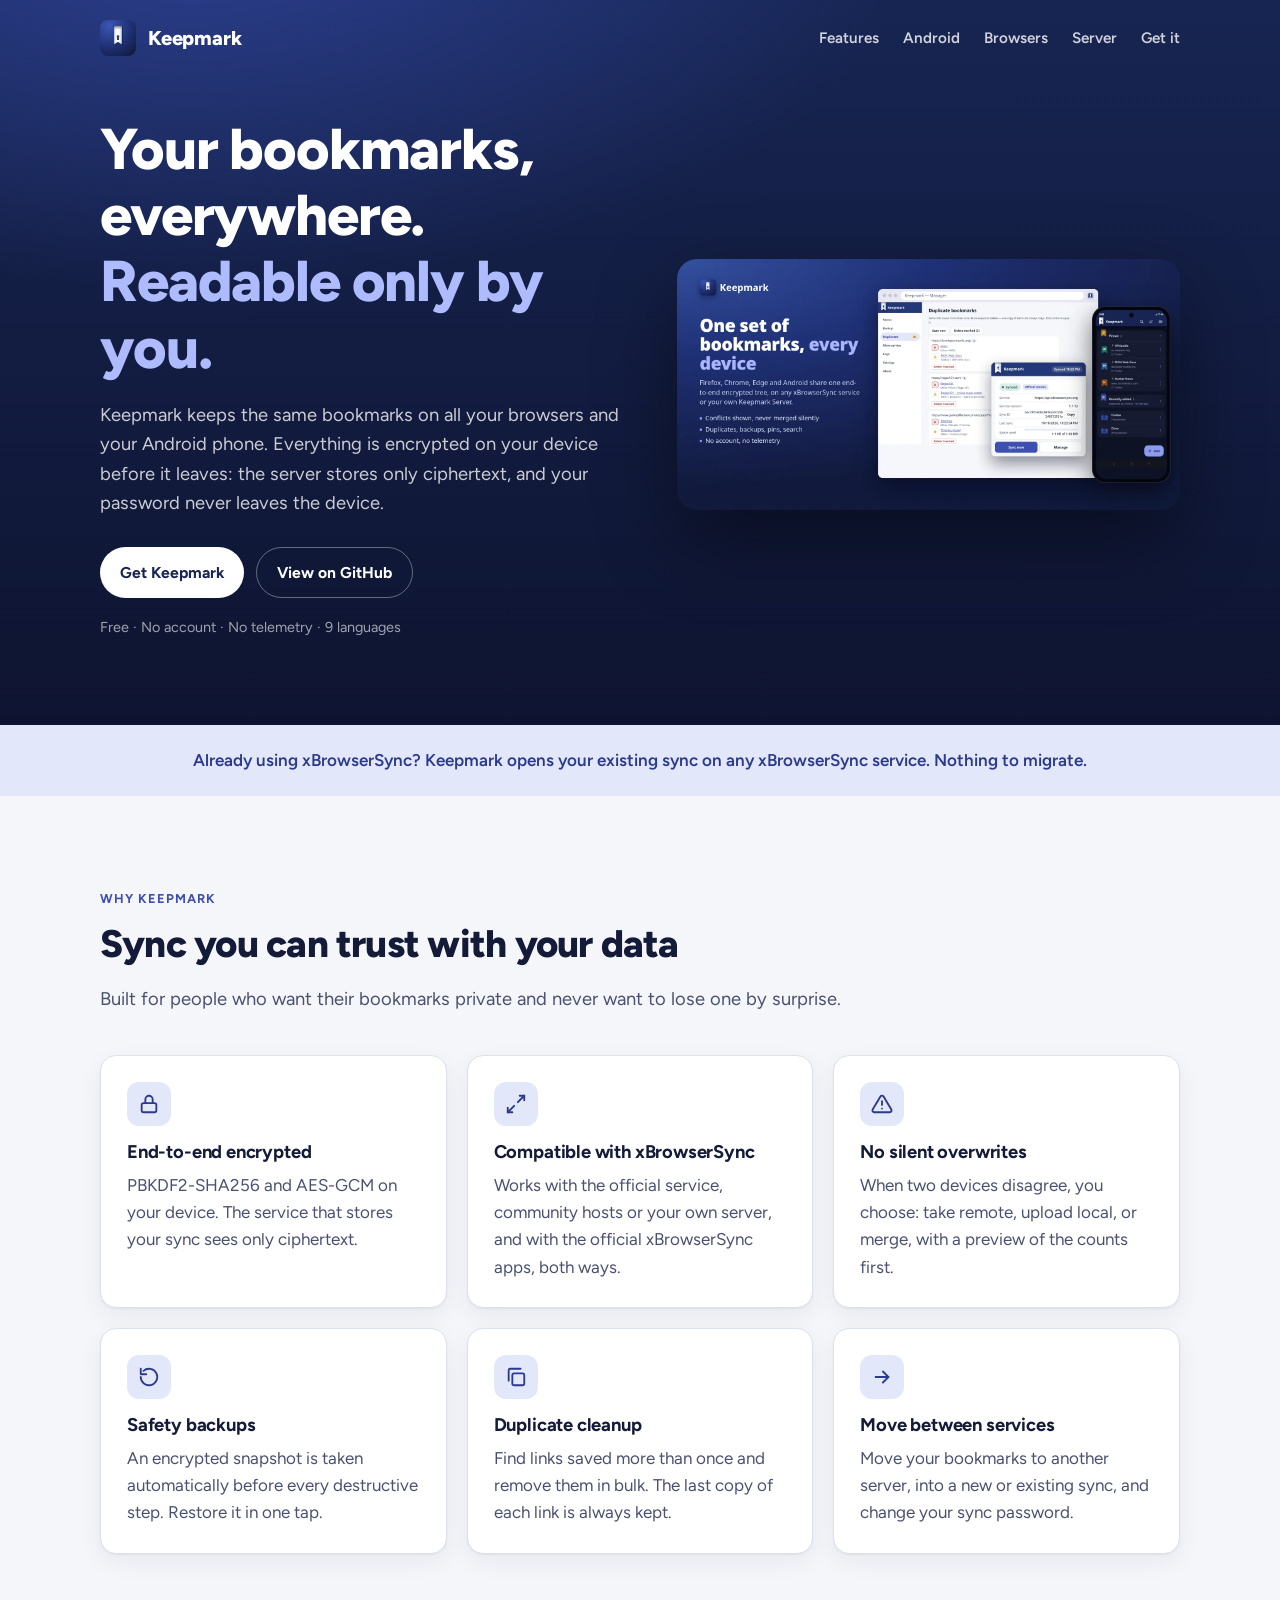
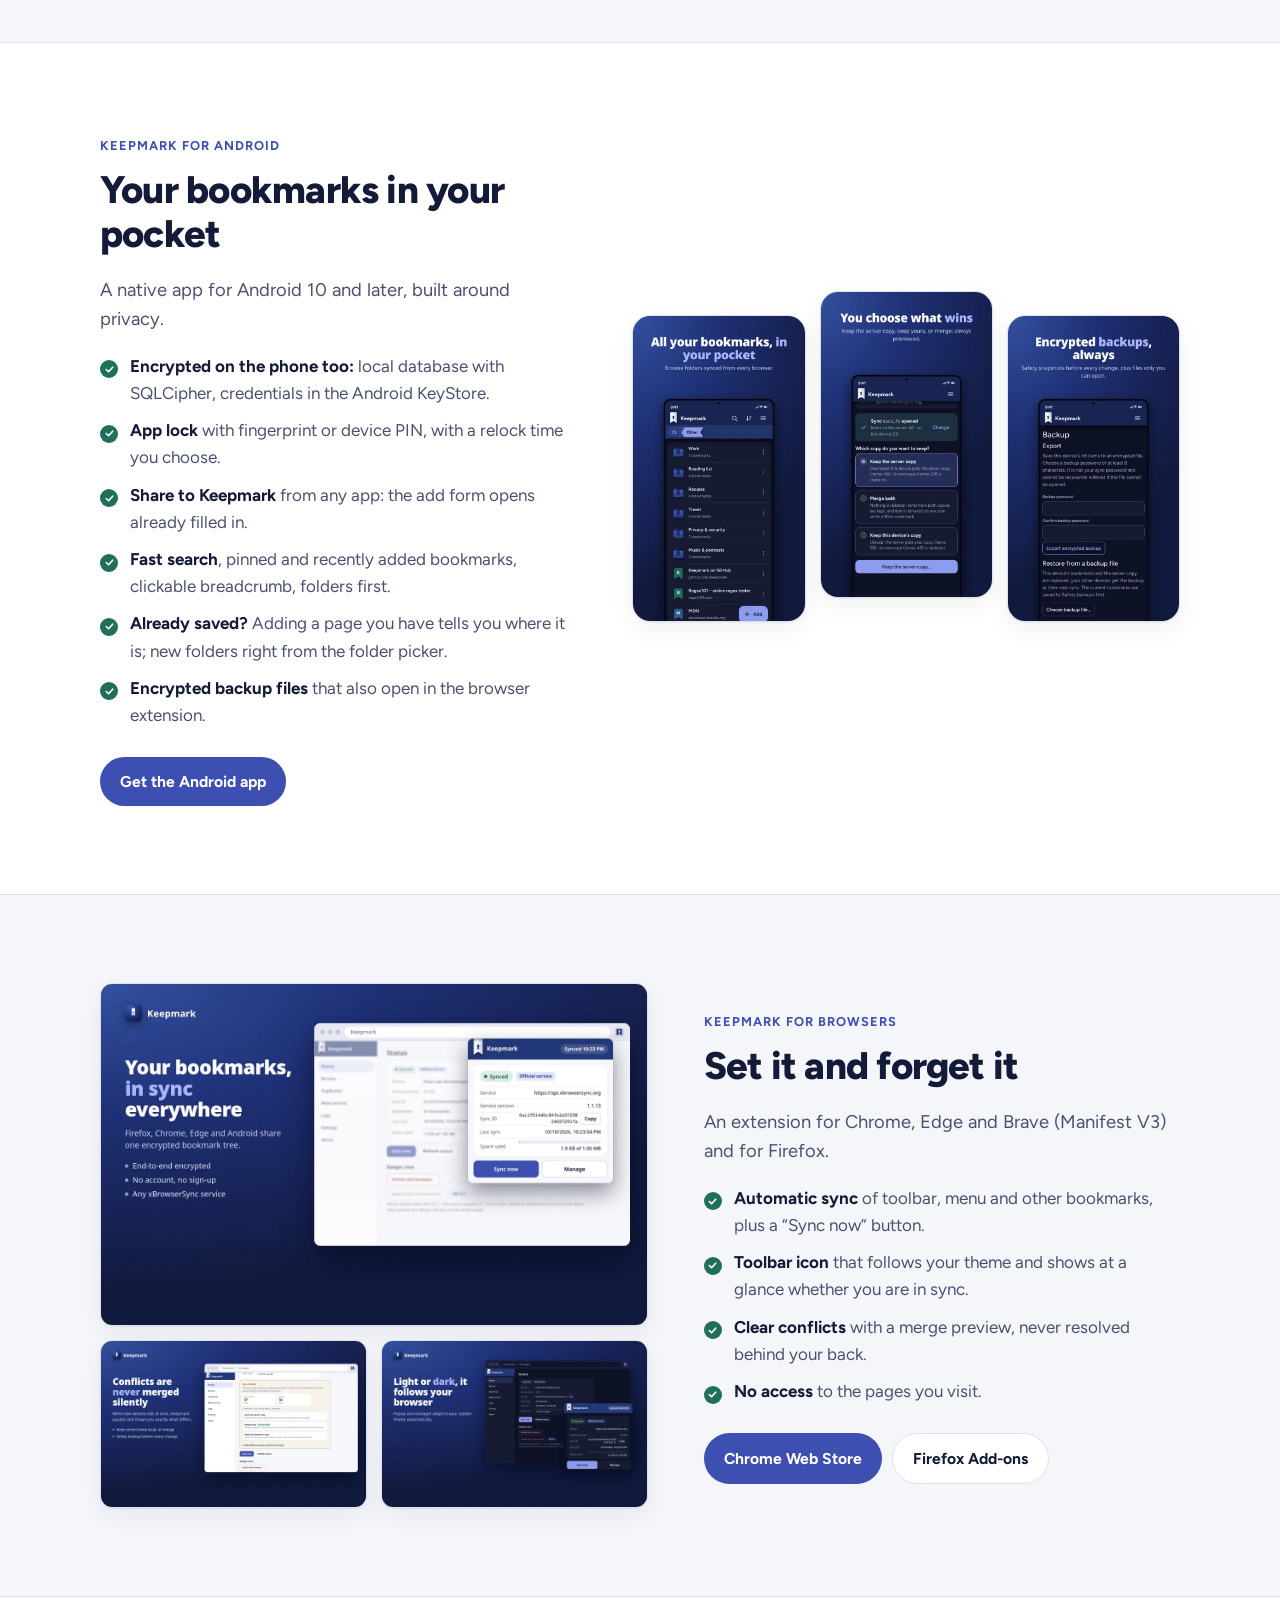
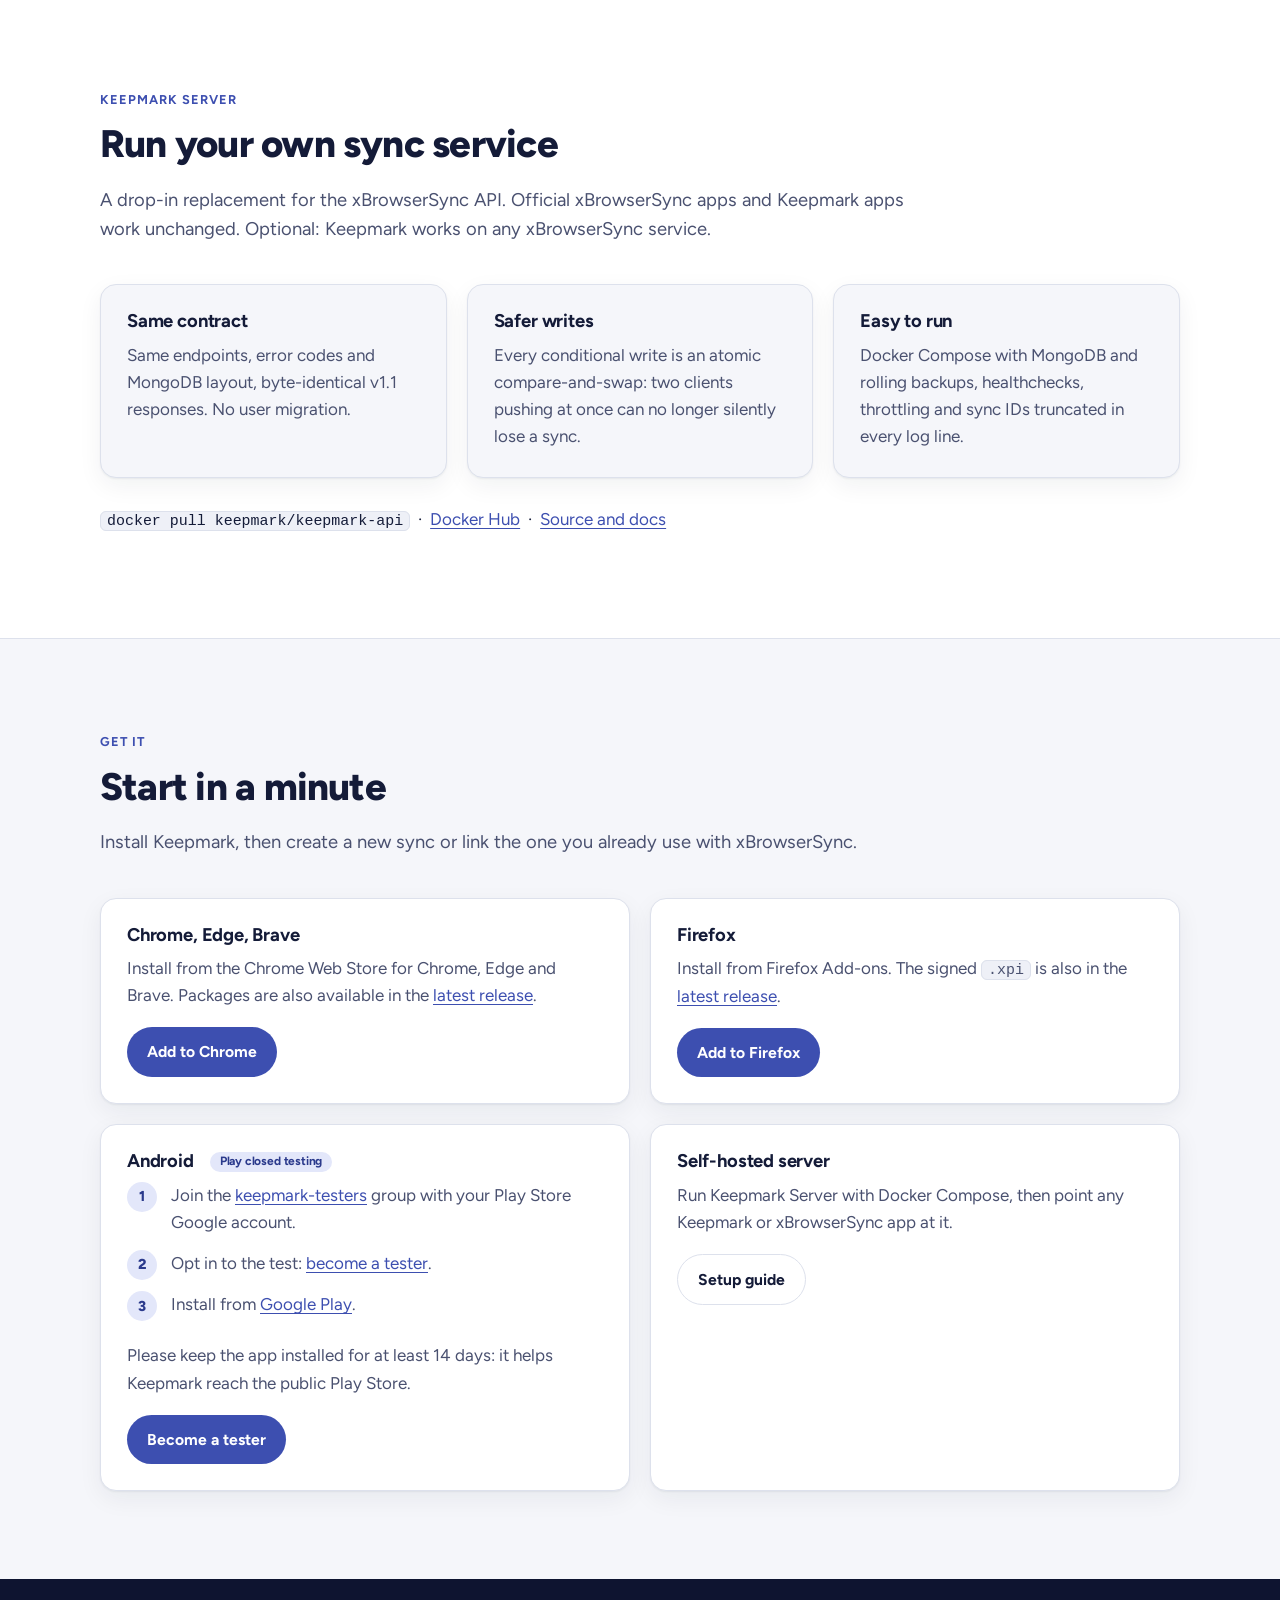
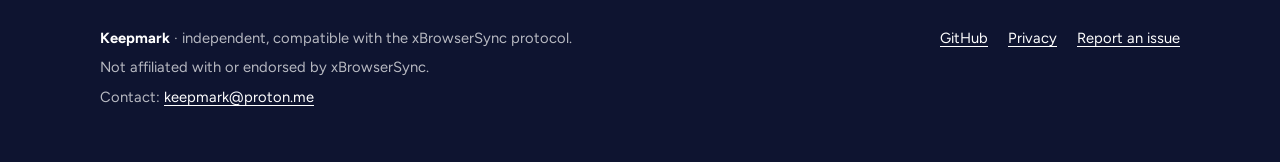
==== index.html @ 1880ad8b "docs: keep download links independent of release versions" ====
<!doctype html>
<html lang="en">
<head>
  <meta charset="utf-8" />
  <meta name="viewport" content="width=device-width, initial-scale=1" />
  <title>Keepmark – encrypted bookmark sync, compatible with xBrowserSync</title>
  <meta name="description" content="Keepmark keeps the same bookmarks on all your browsers and your Android phone, end-to-end encrypted. Works with any xBrowserSync service and the official xBrowserSync apps: nothing to migrate." />
  <meta name="theme-color" content="#172552" />
  <link rel="canonical" href="https://keepmark.github.io/" />
  <link rel="icon" href="img/icon.svg" type="image/svg+xml" />
  <link rel="icon" href="img/keepmark.png" type="image/png" />
  <link rel="apple-touch-icon" href="img/apple-touch-icon.png" />
  <link rel="preload" href="fonts/figtree-latin.woff2" as="font" type="font/woff2" crossorigin />
  <link rel="stylesheet" href="style.css" />

  <meta property="og:type" content="website" />
  <meta property="og:title" content="Keepmark – encrypted bookmark sync" />
  <meta property="og:description" content="Your bookmarks in every browser and on Android, end-to-end encrypted. Compatible with xBrowserSync: nothing to migrate." />
  <meta property="og:url" content="https://keepmark.github.io/" />
  <meta property="og:image" content="https://keepmark.github.io/img/og.jpg" />
  <meta name="twitter:card" content="summary_large_image" />
</head>
<body>

<header class="hero">
  <div class="wrap">
    <nav class="nav">
      <a class="brand" href="./"><img src="img/icon.svg" alt="" width="36" height="36" />Keepmark</a>
      <div class="nav-links">
        <a href="#features">Features</a>
        <a href="#android">Android</a>
        <a href="#browsers">Browsers</a>
        <a href="#server">Server</a>
        <a href="#get">Get it</a>
      </div>
    </nav>

    <div class="hero-body">
      <div>
        <h1>Your bookmarks, everywhere. <em>Readable only by you.</em></h1>
        <p class="lead">
          Keepmark keeps the same bookmarks on all your browsers and your Android
          phone. Everything is encrypted on your device before it leaves: the
          server stores only ciphertext, and your password never leaves the device.
        </p>
        <div class="cta">
          <a class="btn btn-primary" href="#get">Get Keepmark</a>
          <a class="btn btn-ghost" href="https://github.com/Keepmark">View on GitHub</a>
        </div>
        <p class="hero-note">Free · No account · No telemetry · 9 languages</p>
      </div>
      <div class="hero-art">
        <img src="img/ecosystem.webp" width="1600" height="800"
             alt="Keepmark in a browser and on an Android phone, showing the same bookmarks" />
      </div>
    </div>
  </div>
</header>

<div class="compat">
  <div class="wrap">
    <p>Already using xBrowserSync? Keepmark opens your existing sync on any xBrowserSync service. Nothing to migrate.</p>
  </div>
</div>

<section id="features">
  <div class="wrap">
    <div class="section-head">
      <span class="eyebrow">Why Keepmark</span>
      <h2>Sync you can trust with your data</h2>
      <p class="lead">Built for people who want their bookmarks private and never want to lose one by surprise.</p>
    </div>

    <div class="grid grid-3">
      <div class="card">
        <div class="ico"><svg viewBox="0 0 24 24" fill="none" stroke="currentColor" stroke-width="2" stroke-linecap="round" stroke-linejoin="round"><rect x="4" y="11" width="16" height="10" rx="2"/><path d="M8 11V7a4 4 0 0 1 8 0v4"/></svg></div>
        <h3>End-to-end encrypted</h3>
        <p>PBKDF2-SHA256 and AES-GCM on your device. The service that stores your sync sees only ciphertext.</p>
      </div>
      <div class="card">
        <div class="ico"><svg viewBox="0 0 24 24" fill="none" stroke="currentColor" stroke-width="2" stroke-linecap="round" stroke-linejoin="round"><path d="M16 3h5v5"/><path d="M21 3l-7 7"/><path d="M8 21H3v-5"/><path d="M3 21l7-7"/></svg></div>
        <h3>Compatible with xBrowserSync</h3>
        <p>Works with the official service, community hosts or your own server, and with the official xBrowserSync apps, both ways.</p>
      </div>
      <div class="card">
        <div class="ico"><svg viewBox="0 0 24 24" fill="none" stroke="currentColor" stroke-width="2" stroke-linecap="round" stroke-linejoin="round"><path d="M12 9v4"/><path d="M12 17h.01"/><path d="M10.3 3.9L1.8 18a2 2 0 0 0 1.7 3h17a2 2 0 0 0 1.7-3L13.7 3.9a2 2 0 0 0-3.4 0z"/></svg></div>
        <h3>No silent overwrites</h3>
        <p>When two devices disagree, you choose: take remote, upload local, or merge, with a preview of the counts first.</p>
      </div>
      <div class="card">
        <div class="ico"><svg viewBox="0 0 24 24" fill="none" stroke="currentColor" stroke-width="2" stroke-linecap="round" stroke-linejoin="round"><path d="M3 12a9 9 0 1 0 3-6.7"/><path d="M3 3v6h6"/></svg></div>
        <h3>Safety backups</h3>
        <p>An encrypted snapshot is taken automatically before every destructive step. Restore it in one tap.</p>
      </div>
      <div class="card">
        <div class="ico"><svg viewBox="0 0 24 24" fill="none" stroke="currentColor" stroke-width="2" stroke-linecap="round" stroke-linejoin="round"><rect x="8" y="8" width="13" height="13" rx="2"/><path d="M4 16V5a2 2 0 0 1 2-2h11"/></svg></div>
        <h3>Duplicate cleanup</h3>
        <p>Find links saved more than once and remove them in bulk. The last copy of each link is always kept.</p>
      </div>
      <div class="card">
        <div class="ico"><svg viewBox="0 0 24 24" fill="none" stroke="currentColor" stroke-width="2" stroke-linecap="round" stroke-linejoin="round"><path d="M5 12h14"/><path d="M13 6l6 6-6 6"/></svg></div>
        <h3>Move between services</h3>
        <p>Move your bookmarks to another server, into a new or existing sync, and change your sync password.</p>
      </div>
    </div>
  </div>
</section>

<section id="android" class="alt">
  <div class="wrap product">
    <div class="product-text">
      <span class="eyebrow">Keepmark for Android</span>
      <h2>Your bookmarks in your pocket</h2>
      <p class="lead">A native app for Android 10 and later, built around privacy.</p>
      <ul class="checks">
        <li><strong>Encrypted on the phone too:</strong> local database with SQLCipher, credentials in the Android KeyStore.</li>
        <li><strong>App lock</strong> with fingerprint or device PIN, with a relock time you choose.</li>
        <li><strong>Share to Keepmark</strong> from any app: the add form opens already filled in.</li>
        <li><strong>Fast search</strong>, pinned and recently added bookmarks, clickable breadcrumb, folders first.</li>
        <li><strong>Already saved?</strong> Adding a page you have tells you where it is; new folders right from the folder picker.</li>
        <li><strong>Encrypted backup files</strong> that also open in the browser extension.</li>
      </ul>
      <div class="links">
        <a class="btn btn-solid" href="#get-android">Get the Android app</a>
      </div>
    </div>
    <div class="phones">
      <img src="img/android-01-browse.webp" width="540" height="960" alt="Browsing bookmark folders" loading="lazy" />
      <img src="img/android-03-connect.webp" width="540" height="960" alt="Connecting a sync" loading="lazy" />
      <img src="img/android-05-backup.webp" width="540" height="960" alt="Encrypted backups" loading="lazy" />
    </div>
  </div>
</section>

<section id="browsers">
  <div class="wrap product reverse">
    <div class="product-text">
      <span class="eyebrow">Keepmark for browsers</span>
      <h2>Set it and forget it</h2>
      <p class="lead">An extension for Chrome, Edge and Brave (Manifest V3) and for Firefox.</p>
      <ul class="checks">
        <li><strong>Automatic sync</strong> of toolbar, menu and other bookmarks, plus a “Sync now” button.</li>
        <li><strong>Toolbar icon</strong> that follows your theme and shows at a glance whether you are in sync.</li>
        <li><strong>Clear conflicts</strong> with a merge preview, never resolved behind your back.</li>
        <li><strong>No access</strong> to the pages you visit.</li>
      </ul>
      <div class="links">
        <a class="btn btn-solid" href="https://chromewebstore.google.com/detail/jaaekkbgpeiikepahjelfbkfgpjphbhb">Chrome Web Store</a>
        <a class="btn btn-line" href="https://addons.mozilla.org/en-US/firefox/addon/keepmark/">Firefox Add-ons</a>
      </div>
    </div>
    <div class="shots">
      <img src="img/browser-01-sync.webp" width="1280" height="800" alt="Keepmark extension showing sync status" loading="lazy" />
      <div class="pair">
        <img src="img/browser-02-conflict.webp" width="1280" height="800" alt="Conflict choice with merge preview" loading="lazy" />
        <img src="img/browser-04-dark.webp" width="1280" height="800" alt="Dark theme" loading="lazy" />
      </div>
    </div>
  </div>
</section>

<section id="server" class="alt">
  <div class="wrap">
    <div class="section-head">
      <span class="eyebrow">Keepmark Server</span>
      <h2>Run your own sync service</h2>
      <p class="lead">
        A drop-in replacement for the xBrowserSync API. Official xBrowserSync apps and
        Keepmark apps work unchanged. Optional: Keepmark works on any xBrowserSync service.
      </p>
    </div>
    <div class="grid grid-3">
      <div class="card">
        <h3>Same contract</h3>
        <p>Same endpoints, error codes and MongoDB layout, byte-identical v1.1 responses. No user migration.</p>
      </div>
      <div class="card">
        <h3>Safer writes</h3>
        <p>Every conditional write is an atomic compare-and-swap: two clients pushing at once can no longer silently lose a sync.</p>
      </div>
      <div class="card">
        <h3>Easy to run</h3>
        <p>Docker Compose with MongoDB and rolling backups, healthchecks, throttling and sync IDs truncated in every log line.</p>
      </div>
    </div>
    <p style="margin-top:28px">
      <code>docker pull keepmark/keepmark-api</code>
      &nbsp;·&nbsp; <a href="https://hub.docker.com/r/keepmark/keepmark-api">Docker Hub</a>
      &nbsp;·&nbsp; <a href="https://github.com/Keepmark/KeepmarkApi">Source and docs</a>
    </p>
  </div>
</section>

<section id="get" class="get">
  <div class="wrap">
    <div class="section-head">
      <span class="eyebrow">Get it</span>
      <h2>Start in a minute</h2>
      <p class="lead">Install Keepmark, then create a new sync or link the one you already use with xBrowserSync.</p>
    </div>
    <div class="grid grid-2">
      <div class="card">
        <h3>Chrome, Edge, Brave</h3>
        <p>Install from the Chrome Web Store for Chrome, Edge and Brave. Packages are also available in the <a href="https://github.com/Keepmark/KeepmarkApp/releases/latest">latest release</a>.</p>
        <a class="btn btn-solid" href="https://chromewebstore.google.com/detail/jaaekkbgpeiikepahjelfbkfgpjphbhb">Add to Chrome</a>
      </div>
      <div class="card">
        <h3>Firefox</h3>
        <p>Install from Firefox Add-ons. The signed <code>.xpi</code> is also in the <a href="https://github.com/Keepmark/KeepmarkApp/releases/latest">latest release</a>.</p>
        <a class="btn btn-solid" href="https://addons.mozilla.org/en-US/firefox/addon/keepmark/">Add to Firefox</a>
      </div>
      <div class="card" id="get-android">
        <h3>Android <span class="badge">Play closed testing</span></h3>
        <ol class="steps">
          <li>Join the <a href="https://groups.google.com/g/keepmark-testers">keepmark-testers</a> group with your Play Store Google account.</li>
          <li>Opt in to the test: <a href="https://play.google.com/apps/testing/com.keepmark.mobile">become a tester</a>.</li>
          <li>Install from <a href="https://play.google.com/store/apps/details?id=com.keepmark.mobile">Google Play</a>.</li>
        </ol>
        <p>Please keep the app installed for at least 14 days: it helps Keepmark reach the public Play Store.</p>
        <a class="btn btn-solid" href="https://groups.google.com/g/keepmark-testers">Become a tester</a>
      </div>
      <div class="card">
        <h3>Self-hosted server</h3>
        <p>Run Keepmark Server with Docker Compose, then point any Keepmark or xBrowserSync app at it.</p>
        <a class="btn btn-line" href="https://github.com/Keepmark/KeepmarkApi">Setup guide</a>
      </div>
    </div>
  </div>
</section>

<footer>
  <div class="wrap foot">
    <div>
      <p><strong style="color:#fff">Keepmark</strong> · independent, compatible with the xBrowserSync protocol.</p>
      <p>Not affiliated with or endorsed by xBrowserSync.</p>
      <p>Contact: <a href="mailto:keepmark@proton.me">keepmark@proton.me</a></p>
    </div>
    <div class="foot-links">
      <a href="https://github.com/Keepmark">GitHub</a>
      <a href="privacy.html">Privacy</a>
      <a href="https://github.com/Keepmark/KeepmarkMobile/issues">Report an issue</a>
    </div>
  </div>
</footer>

</body>
</html>
---- style.css ----
@font-face {
  font-family: "Figtree";
  src: url("fonts/figtree-latin.woff2") format("woff2");
  font-weight: 300 900;
  font-display: swap;
}

:root {
  --navy: #172552;
  --navy-deep: #0e1430;
  --accent: #3d4fb0;
  --accent-hover: #2b3a8c;
  --tint: #e3e7fa;
  --tint-ink: #2b3a8c;
  --ground: #f5f6fa;
  --surface: #ffffff;
  --surface-2: #eef0f7;
  --ink: #141b38;
  --ink-2: #4a5170;
  --line: #dde1ec;
  --green: #1f6f5c;
  --shadow: 0 1px 2px rgba(20, 27, 56, 0.06), 0 8px 24px rgba(20, 27, 56, 0.06);
  --radius: 16px;
  color-scheme: light;
}

@media (prefers-color-scheme: dark) {
  :root {
    --accent: #8c9bf0;
    --accent-hover: #a9b5f5;
    --tint: #1f2a55;
    --tint-ink: #c4ccf7;
    --ground: #0b1026;
    --surface: #141b38;
    --surface-2: #1a2246;
    --ink: #eef0f8;
    --ink-2: #a8afcb;
    --line: #273159;
    --green: #5fc3a6;
    --shadow: 0 1px 2px rgba(0, 0, 0, 0.3), 0 8px 24px rgba(0, 0, 0, 0.25);
    color-scheme: dark;
  }
}

* { box-sizing: border-box; }

html { scroll-behavior: smooth; }

body {
  margin: 0;
  font-family: "Figtree", system-ui, -apple-system, "Segoe UI", Roboto, sans-serif;
  font-size: 17px;
  line-height: 1.6;
  color: var(--ink);
  background: var(--ground);
  -webkit-font-smoothing: antialiased;
}

img { max-width: 100%; height: auto; display: block; }

a { color: var(--accent); text-underline-offset: 3px; }
a:hover { color: var(--accent-hover); }

.wrap { width: 100%; max-width: 1120px; margin: 0 auto; padding: 0 20px; }

h1, h2, h3 { line-height: 1.15; letter-spacing: -0.02em; margin: 0 0 0.5em; }
h2 { font-size: clamp(1.7rem, 3.4vw, 2.4rem); font-weight: 800; }
h3 { font-size: 1.15rem; font-weight: 700; letter-spacing: -0.01em; }
p { margin: 0 0 1em; }

.eyebrow {
  display: inline-block;
  font-size: 0.8rem;
  font-weight: 700;
  letter-spacing: 0.08em;
  text-transform: uppercase;
  color: var(--accent);
  margin-bottom: 0.75rem;
}

.lead { font-size: 1.15rem; color: var(--ink-2); max-width: 46em; }

/* Header + hero */

.hero {
  background:
    radial-gradient(1200px 600px at 15% -10%, #2c3f8f 0%, transparent 60%),
    linear-gradient(180deg, var(--navy) 0%, var(--navy-deep) 100%);
  color: #fff;
  padding-bottom: 72px;
  overflow: hidden;
}

.nav {
  display: flex;
  align-items: center;
  justify-content: space-between;
  gap: 16px;
  padding: 20px 0;
}

.brand {
  display: flex;
  align-items: center;
  gap: 12px;
  color: #fff;
  text-decoration: none;
  font-weight: 800;
  font-size: 1.25rem;
  letter-spacing: -0.01em;
}
.brand:hover { color: #fff; }
.brand img { width: 36px; height: 36px; }

.nav-links { display: flex; gap: 24px; }
.nav-links a { color: rgba(255, 255, 255, 0.8); text-decoration: none; font-weight: 600; font-size: 0.95rem; }
.nav-links a:hover { color: #fff; }

.hero-body {
  display: grid;
  grid-template-columns: 1.05fr 1fr;
  gap: 48px;
  align-items: center;
  padding-top: 40px;
}

.hero h1 {
  font-size: clamp(2.3rem, 5.2vw, 3.6rem);
  font-weight: 800;
  margin-bottom: 20px;
}
.hero h1 em { font-style: normal; color: #aebbff; }

.hero .lead { color: rgba(255, 255, 255, 0.78); margin-bottom: 28px; }

.cta { display: flex; flex-wrap: wrap; gap: 12px; }

.btn {
  display: inline-flex;
  align-items: center;
  gap: 8px;
  padding: 12px 20px;
  border-radius: 999px;
  font-weight: 700;
  font-size: 0.98rem;
  text-decoration: none;
  transition: transform 0.15s ease, background-color 0.15s ease;
}
.btn:hover { transform: translateY(-1px); }
.btn-primary { background: #fff; color: var(--navy); }
.btn-primary:hover { background: #e3e7fa; color: var(--navy); }
.btn-ghost { color: #fff; border: 1.5px solid rgba(255, 255, 255, 0.35); }
.btn-ghost:hover { color: #fff; border-color: #fff; }

.hero-note { margin-top: 18px; font-size: 0.9rem; color: rgba(255, 255, 255, 0.6); }

.hero-art img {
  border-radius: 20px;
  box-shadow: 0 30px 80px rgba(0, 0, 0, 0.45);
}

/* Sections */

section { padding: 88px 0; }
section.alt { background: var(--surface); border-top: 1px solid var(--line); border-bottom: 1px solid var(--line); }

.section-head { margin-bottom: 40px; }

.compat {
  background: var(--tint);
  color: var(--tint-ink);
  padding: 22px 0;
  font-weight: 600;
  text-align: center;
}
.compat p { margin: 0; }

.grid { display: grid; gap: 20px; }
.grid-3 { grid-template-columns: repeat(3, 1fr); }
.grid-2 { grid-template-columns: repeat(2, 1fr); }

.card {
  background: var(--surface);
  border: 1px solid var(--line);
  border-radius: var(--radius);
  padding: 26px;
  box-shadow: var(--shadow);
}
section.alt .card { background: var(--ground); }
.card p { margin: 0; color: var(--ink-2); }

.ico {
  width: 44px;
  height: 44px;
  border-radius: 12px;
  display: grid;
  place-items: center;
  background: var(--tint);
  color: var(--tint-ink);
  margin-bottom: 16px;
}
.ico svg { width: 22px; height: 22px; }

/* Product rows */

.product {
  display: grid;
  grid-template-columns: 1fr 1.15fr;
  gap: 56px;
  align-items: center;
}
.product.reverse { grid-template-columns: 1.15fr 1fr; }
.product.reverse .product-text { order: 2; }

.checks { list-style: none; padding: 0; margin: 0 0 28px; }
.checks li { position: relative; padding-left: 30px; margin-bottom: 10px; color: var(--ink-2); }
.checks li strong { color: var(--ink); }
.checks li::before {
  content: "";
  position: absolute;
  left: 0;
  top: 0.45em;
  width: 18px;
  height: 18px;
  border-radius: 50%;
  background: var(--green) url("data:image/svg+xml,%3Csvg xmlns='http://www.w3.org/2000/svg' viewBox='0 0 24 24' fill='none' stroke='white' stroke-width='3.5' stroke-linecap='round' stroke-linejoin='round'%3E%3Cpath d='M5 12l5 5 9-10'/%3E%3C/svg%3E") center / 11px no-repeat;
}

.phones {
  display: grid;
  grid-template-columns: repeat(3, 1fr);
  gap: 14px;
}
.phones img {
  border-radius: 18px;
  border: 1px solid var(--line);
  box-shadow: var(--shadow);
}
.phones img:nth-child(2) { transform: translateY(-24px); }

.shots { display: grid; gap: 14px; }
.shots img { border-radius: 12px; border: 1px solid var(--line); box-shadow: var(--shadow); }
.shots .pair { display: grid; grid-template-columns: 1fr 1fr; gap: 14px; }

.links { display: flex; flex-wrap: wrap; gap: 10px; }
.btn-solid { background: var(--accent); color: #fff; }
.btn-solid:hover { background: var(--accent-hover); color: #fff; }
.btn-line { border: 1.5px solid var(--line); color: var(--ink); background: var(--surface); }
.btn-line:hover { border-color: var(--accent); color: var(--accent); }
@media (prefers-color-scheme: dark) {
  .btn-solid, .btn-solid:hover { color: var(--navy-deep); }
}

/* Steps */

.steps { counter-reset: step; list-style: none; padding: 0; margin: 0 0 24px; }
.steps li {
  counter-increment: step;
  position: relative;
  padding-left: 44px;
  margin-bottom: 14px;
  color: var(--ink-2);
}
.steps li::before {
  content: counter(step);
  position: absolute;
  left: 0;
  top: 0;
  width: 30px;
  height: 30px;
  border-radius: 50%;
  background: var(--tint);
  color: var(--tint-ink);
  font-weight: 800;
  display: grid;
  place-items: center;
  font-size: 0.9rem;
}

.badge {
  display: inline-block;
  font-size: 0.75rem;
  font-weight: 700;
  padding: 3px 10px;
  border-radius: 999px;
  background: var(--tint);
  color: var(--tint-ink);
  vertical-align: middle;
  margin-left: 6px;
}

code {
  font-family: ui-monospace, "SFMono-Regular", Menlo, Consolas, monospace;
  font-size: 0.88em;
  background: var(--surface-2);
  border: 1px solid var(--line);
  border-radius: 6px;
  padding: 1px 6px;
}

/* Get it */

.get .card h3 { display: flex; align-items: center; gap: 10px; }
.get .card p { margin-bottom: 18px; }

/* Footer */

footer {
  background: var(--navy-deep);
  color: rgba(255, 255, 255, 0.7);
  padding: 48px 0;
  font-size: 0.92rem;
}
footer a { color: #fff; }
footer a:hover { color: #aebbff; }
.foot {
  display: flex;
  flex-wrap: wrap;
  justify-content: space-between;
  gap: 24px;
}
.foot-links { display: flex; flex-wrap: wrap; gap: 20px; }
.foot p { margin: 0 0 6px; }

/* Prose page (privacy) */

.prose { max-width: 760px; padding-top: 56px; padding-bottom: 88px; }
.prose h1 { font-size: clamp(2rem, 4vw, 2.6rem); font-weight: 800; }
.prose h2 { font-size: 1.4rem; margin-top: 2em; }
.prose ul { padding-left: 1.2em; color: var(--ink-2); }
.prose p { color: var(--ink-2); }
.prose li { margin-bottom: 6px; }
.hero.slim { padding-bottom: 0; }

/* Responsive */

@media (max-width: 900px) {
  .hero-body, .product, .product.reverse { grid-template-columns: 1fr; gap: 36px; }
  .product.reverse .product-text { order: 0; }
  .grid-3 { grid-template-columns: 1fr 1fr; }
  section { padding: 64px 0; }
}

@media (max-width: 620px) {
  body { font-size: 16px; }
  .wrap { padding: 0 16px; }
  .nav-links { display: none; }
  .grid-3, .grid-2 { grid-template-columns: 1fr; }
  .hero { padding-bottom: 48px; }
  .hero-body { padding-top: 16px; }
  .phones img:nth-child(2) { transform: none; }
  .shots .pair { grid-template-columns: 1fr; }
  .btn { padding: 11px 18px; }
}

@media (prefers-reduced-motion: reduce) {
  html { scroll-behavior: auto; }
  .btn { transition: none; }
  .btn:hover { transform: none; }
}
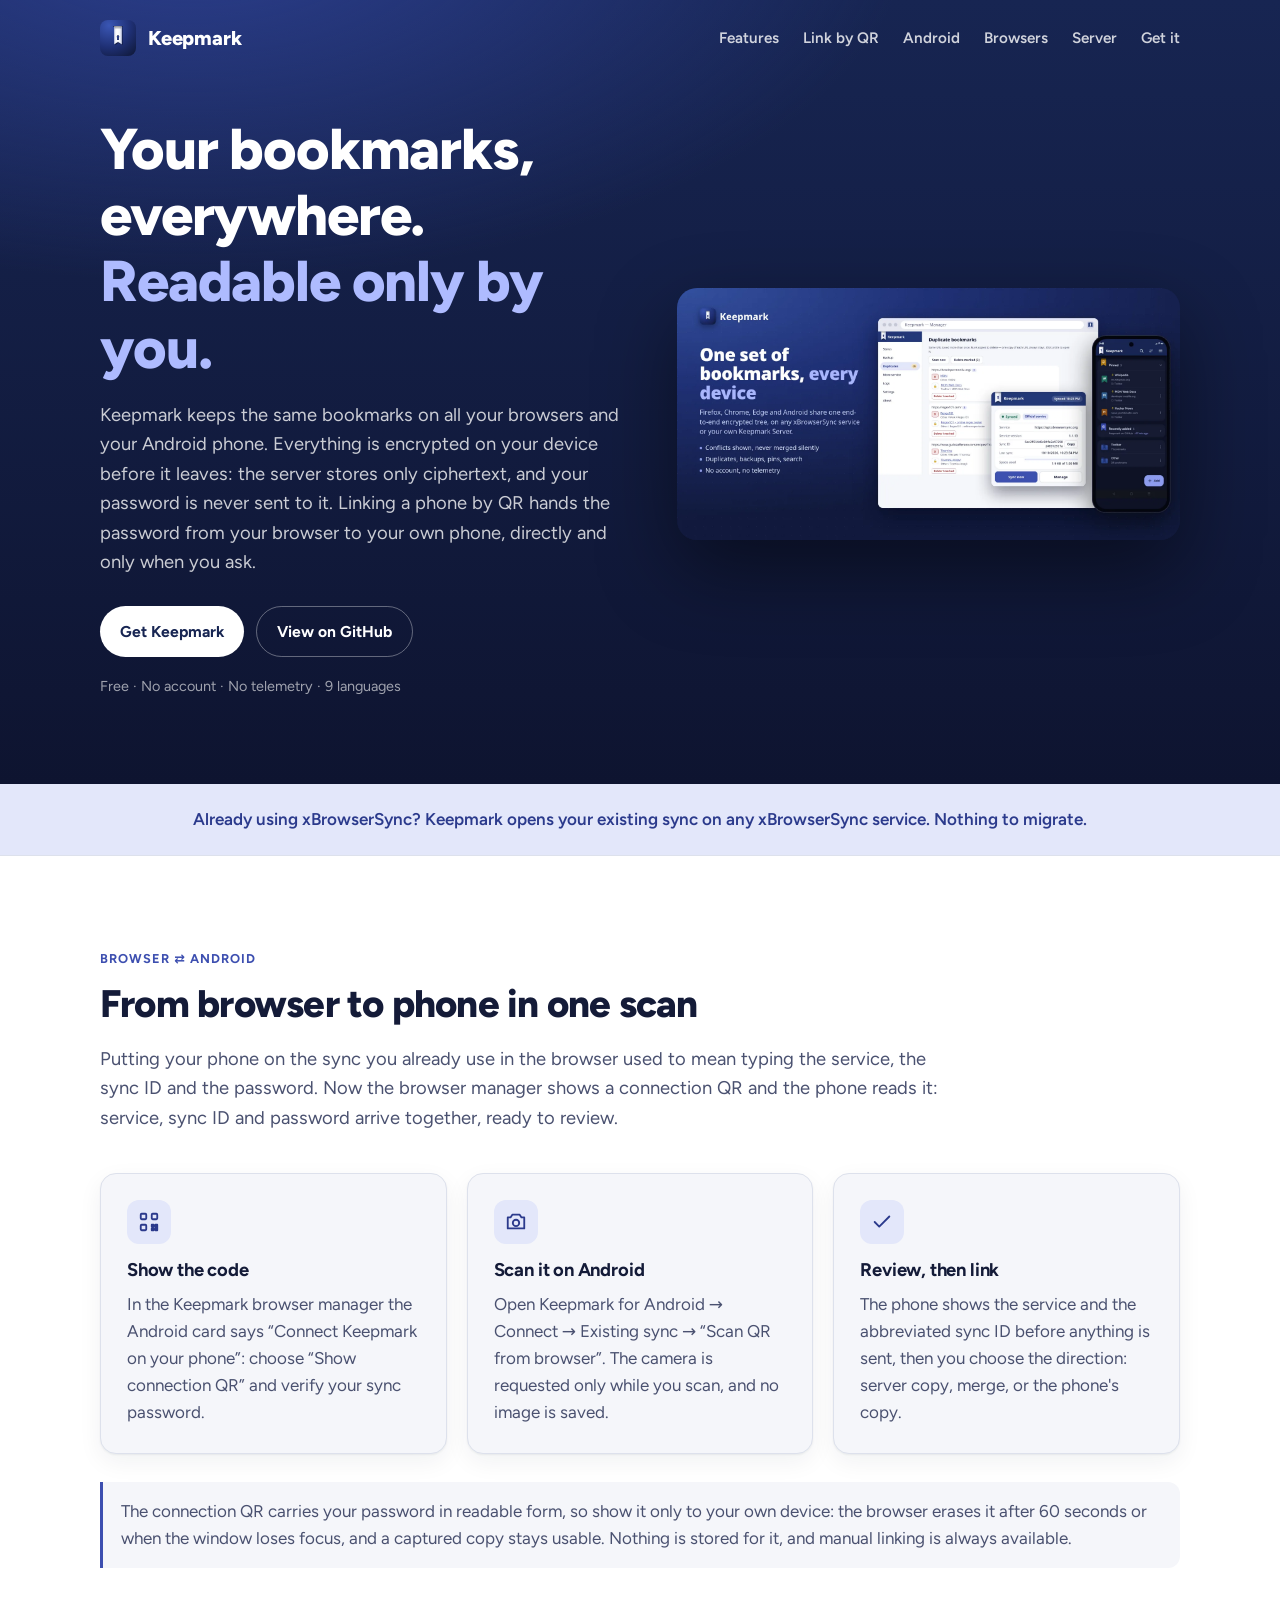
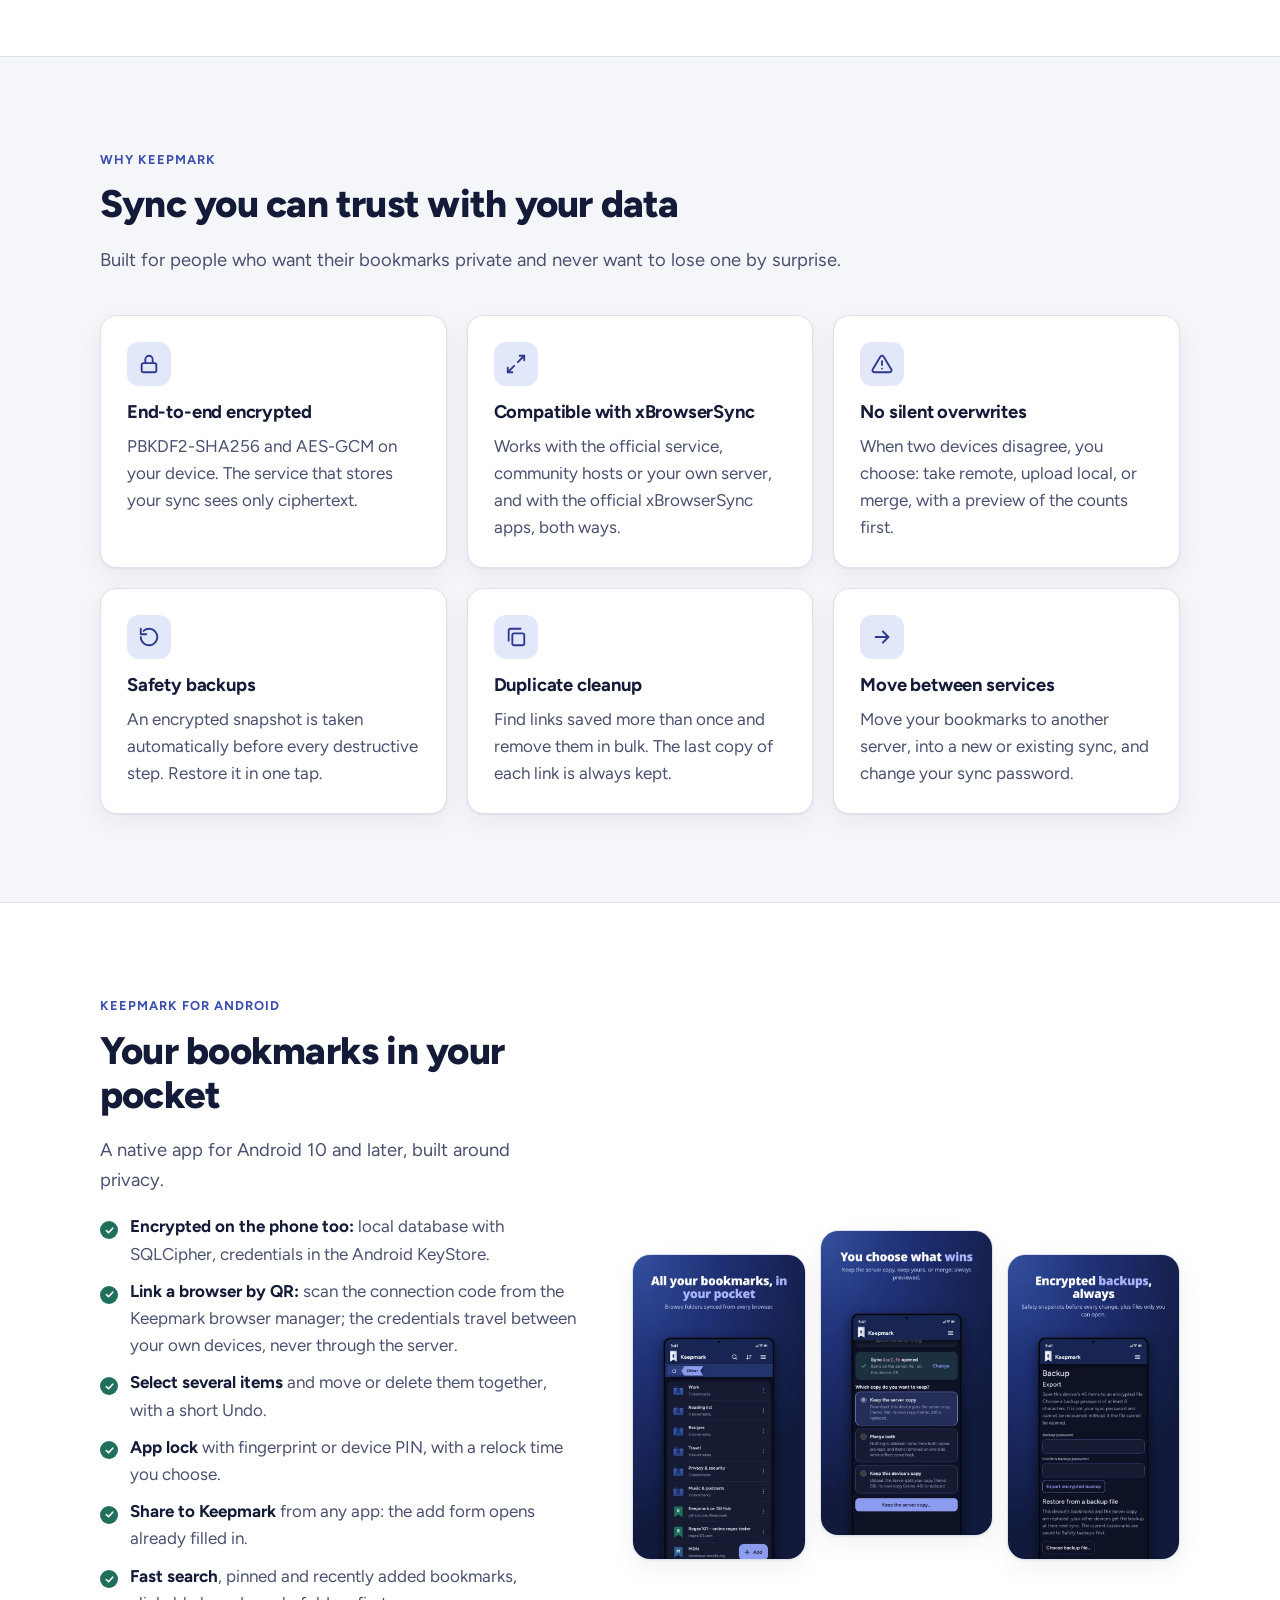
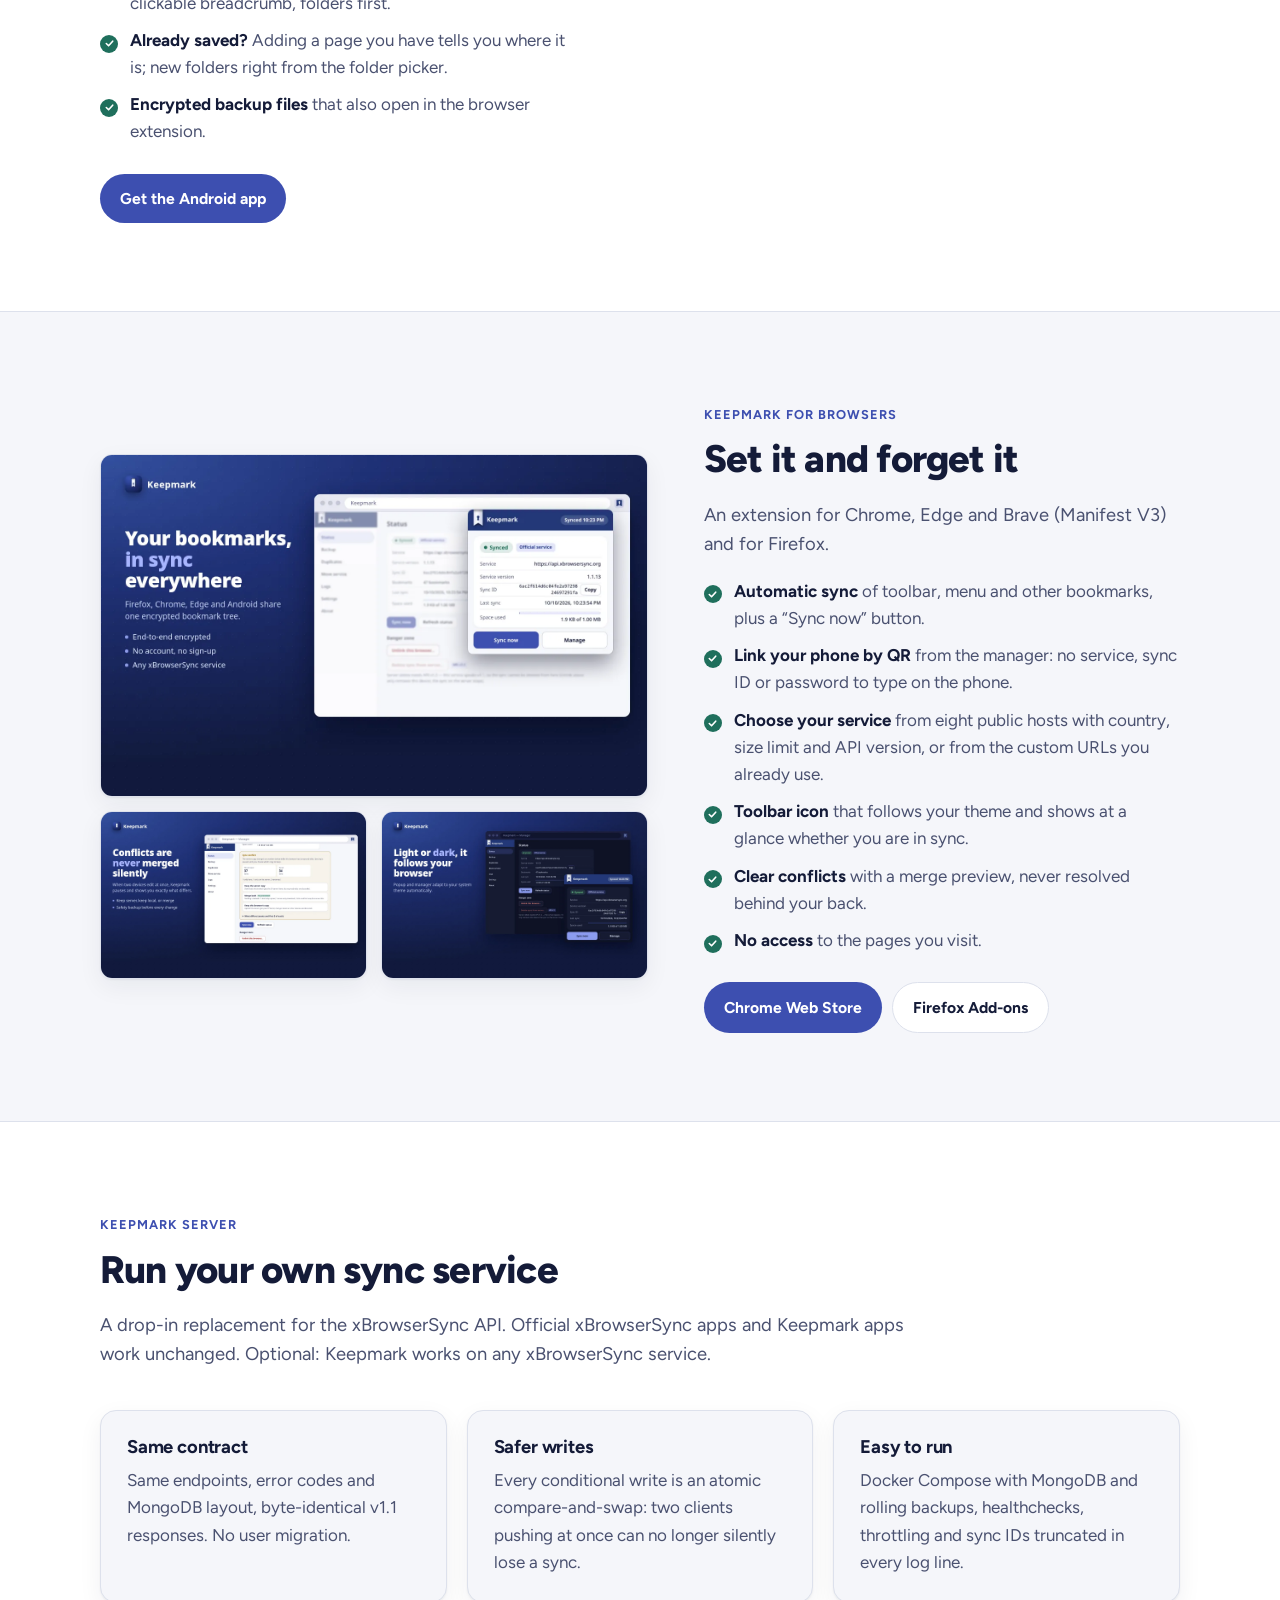
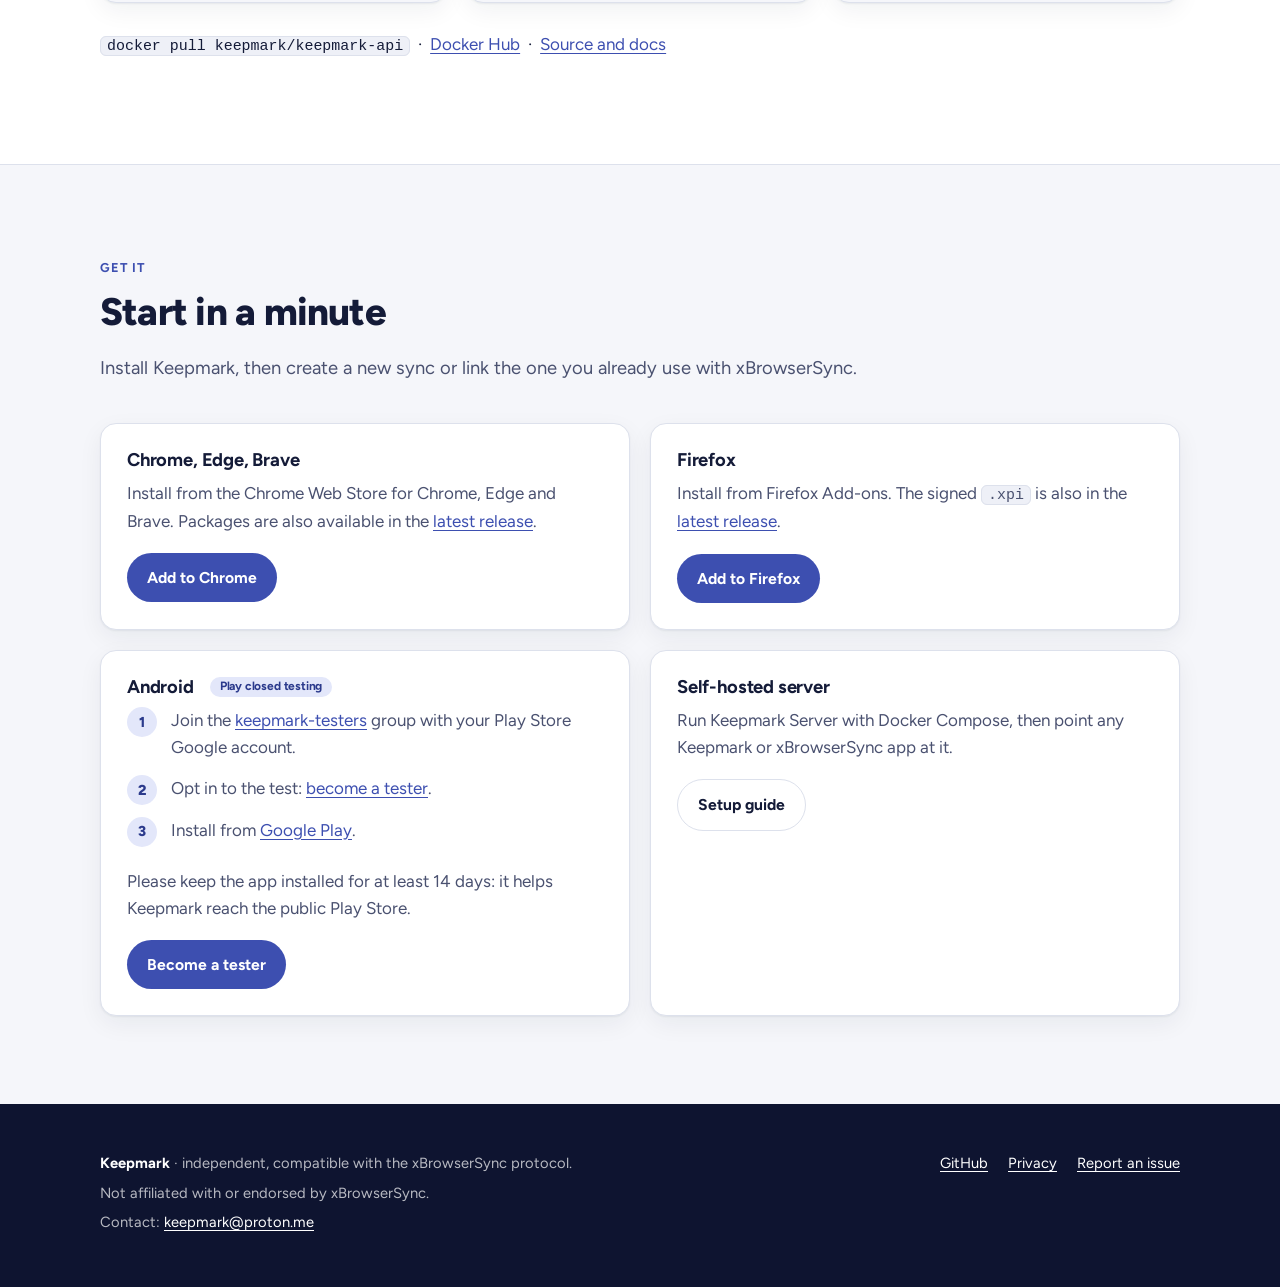
==== commit 59903478: "docs: landing page and privacy policy cover QR linking - index: new "From browser to phone in one sc" ====
--- a/index.html
+++ b/index.html
@@ -28,6 +28,7 @@
       <a class="brand" href="./"><img src="img/icon.svg" alt="" width="36" height="36" />Keepmark</a>
       <div class="nav-links">
         <a href="#features">Features</a>
+        <a href="#qr">Link by QR</a>
         <a href="#android">Android</a>
         <a href="#browsers">Browsers</a>
         <a href="#server">Server</a>
@@ -41,7 +42,9 @@
         <p class="lead">
           Keepmark keeps the same bookmarks on all your browsers and your Android
           phone. Everything is encrypted on your device before it leaves: the
-          server stores only ciphertext, and your password never leaves the device.
+          server stores only ciphertext, and your password is never sent to it.
+          Linking a phone by QR hands the password from your browser to your own
+          phone, directly and only when you ask.
         </p>
         <div class="cta">
           <a class="btn btn-primary" href="#get">Get Keepmark</a>
@@ -62,6 +65,36 @@
     <p>Already using xBrowserSync? Keepmark opens your existing sync on any xBrowserSync service. Nothing to migrate.</p>
   </div>
 </div>
+
+<section id="qr" class="alt">
+  <div class="wrap">
+    <div class="section-head">
+      <span class="eyebrow">Browser ⇄ Android</span>
+      <h2>From browser to phone in one scan</h2>
+      <p class="lead">Putting your phone on the sync you already use in the browser used to mean typing the service, the sync ID and the password. Now the browser manager shows a connection QR and the phone reads it: service, sync ID and password arrive together, ready to review.</p>
+    </div>
+
+    <div class="grid grid-3">
+      <div class="card">
+        <div class="ico"><svg viewBox="0 0 24 24" fill="none" stroke="currentColor" stroke-width="2" stroke-linecap="round" stroke-linejoin="round"><rect x="3" y="3" width="6" height="6" rx="1"/><rect x="15" y="3" width="6" height="6" rx="1"/><rect x="3" y="15" width="6" height="6" rx="1"/><path d="M15 15h2v2h-2zM19 15h2v6h-2zM15 19h2v2h-2z"/></svg></div>
+        <h3>Show the code</h3>
+        <p>In the Keepmark browser manager the Android card says “Connect Keepmark on your phone”: choose “Show connection QR” and verify your sync password.</p>
+      </div>
+      <div class="card">
+        <div class="ico"><svg viewBox="0 0 24 24" fill="none" stroke="currentColor" stroke-width="2" stroke-linecap="round" stroke-linejoin="round"><path d="M3 7h3l2-3h8l2 3h3v12H3z"/><circle cx="12" cy="13" r="3.5"/></svg></div>
+        <h3>Scan it on Android</h3>
+        <p>Open Keepmark for Android → Connect → Existing sync → “Scan QR from browser”. The camera is requested only while you scan, and no image is saved.</p>
+      </div>
+      <div class="card">
+        <div class="ico"><svg viewBox="0 0 24 24" fill="none" stroke="currentColor" stroke-width="2" stroke-linecap="round" stroke-linejoin="round"><path d="M20 6 9 17l-5-5"/></svg></div>
+        <h3>Review, then link</h3>
+        <p>The phone shows the service and the abbreviated sync ID before anything is sent, then you choose the direction: server copy, merge, or the phone's copy.</p>
+      </div>
+    </div>
+
+    <p class="note">The connection QR carries your password in readable form, so show it only to your own device: the browser erases it after 60 seconds or when the window loses focus, and a captured copy stays usable. Nothing is stored for it, and manual linking is always available.</p>
+  </div>
+</section>
 
 <section id="features">
   <div class="wrap">
@@ -114,6 +147,8 @@
       <p class="lead">A native app for Android 10 and later, built around privacy.</p>
       <ul class="checks">
         <li><strong>Encrypted on the phone too:</strong> local database with SQLCipher, credentials in the Android KeyStore.</li>
+        <li><strong>Link a browser by QR:</strong> scan the connection code from the Keepmark browser manager; the credentials travel between your own devices, never through the server.</li>
+        <li><strong>Select several items</strong> and move or delete them together, with a short Undo.</li>
         <li><strong>App lock</strong> with fingerprint or device PIN, with a relock time you choose.</li>
         <li><strong>Share to Keepmark</strong> from any app: the add form opens already filled in.</li>
         <li><strong>Fast search</strong>, pinned and recently added bookmarks, clickable breadcrumb, folders first.</li>
@@ -140,6 +175,8 @@
       <p class="lead">An extension for Chrome, Edge and Brave (Manifest V3) and for Firefox.</p>
       <ul class="checks">
         <li><strong>Automatic sync</strong> of toolbar, menu and other bookmarks, plus a “Sync now” button.</li>
+        <li><strong>Link your phone by QR</strong> from the manager: no service, sync ID or password to type on the phone.</li>
+        <li><strong>Choose your service</strong> from eight public hosts with country, size limit and API version, or from the custom URLs you already use.</li>
         <li><strong>Toolbar icon</strong> that follows your theme and shows at a glance whether you are in sync.</li>
         <li><strong>Clear conflicts</strong> with a merge preview, never resolved behind your back.</li>
         <li><strong>No access</strong> to the pages you visit.</li>
--- a/style.css
+++ b/style.css
@@ -187,6 +187,16 @@
   box-shadow: var(--shadow);
 }
 section.alt .card { background: var(--ground); }
+
+.note {
+  margin: 28px 0 0;
+  padding: 16px 18px;
+  border-left: 3px solid var(--accent);
+  border-radius: 0 12px 12px 0;
+  background: var(--surface);
+  color: var(--ink-2);
+}
+section.alt .note { background: var(--ground); }
 .card p { margin: 0; color: var(--ink-2); }
 
 .ico {
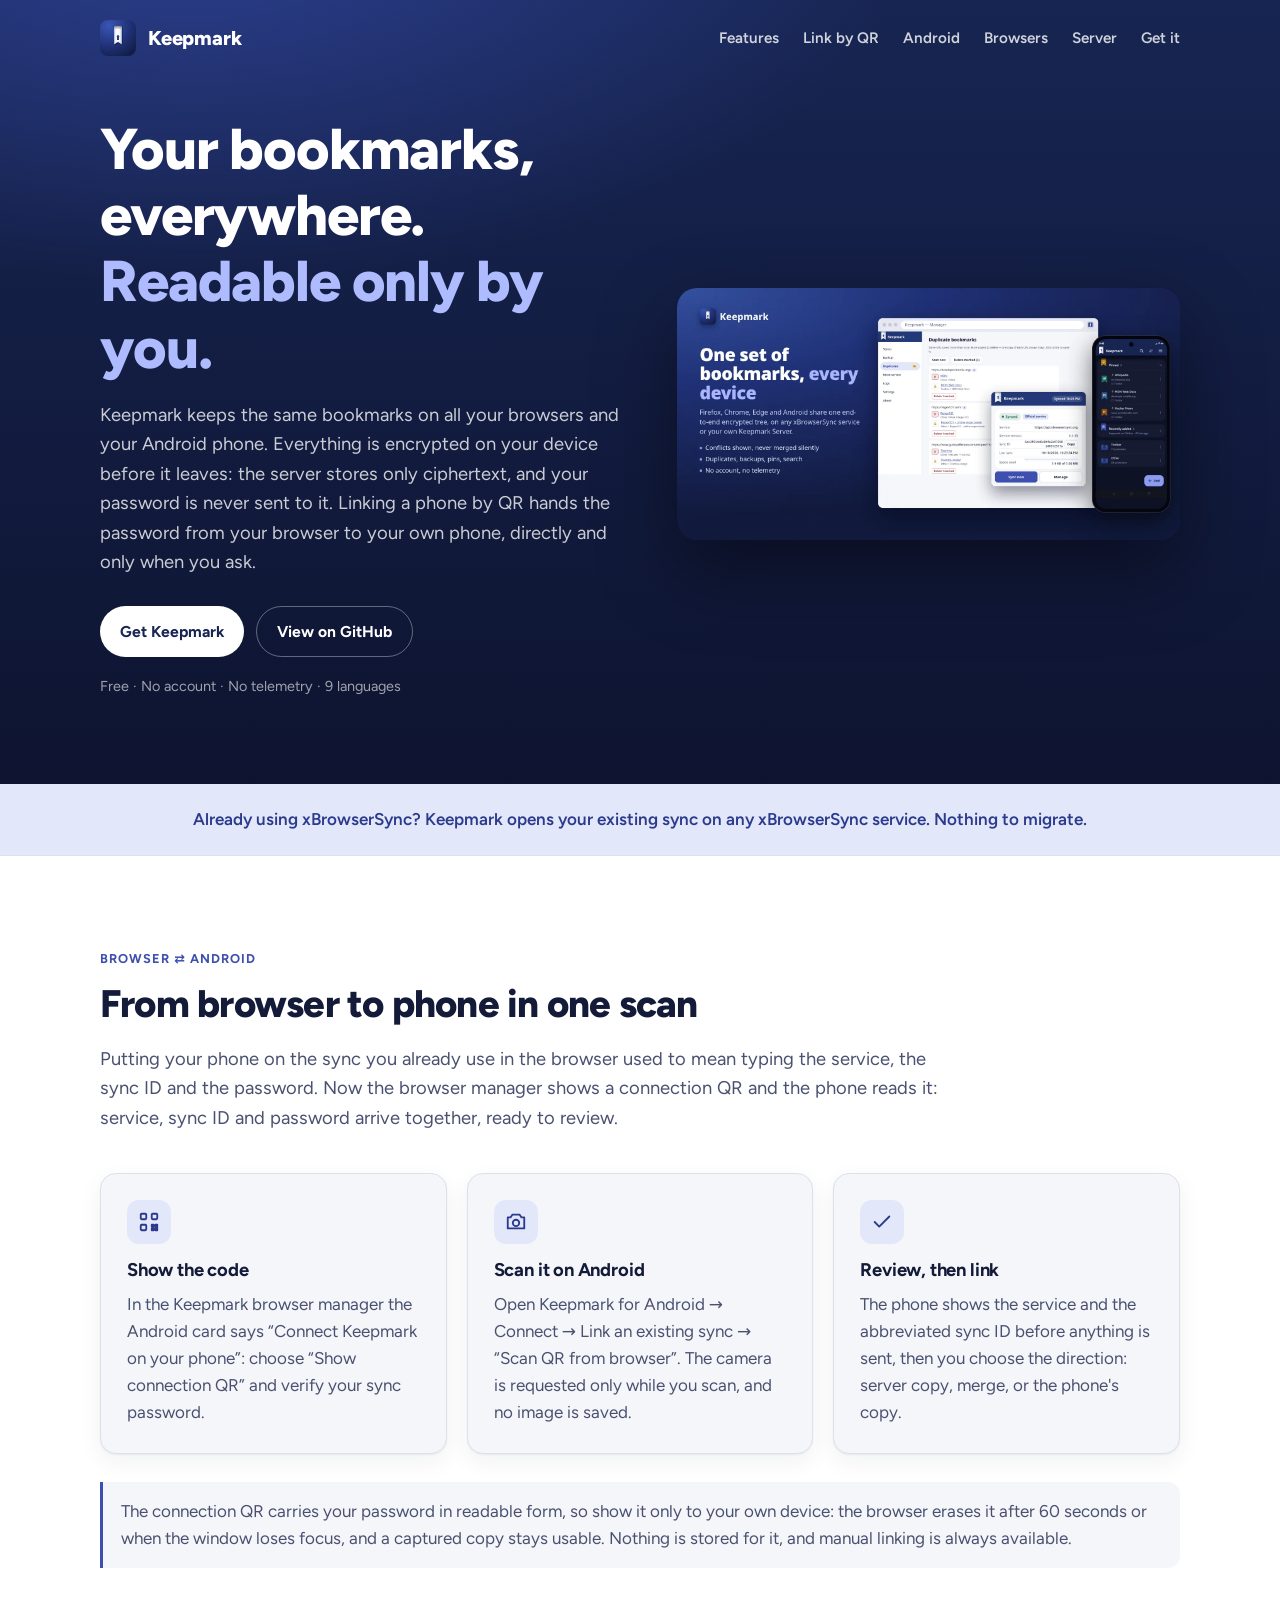
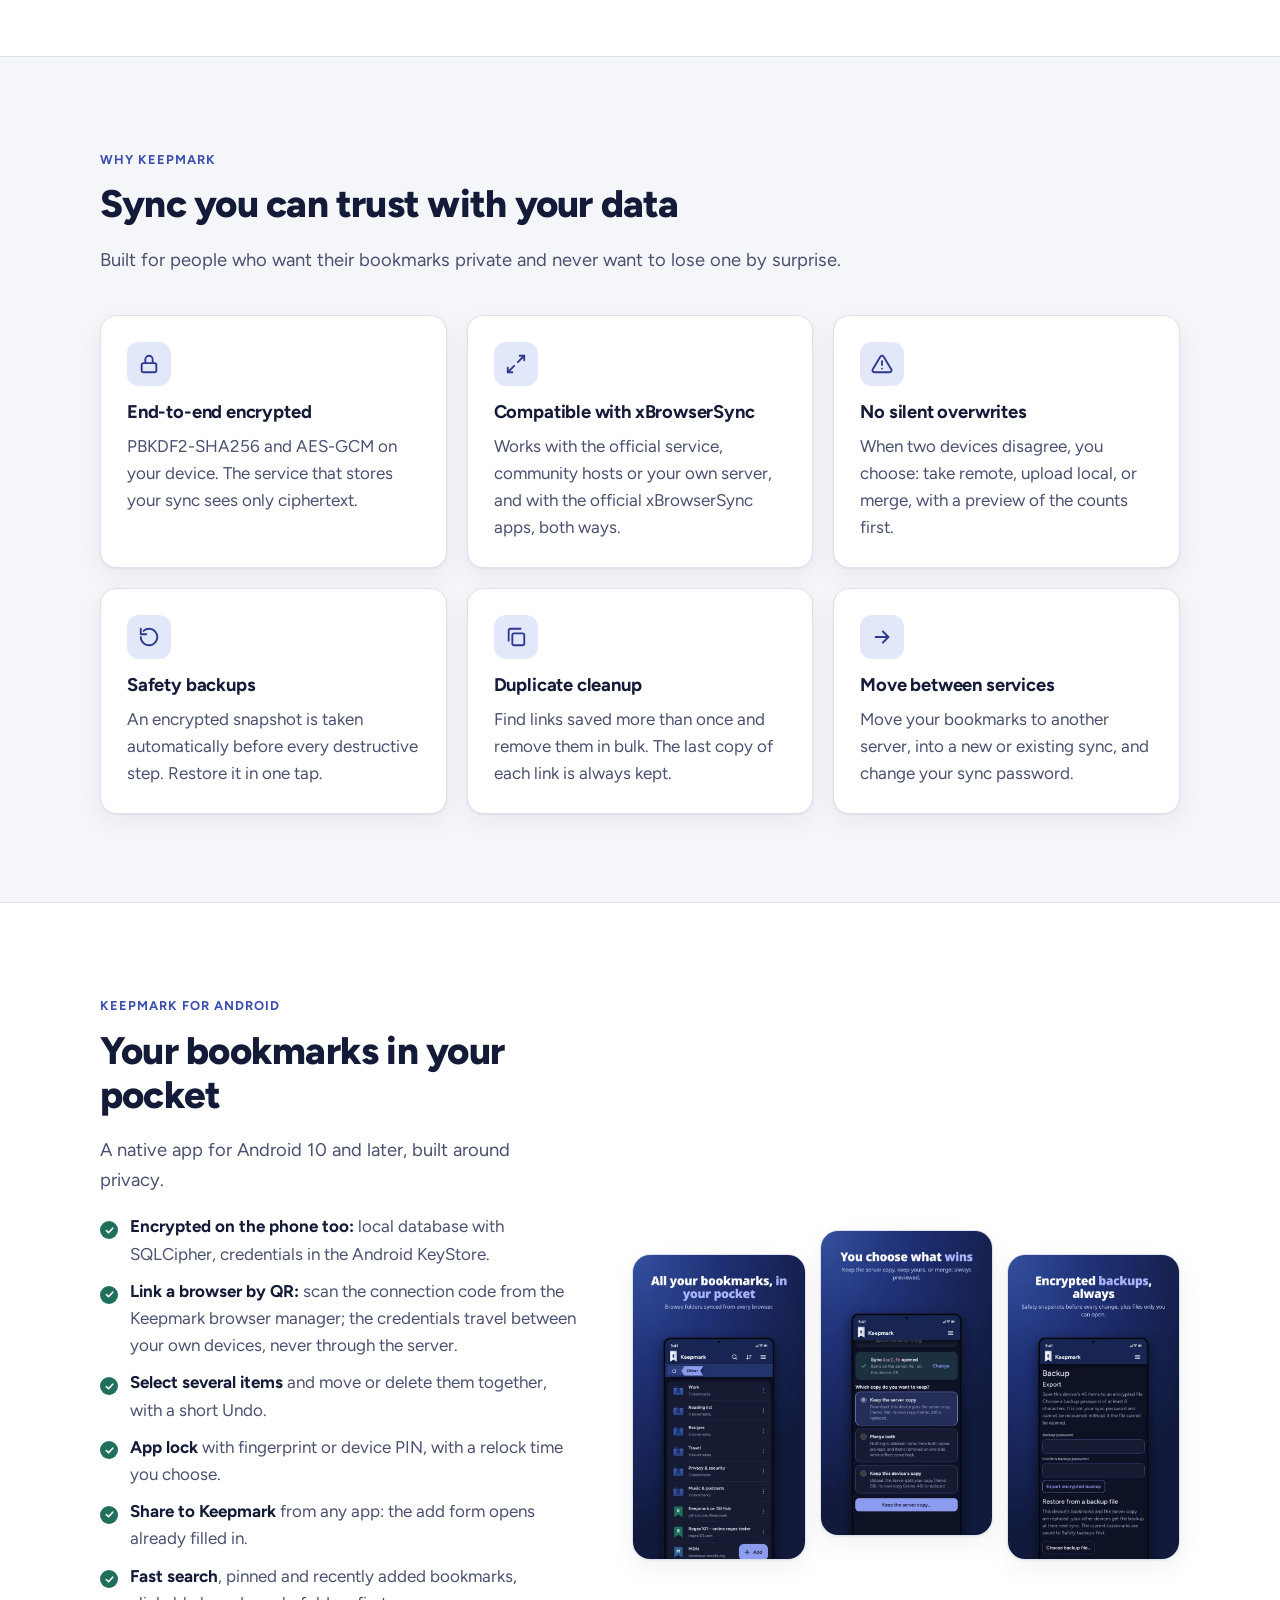
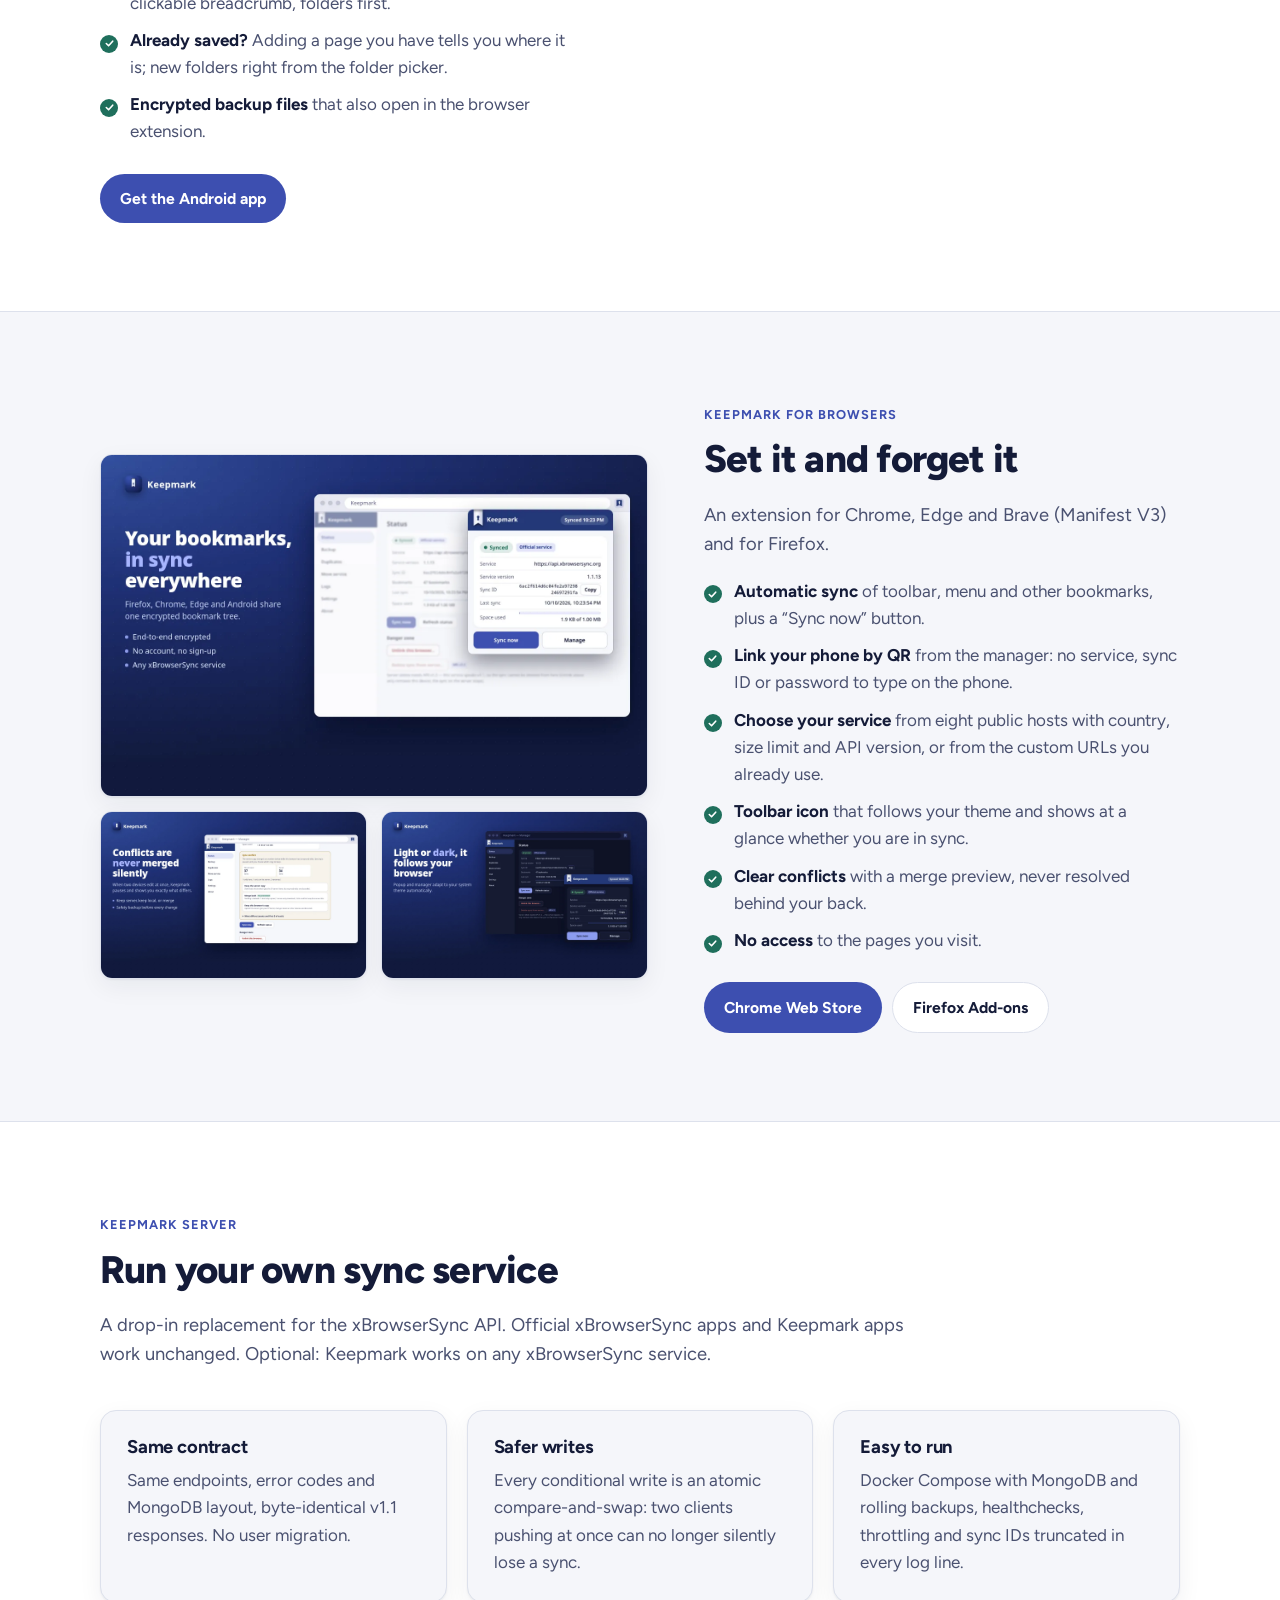
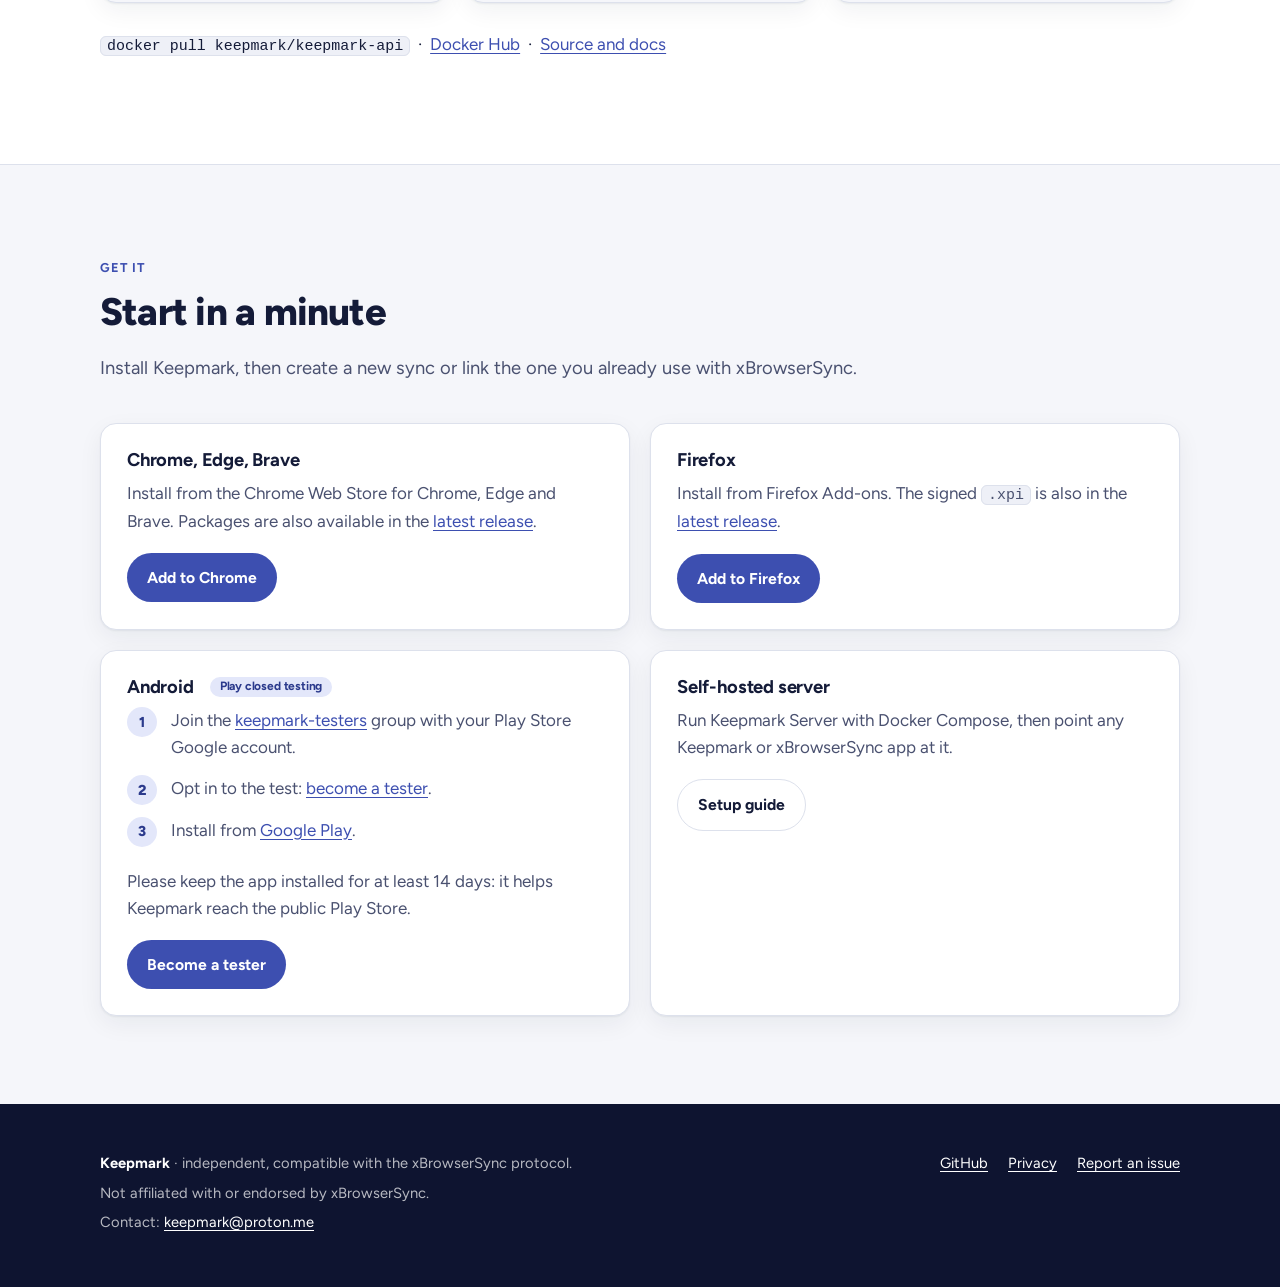
==== commit 760f13bf: "docs: landing page uses the Android label Link an existing sync" ====
--- a/index.html
+++ b/index.html
@@ -83,7 +83,7 @@
       <div class="card">
         <div class="ico"><svg viewBox="0 0 24 24" fill="none" stroke="currentColor" stroke-width="2" stroke-linecap="round" stroke-linejoin="round"><path d="M3 7h3l2-3h8l2 3h3v12H3z"/><circle cx="12" cy="13" r="3.5"/></svg></div>
         <h3>Scan it on Android</h3>
-        <p>Open Keepmark for Android → Connect → Existing sync → “Scan QR from browser”. The camera is requested only while you scan, and no image is saved.</p>
+        <p>Open Keepmark for Android → Connect → Link an existing sync → “Scan QR from browser”. The camera is requested only while you scan, and no image is saved.</p>
       </div>
       <div class="card">
         <div class="ico"><svg viewBox="0 0 24 24" fill="none" stroke="currentColor" stroke-width="2" stroke-linecap="round" stroke-linejoin="round"><path d="M20 6 9 17l-5-5"/></svg></div>
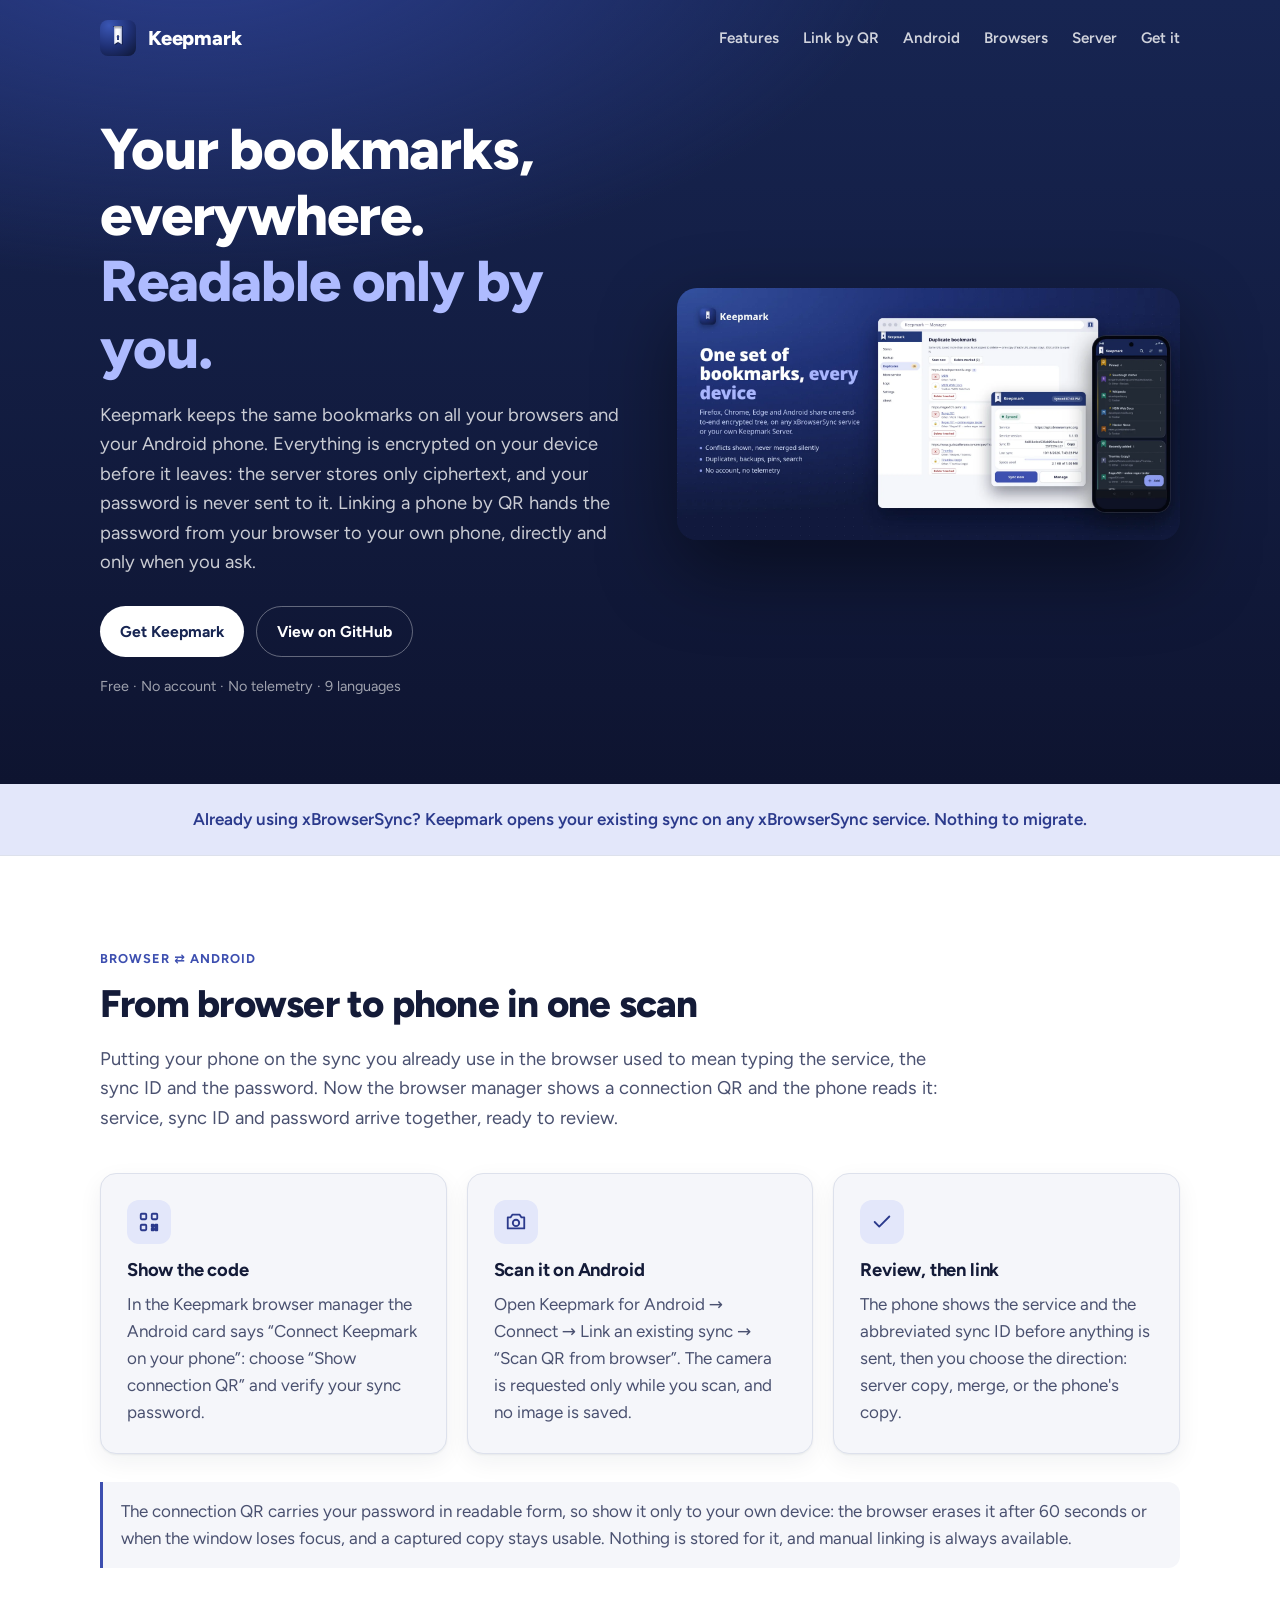
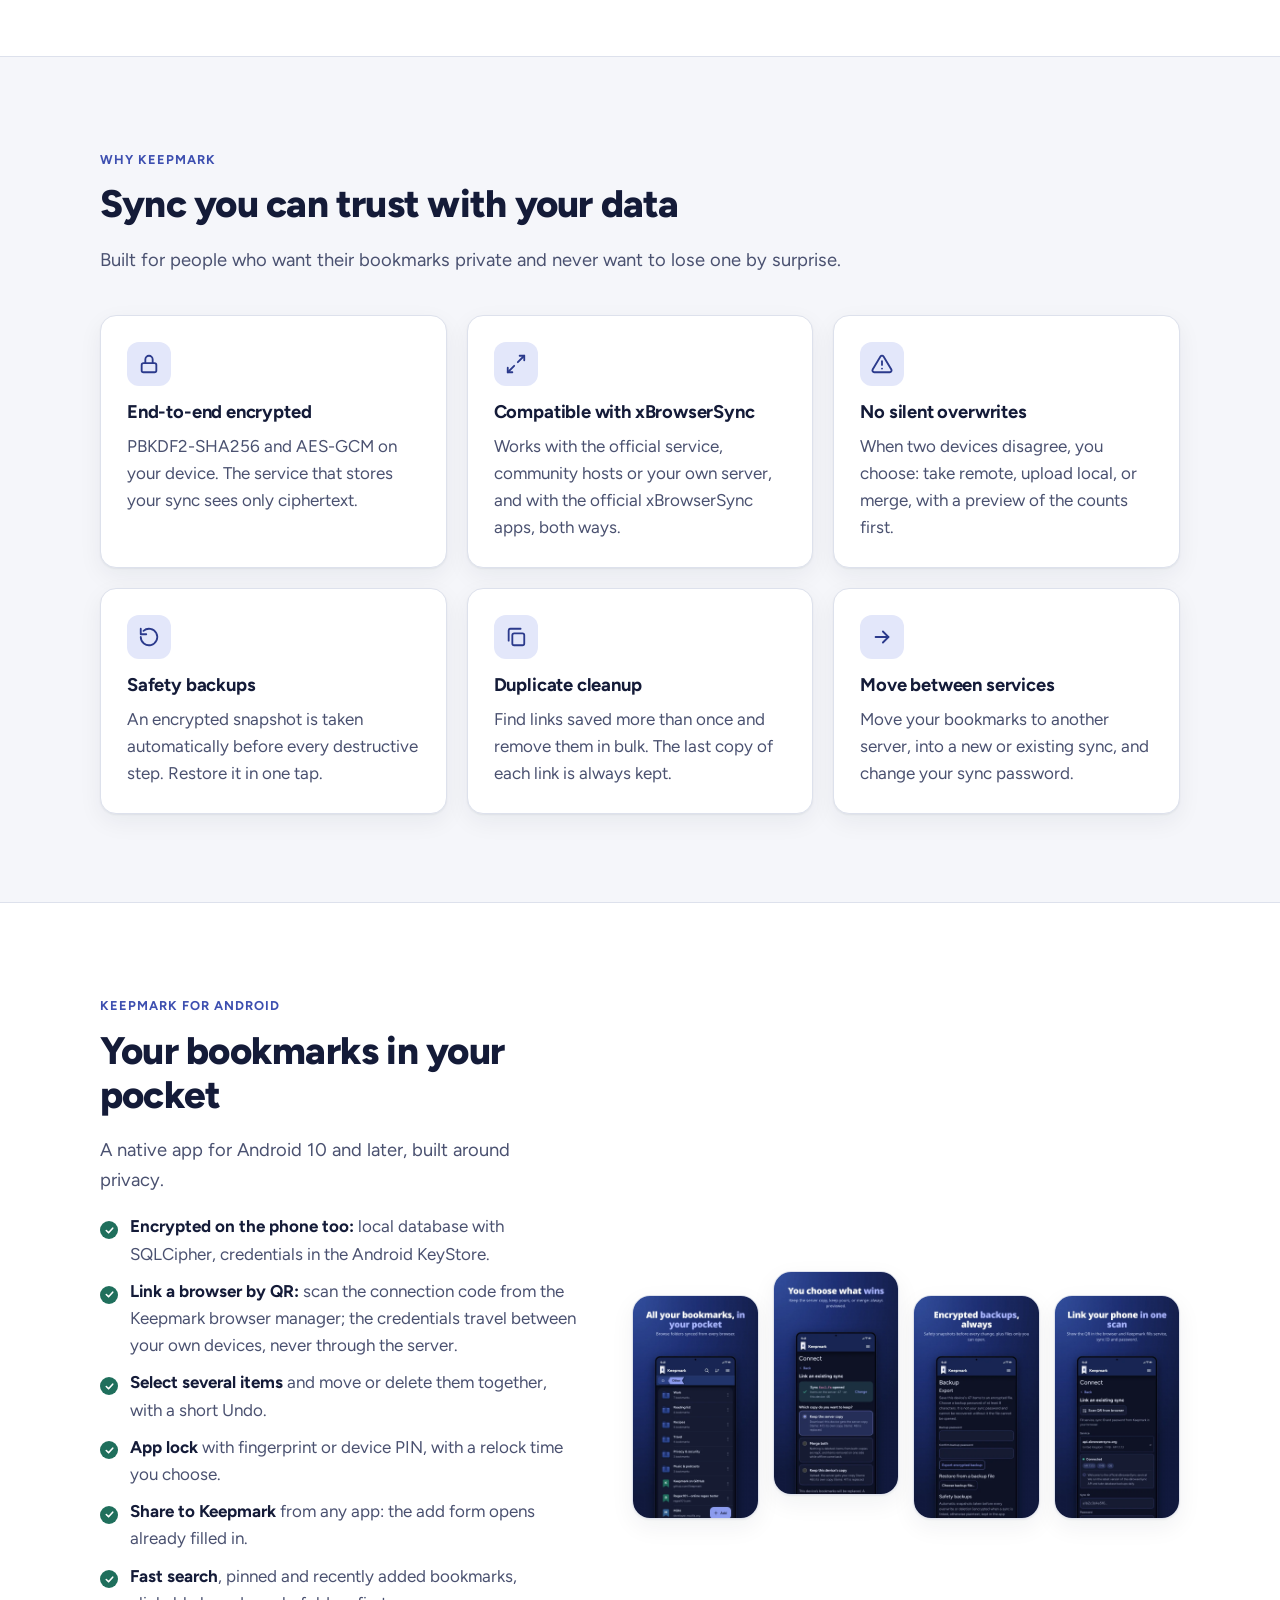
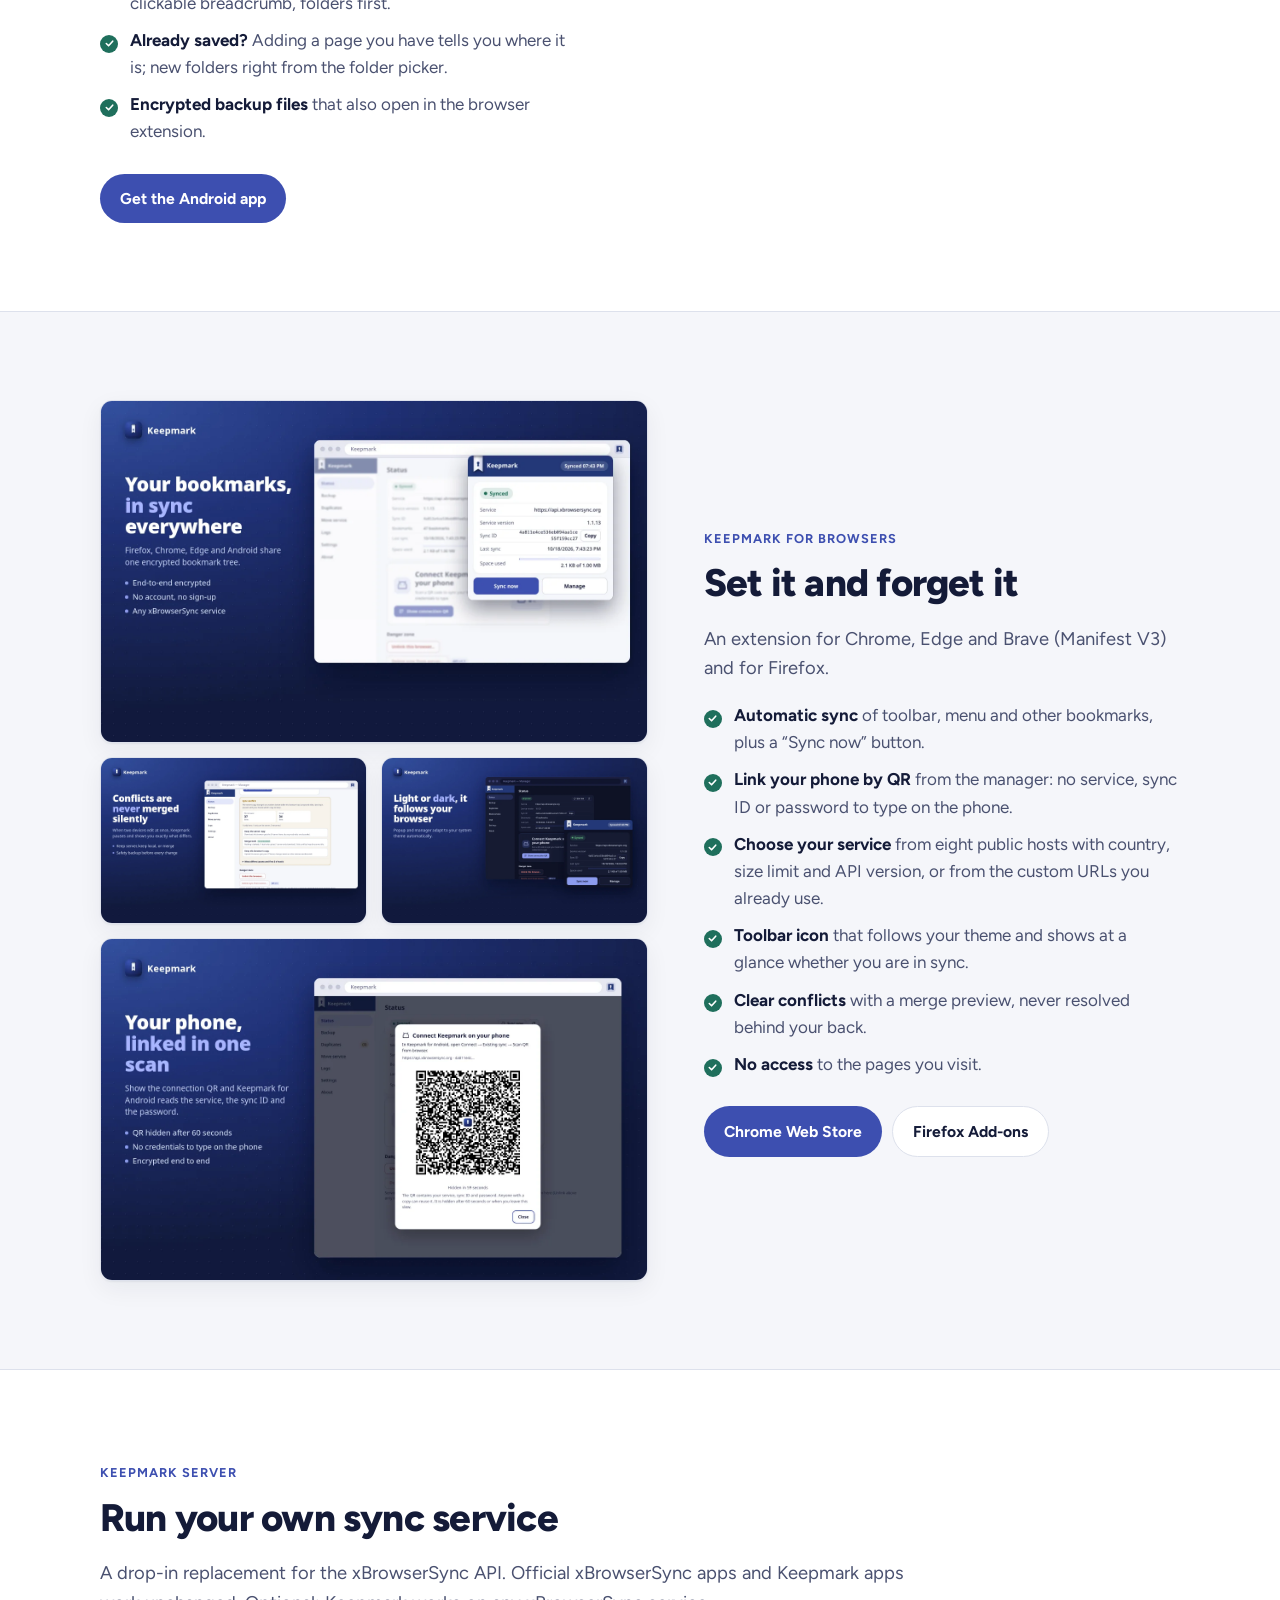
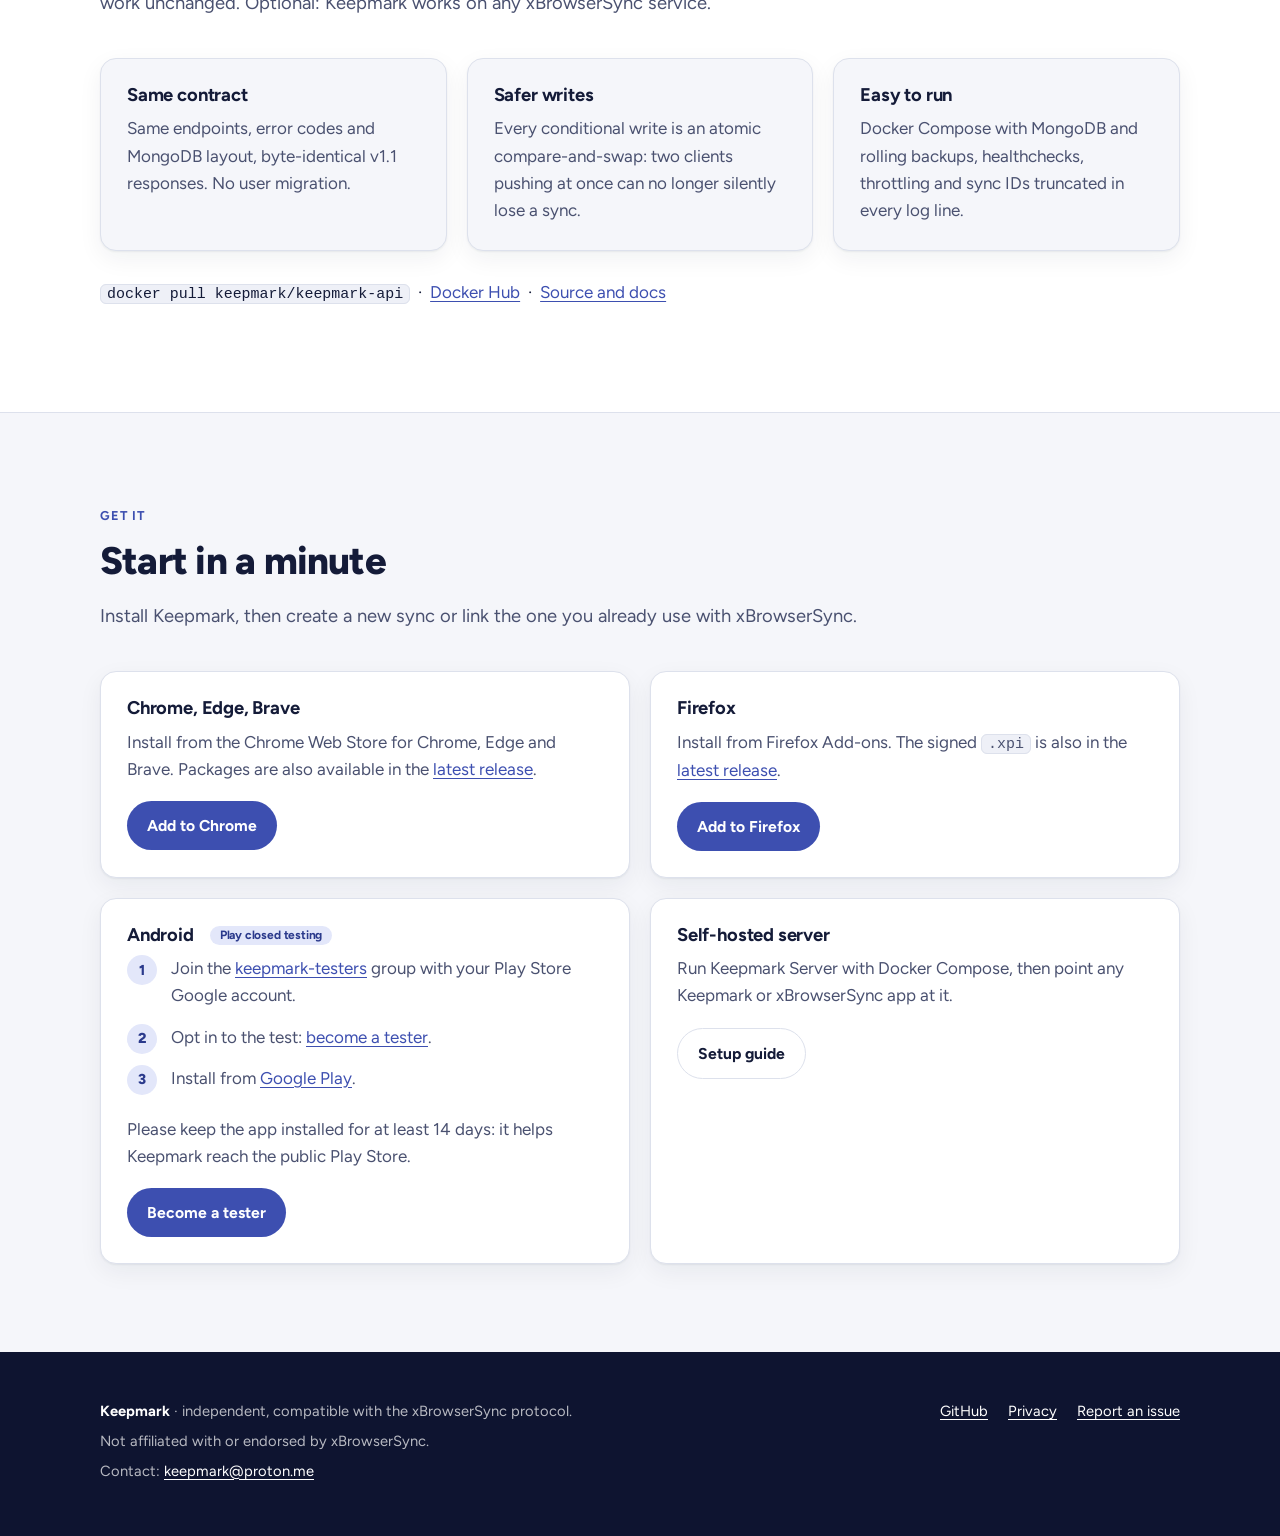
==== commit 9abc5c4c: "Landing: add the QR slide to both galleries, refresh the WebP copies - browser gallery: the manager " ====
--- a/index.html
+++ b/index.html
@@ -163,6 +163,7 @@
       <img src="img/android-01-browse.webp" width="540" height="960" alt="Browsing bookmark folders" loading="lazy" />
       <img src="img/android-03-connect.webp" width="540" height="960" alt="Connecting a sync" loading="lazy" />
       <img src="img/android-05-backup.webp" width="540" height="960" alt="Encrypted backups" loading="lazy" />
+      <img src="img/android-08-qr.webp" width="540" height="960" alt="Scanning the connection QR from the browser" loading="lazy" />
     </div>
   </div>
 </section>
@@ -192,6 +193,7 @@
         <img src="img/browser-02-conflict.webp" width="1280" height="800" alt="Conflict choice with merge preview" loading="lazy" />
         <img src="img/browser-04-dark.webp" width="1280" height="800" alt="Dark theme" loading="lazy" />
       </div>
+      <img src="img/browser-06-phone.webp" width="1280" height="800" alt="Connection QR for linking the phone from the manager" loading="lazy" />
     </div>
   </div>
 </section>
--- a/style.css
+++ b/style.css
@@ -238,7 +238,7 @@
 
 .phones {
   display: grid;
-  grid-template-columns: repeat(3, 1fr);
+  grid-template-columns: repeat(4, 1fr);
   gap: 14px;
 }
 .phones img {
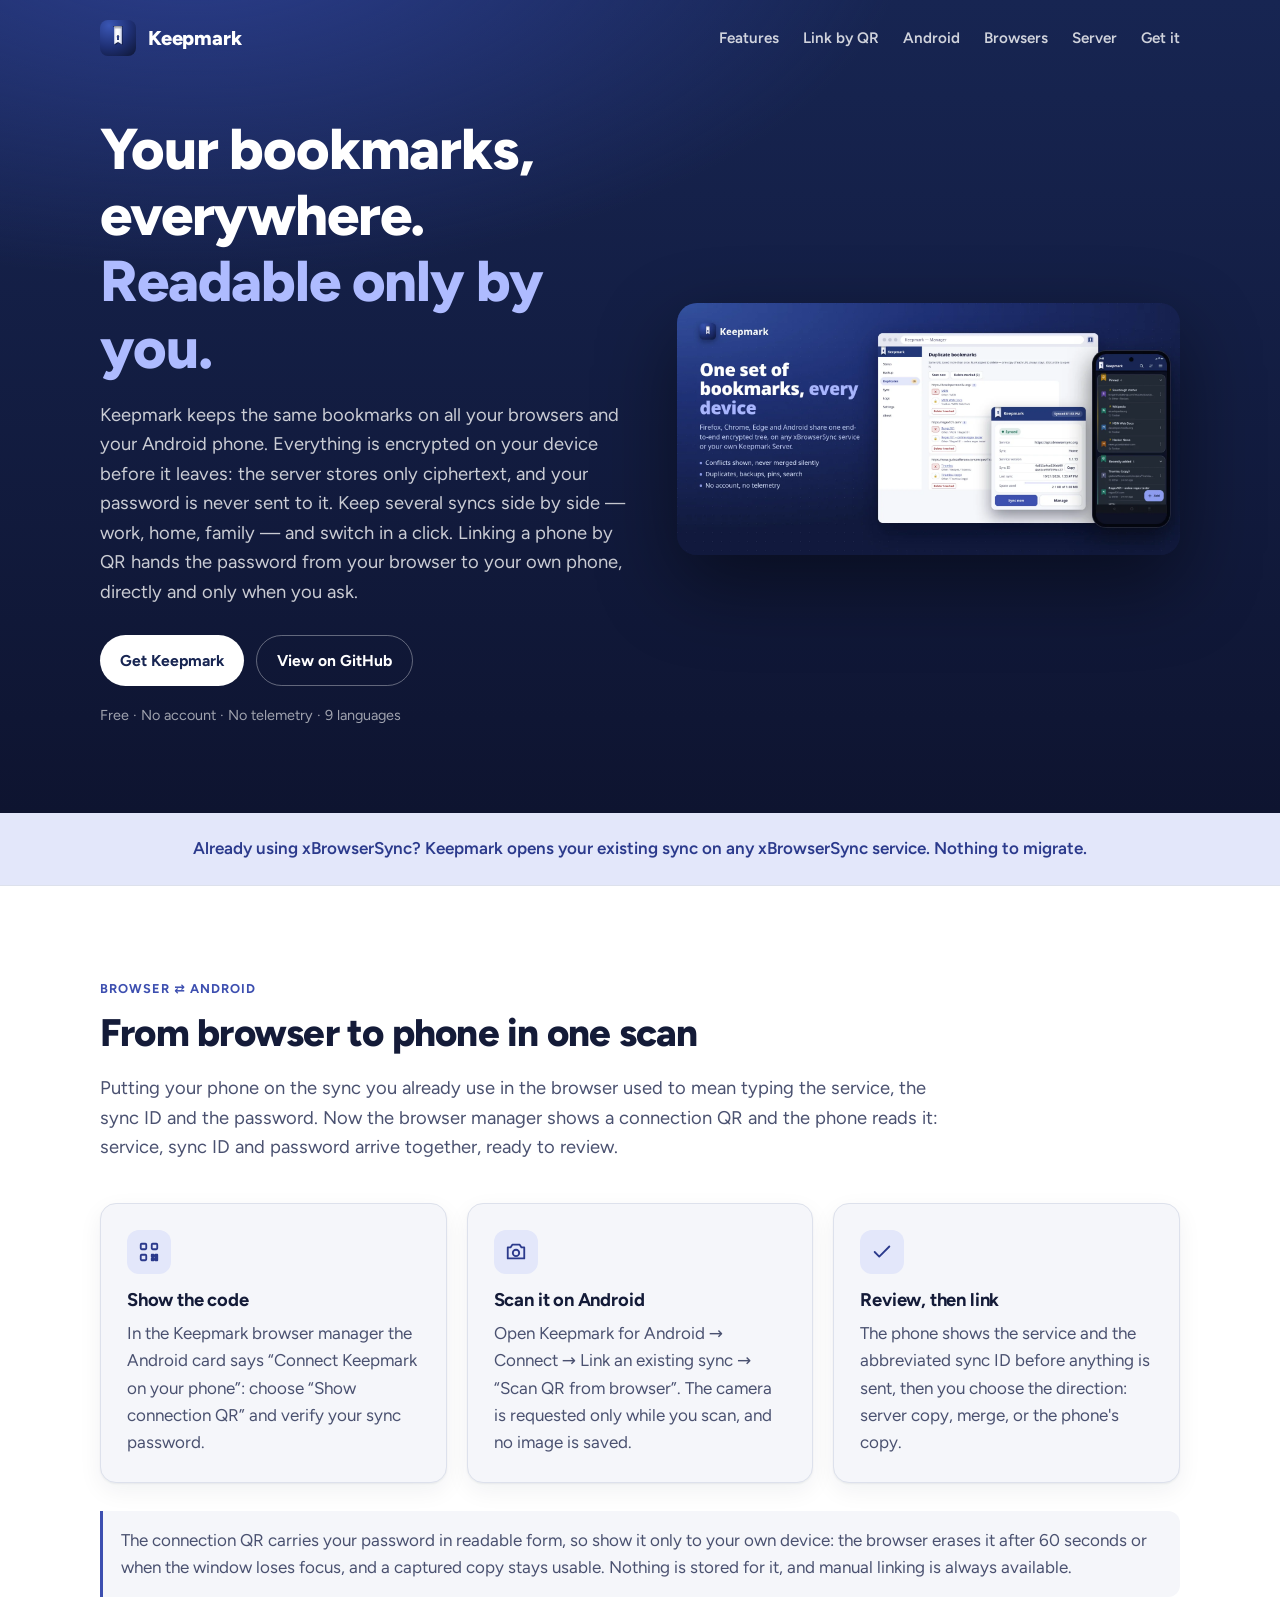
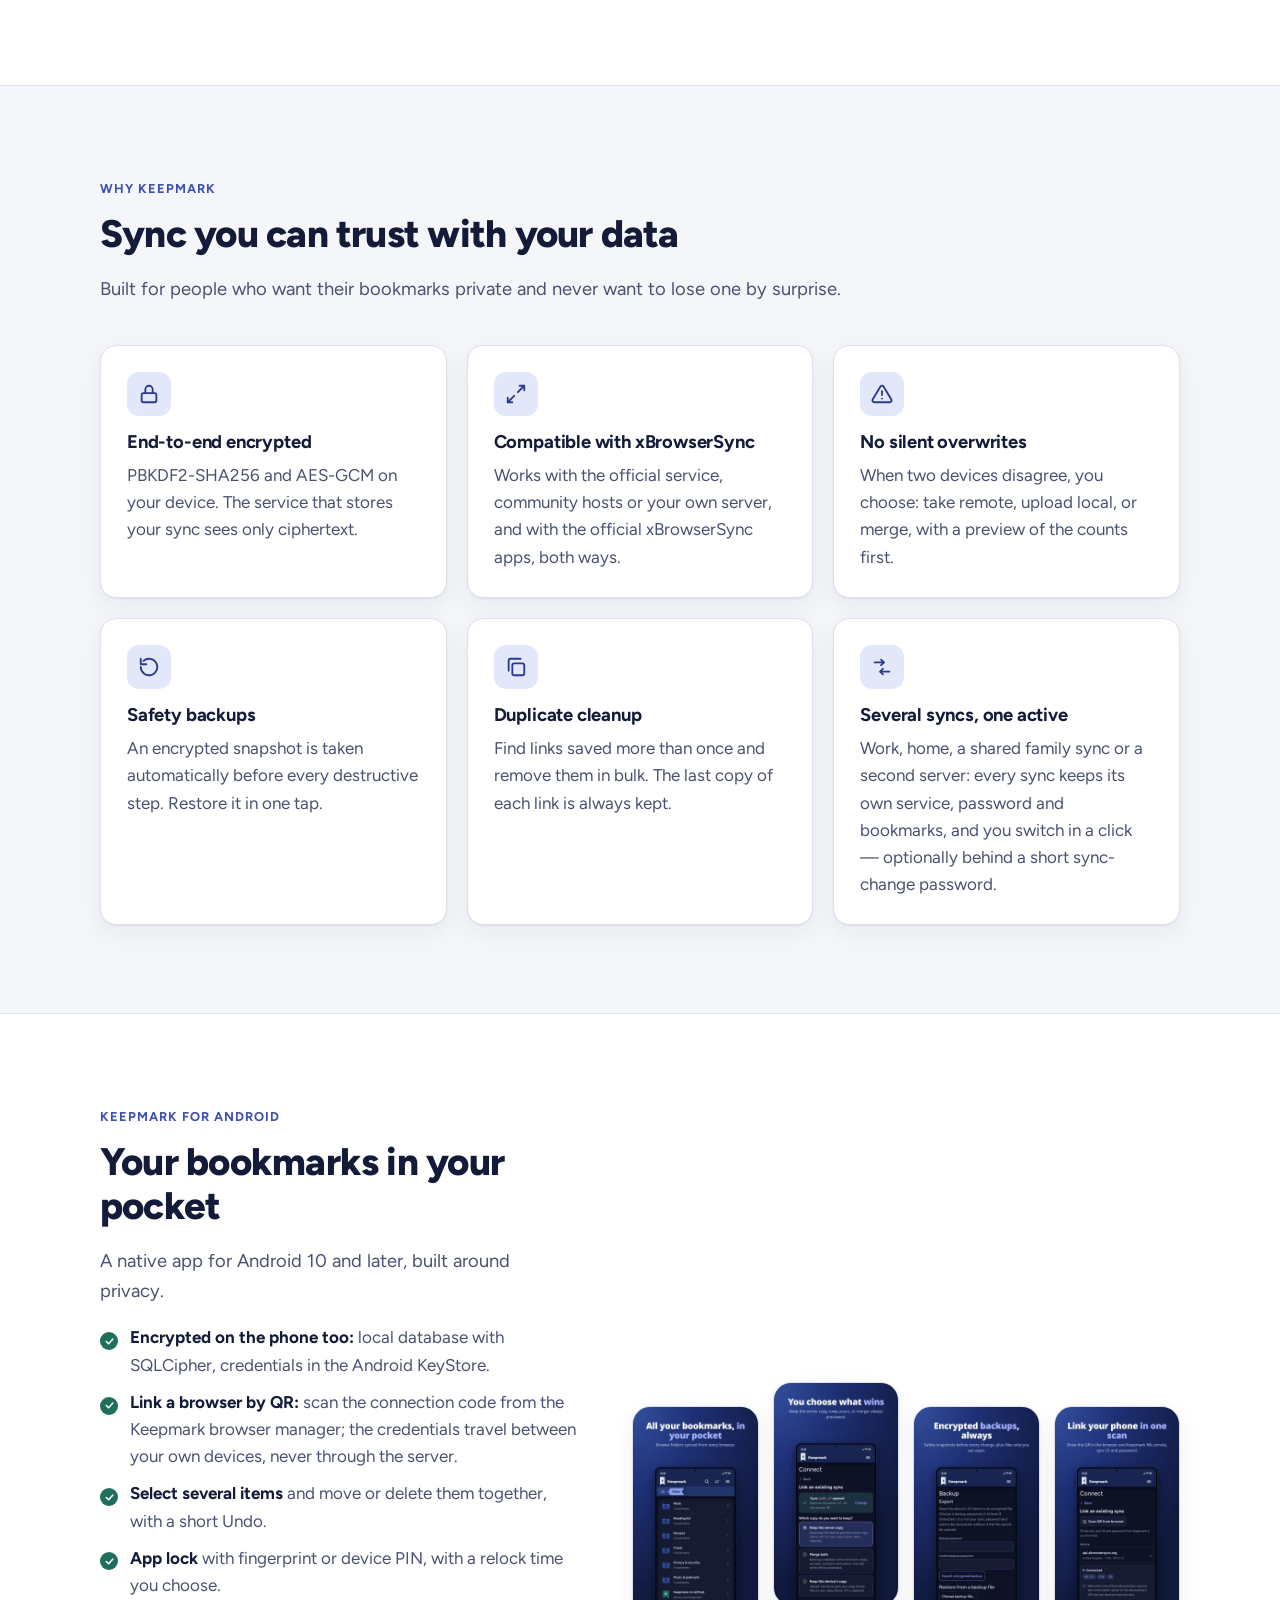
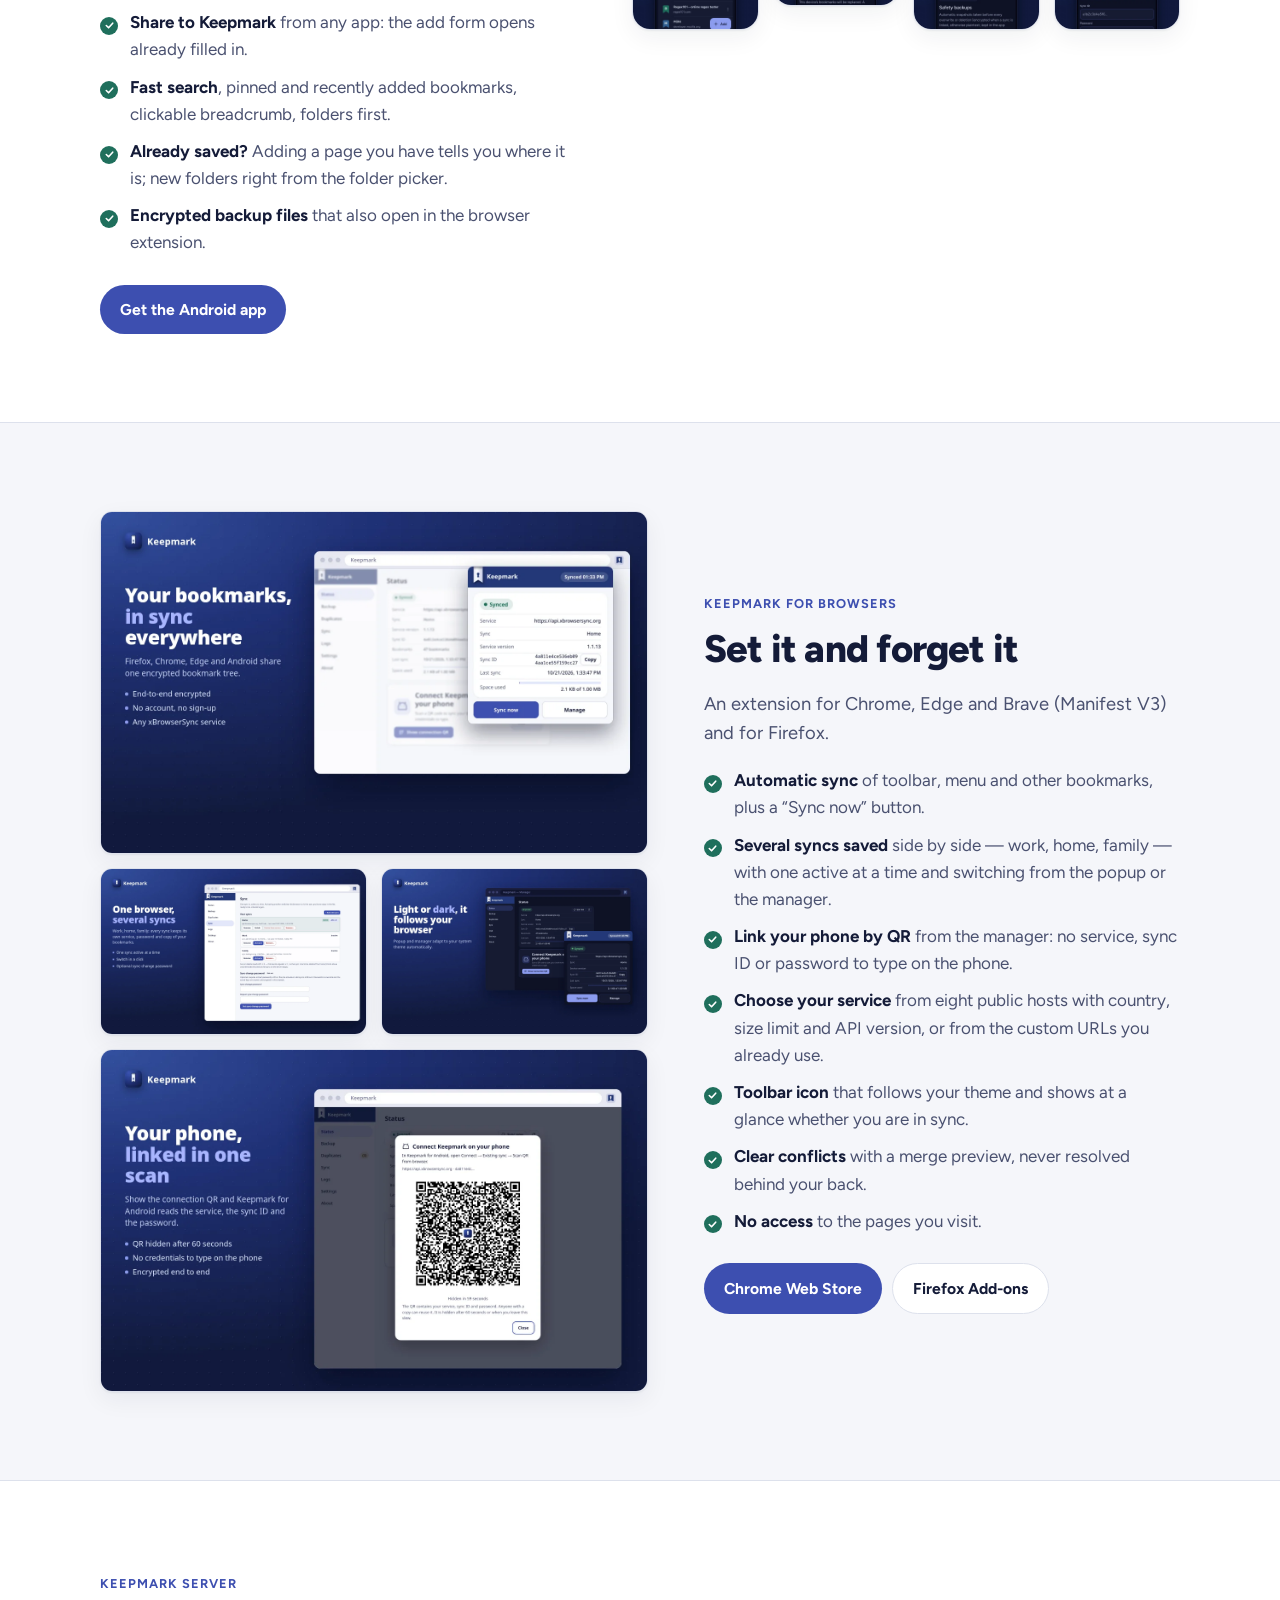
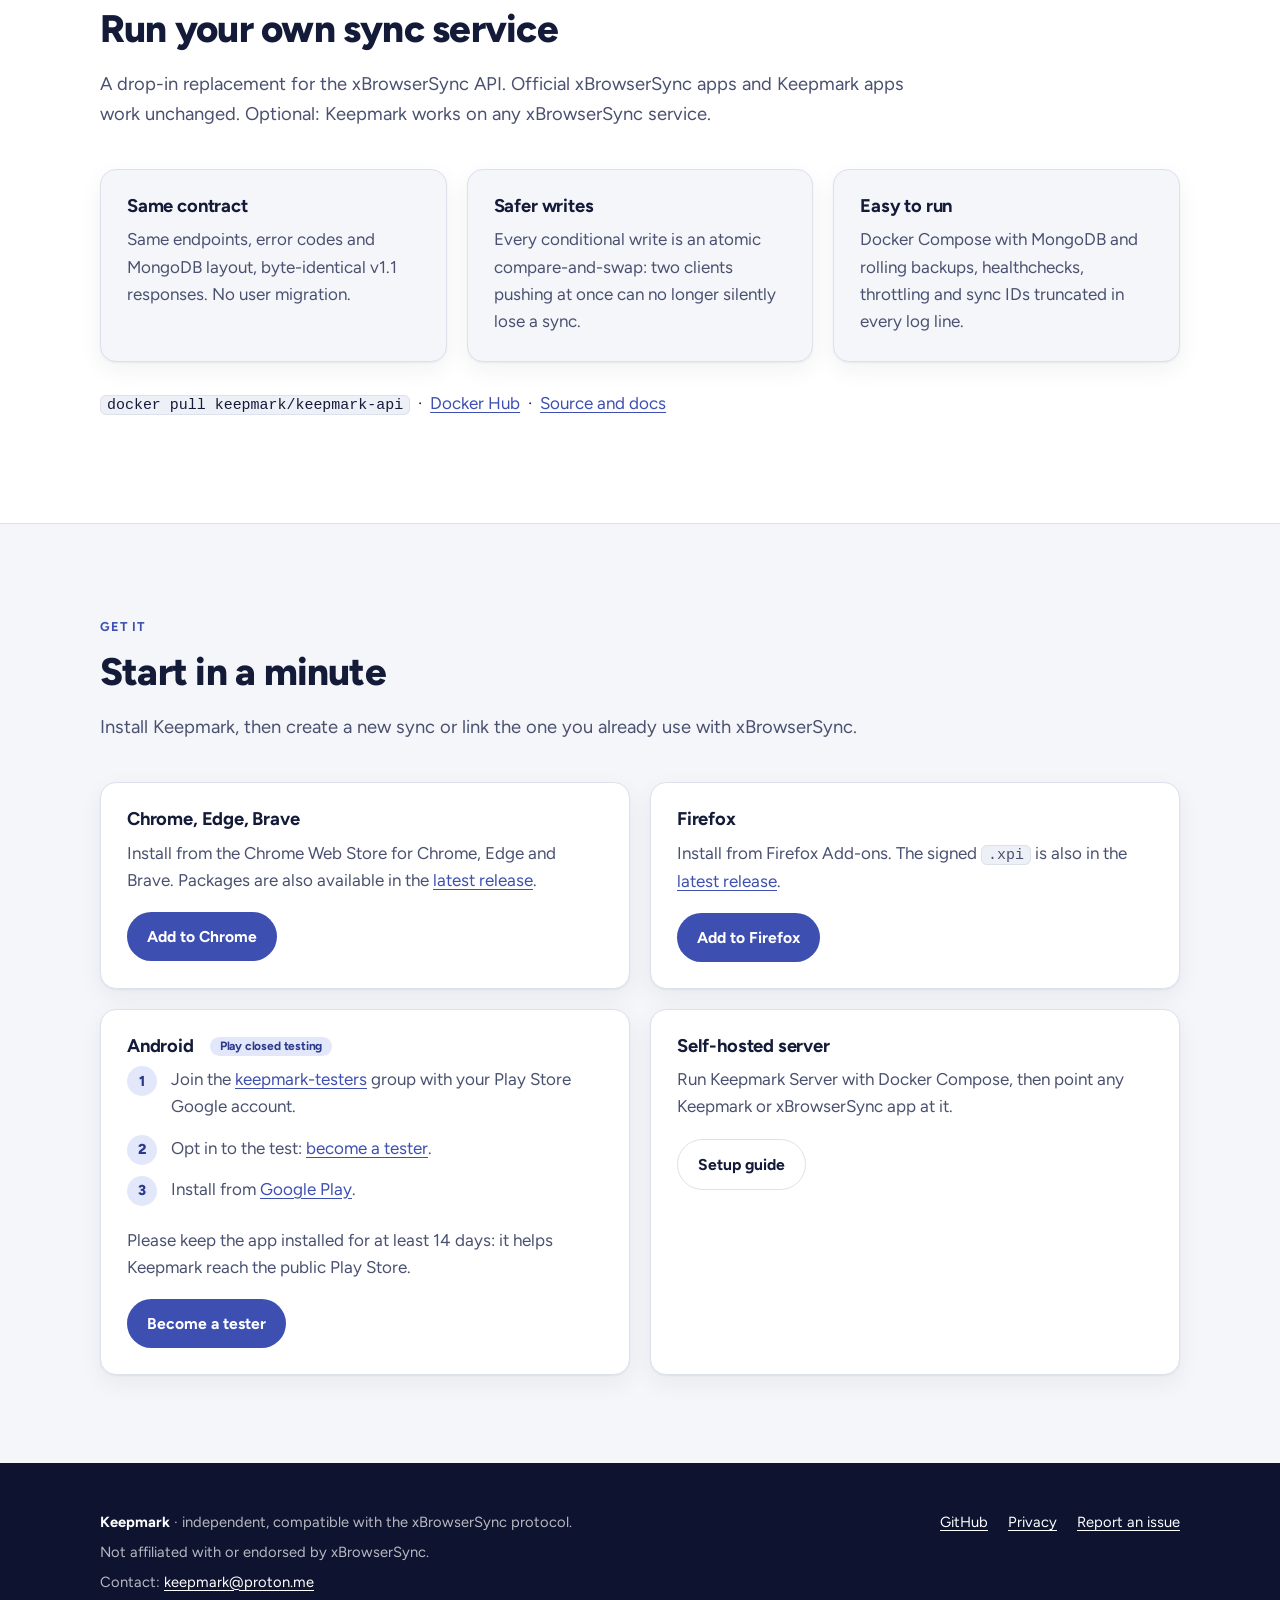
==== commit 8a7e5129: "Landing: several syncs in the hero, features and browser gallery" ====
--- a/index.html
+++ b/index.html
@@ -43,8 +43,9 @@
           Keepmark keeps the same bookmarks on all your browsers and your Android
           phone. Everything is encrypted on your device before it leaves: the
           server stores only ciphertext, and your password is never sent to it.
-          Linking a phone by QR hands the password from your browser to your own
-          phone, directly and only when you ask.
+          Keep several syncs side by side — work, home, family — and switch in a
+          click. Linking a phone by QR hands the password from your browser to
+          your own phone, directly and only when you ask.
         </p>
         <div class="cta">
           <a class="btn btn-primary" href="#get">Get Keepmark</a>
@@ -131,9 +132,9 @@
         <p>Find links saved more than once and remove them in bulk. The last copy of each link is always kept.</p>
       </div>
       <div class="card">
-        <div class="ico"><svg viewBox="0 0 24 24" fill="none" stroke="currentColor" stroke-width="2" stroke-linecap="round" stroke-linejoin="round"><path d="M5 12h14"/><path d="M13 6l6 6-6 6"/></svg></div>
-        <h3>Move between services</h3>
-        <p>Move your bookmarks to another server, into a new or existing sync, and change your sync password.</p>
+        <div class="ico"><svg viewBox="0 0 24 24" fill="none" stroke="currentColor" stroke-width="2" stroke-linecap="round" stroke-linejoin="round"><path d="M4 7h10"/><path d="M11 4l3 3-3 3"/><path d="M20 17H10"/><path d="M13 14l-3 3 3 3"/></svg></div>
+        <h3>Several syncs, one active</h3>
+        <p>Work, home, a shared family sync or a second server: every sync keeps its own service, password and bookmarks, and you switch in a click — optionally behind a short sync-change password.</p>
       </div>
     </div>
   </div>
@@ -176,6 +177,7 @@
       <p class="lead">An extension for Chrome, Edge and Brave (Manifest V3) and for Firefox.</p>
       <ul class="checks">
         <li><strong>Automatic sync</strong> of toolbar, menu and other bookmarks, plus a “Sync now” button.</li>
+        <li><strong>Several syncs saved</strong> side by side — work, home, family — with one active at a time and switching from the popup or the manager.</li>
         <li><strong>Link your phone by QR</strong> from the manager: no service, sync ID or password to type on the phone.</li>
         <li><strong>Choose your service</strong> from eight public hosts with country, size limit and API version, or from the custom URLs you already use.</li>
         <li><strong>Toolbar icon</strong> that follows your theme and shows at a glance whether you are in sync.</li>
@@ -190,10 +192,10 @@
     <div class="shots">
       <img src="img/browser-01-sync.webp" width="1280" height="800" alt="Keepmark extension showing sync status" loading="lazy" />
       <div class="pair">
-        <img src="img/browser-02-conflict.webp" width="1280" height="800" alt="Conflict choice with merge preview" loading="lazy" />
-        <img src="img/browser-04-dark.webp" width="1280" height="800" alt="Dark theme" loading="lazy" />
-      </div>
-      <img src="img/browser-06-phone.webp" width="1280" height="800" alt="Connection QR for linking the phone from the manager" loading="lazy" />
+        <img src="img/browser-02-syncs.webp" width="1280" height="800" alt="Several saved syncs: Home active, Work and Family inactive" loading="lazy" />
+        <img src="img/browser-05-dark.webp" width="1280" height="800" alt="Dark theme" loading="lazy" />
+      </div>
+      <img src="img/browser-07-phone.webp" width="1280" height="800" alt="Connection QR for linking the phone from the manager" loading="lazy" />
     </div>
   </div>
 </section>
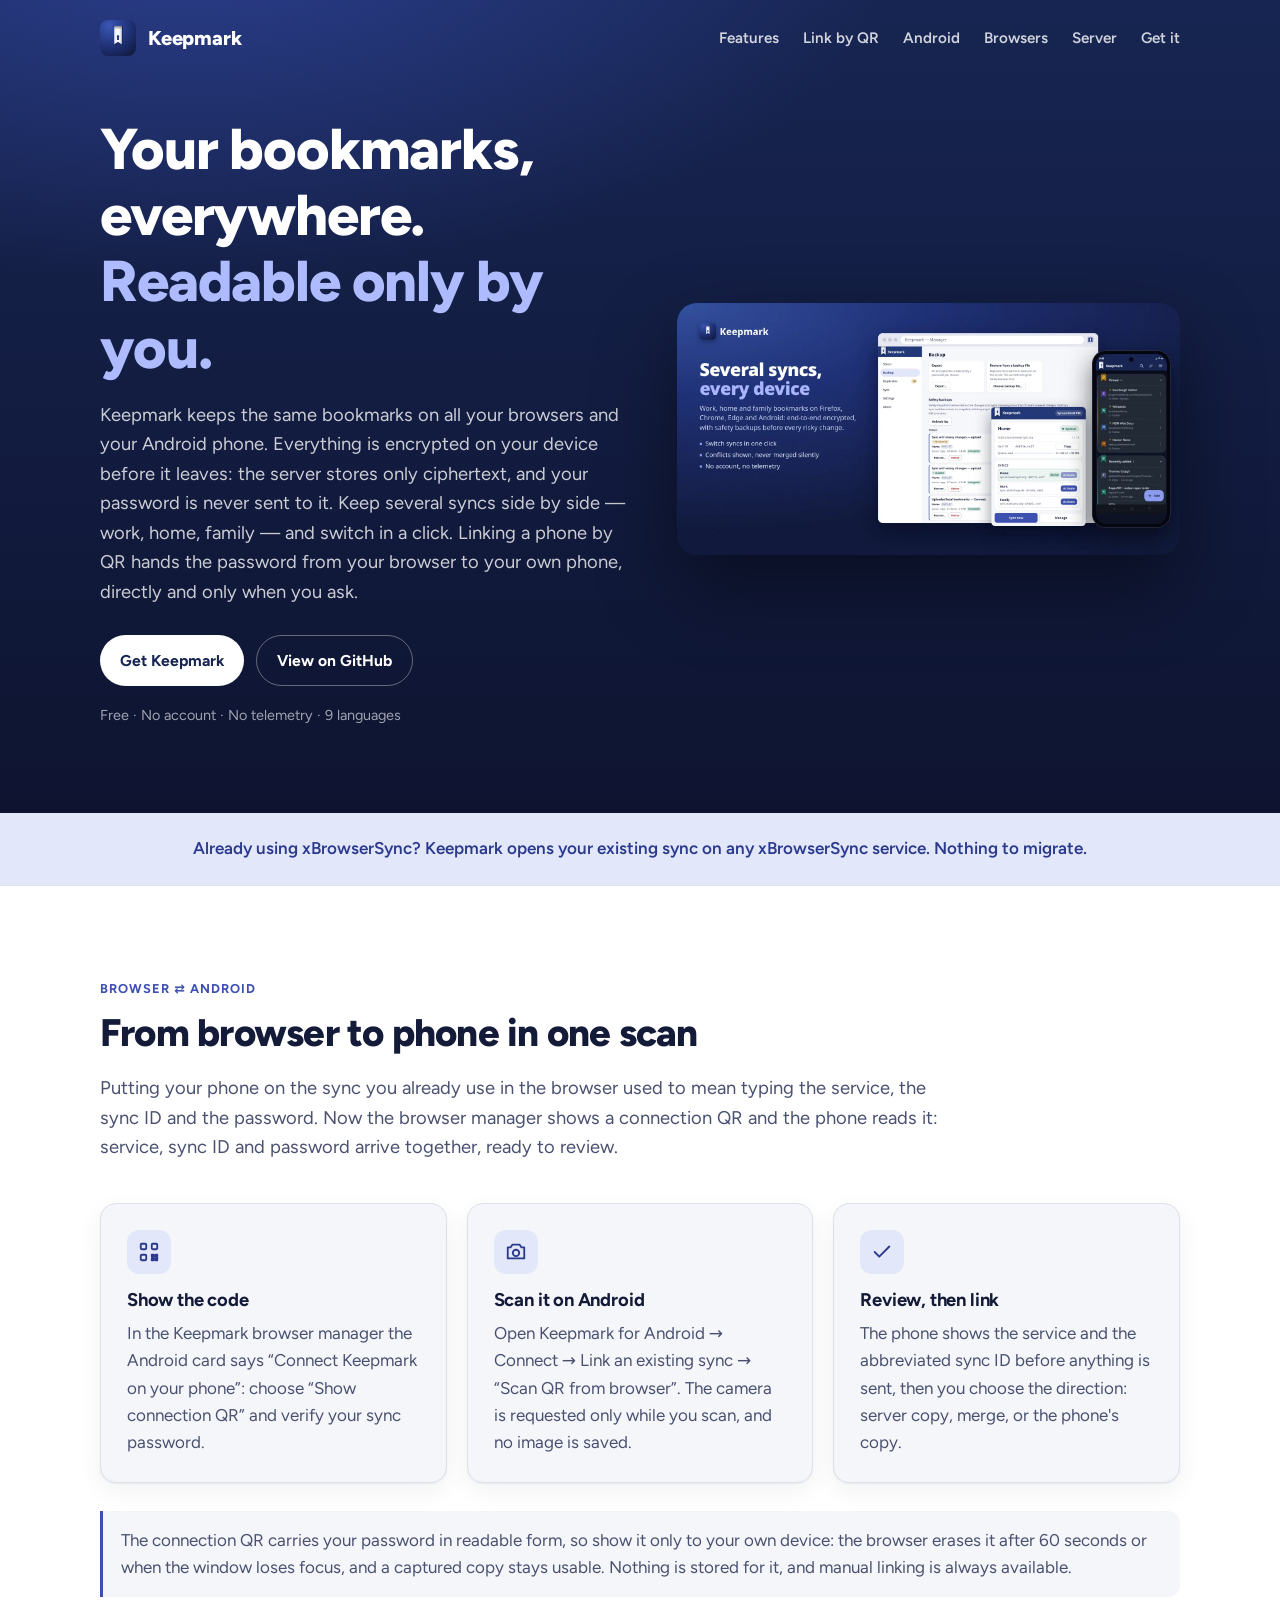
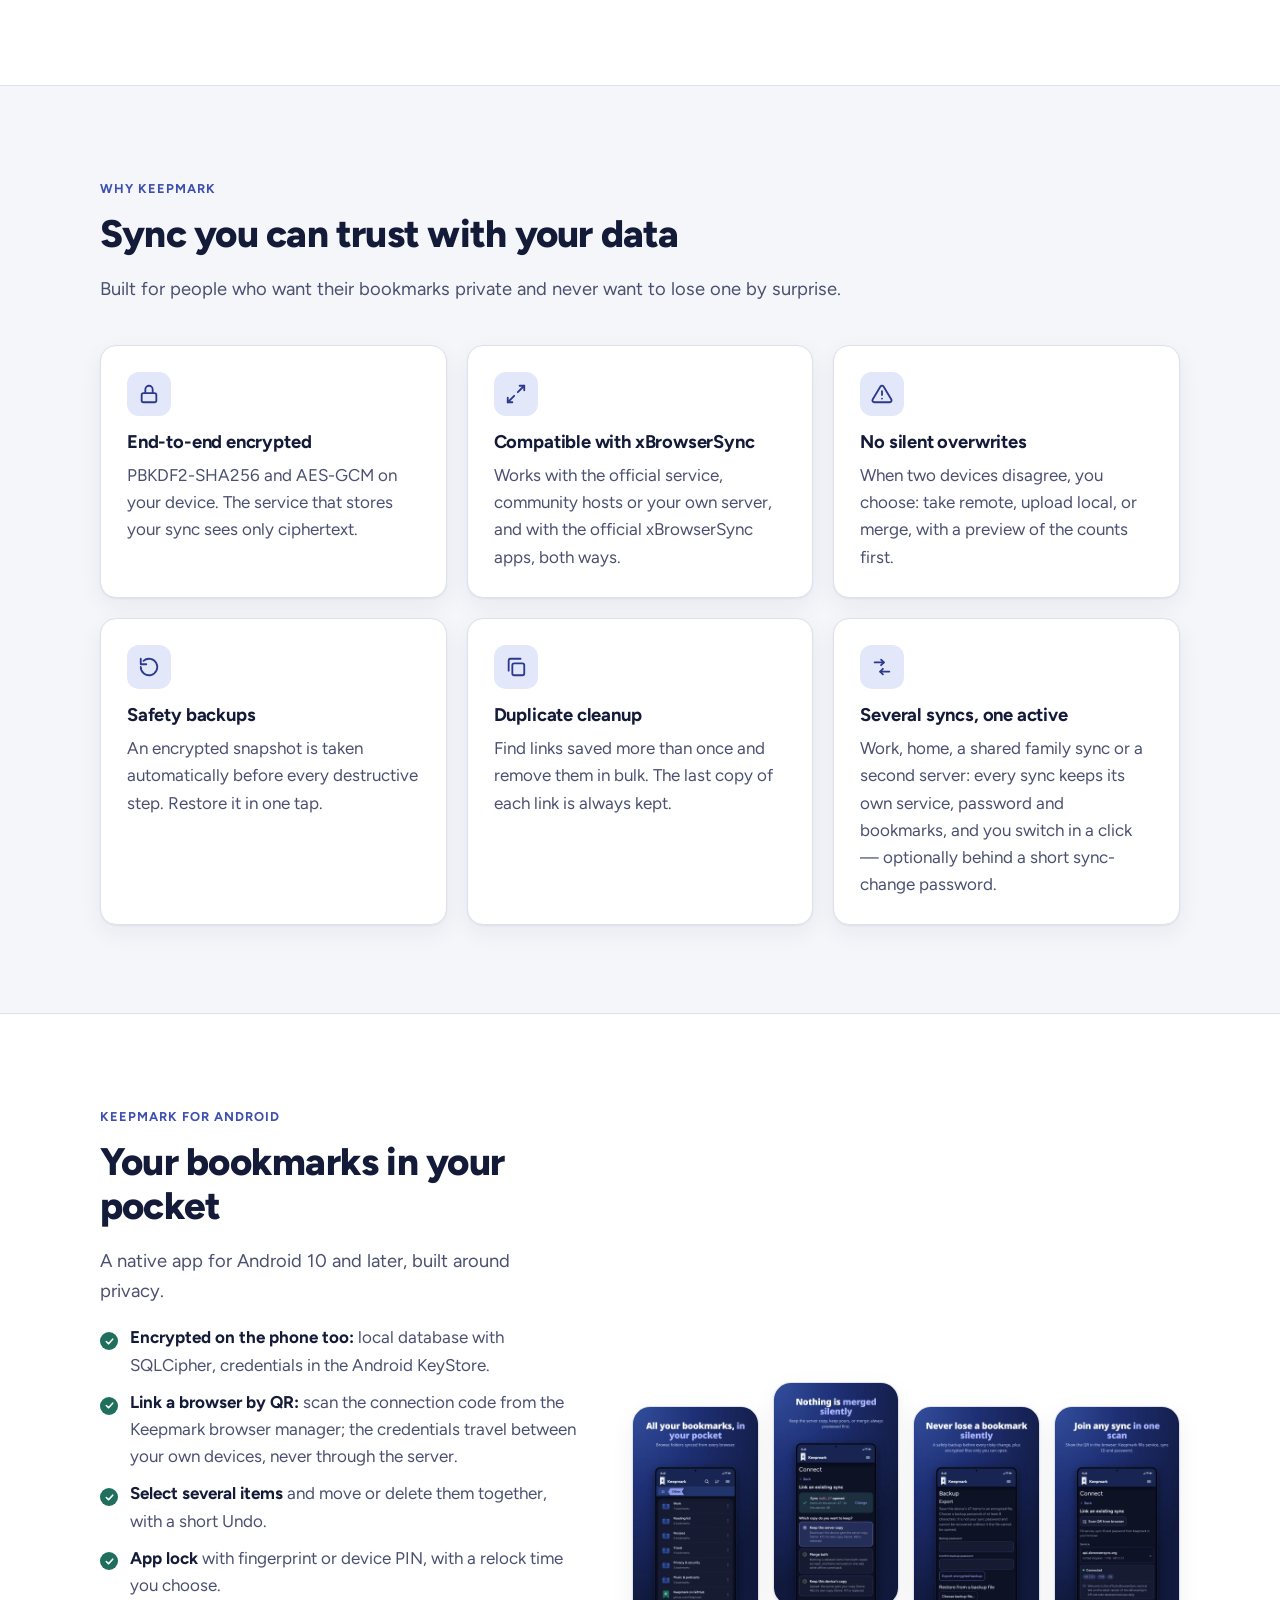
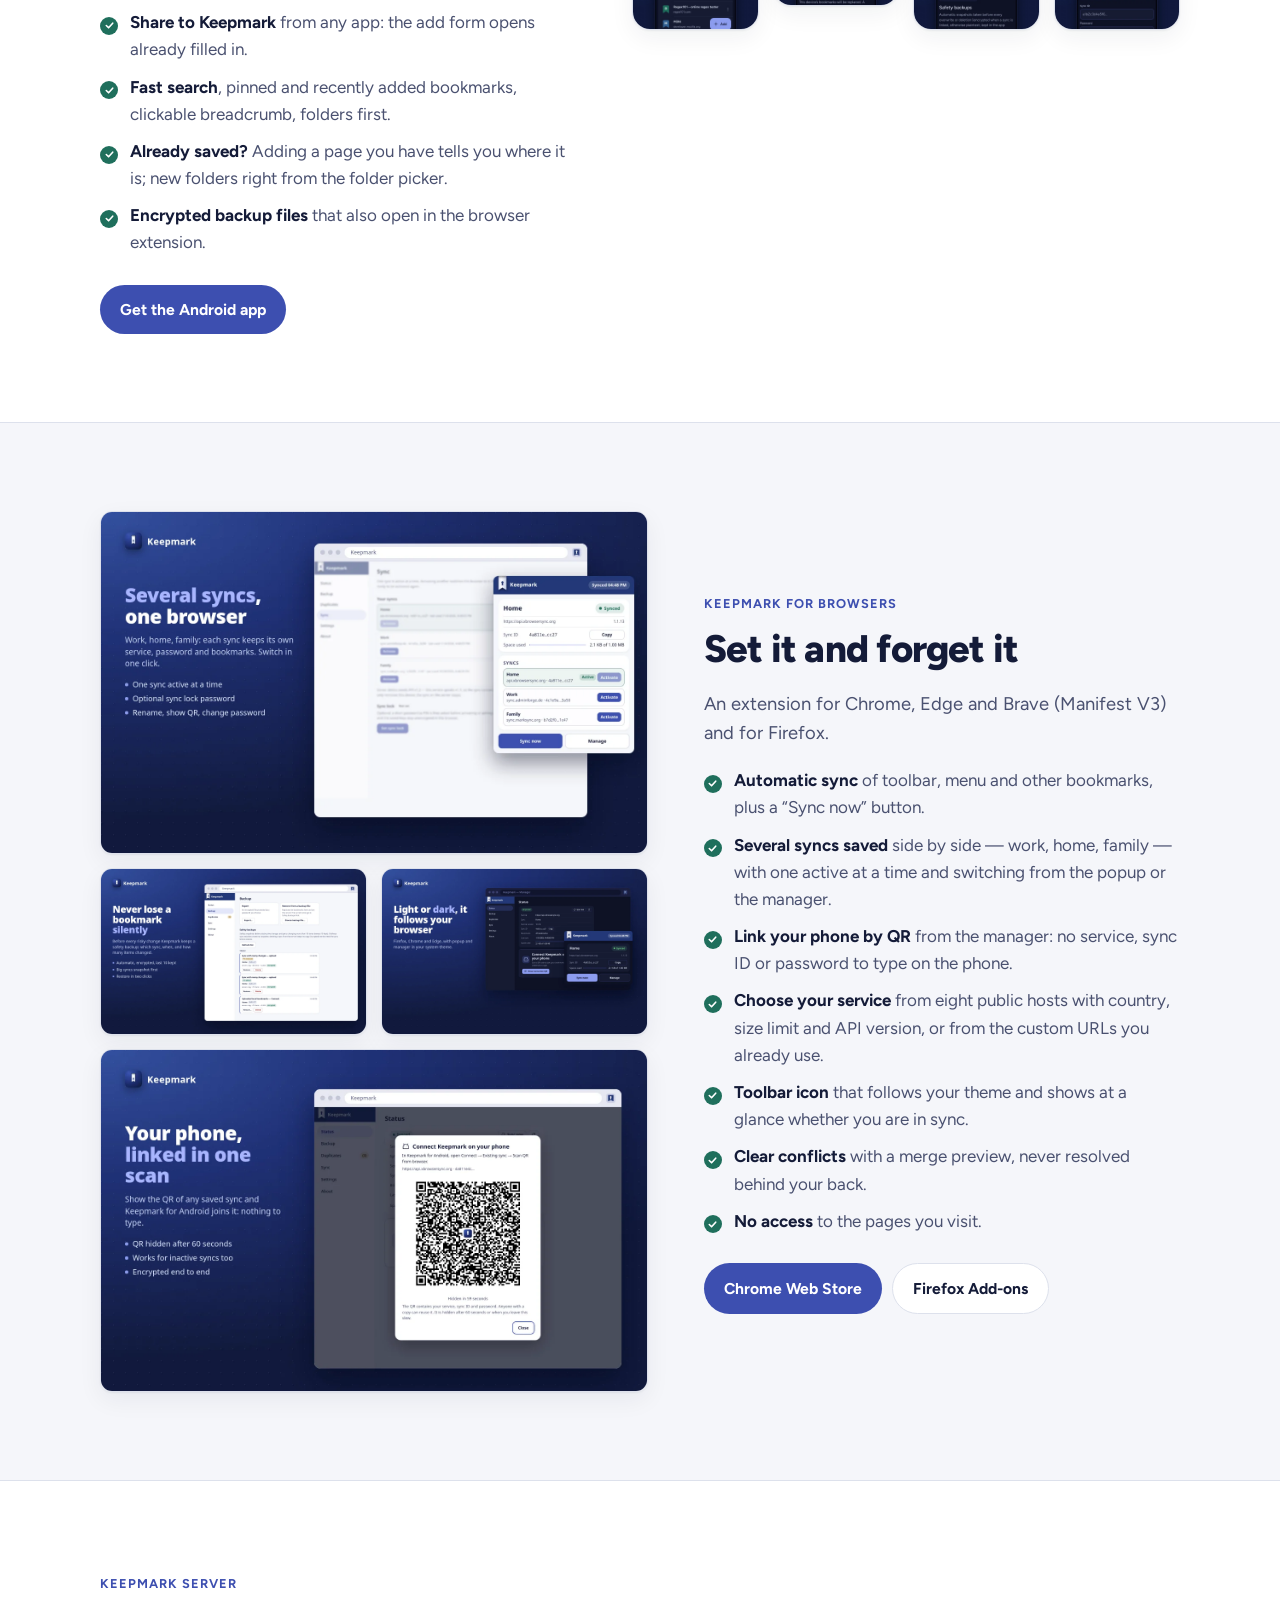
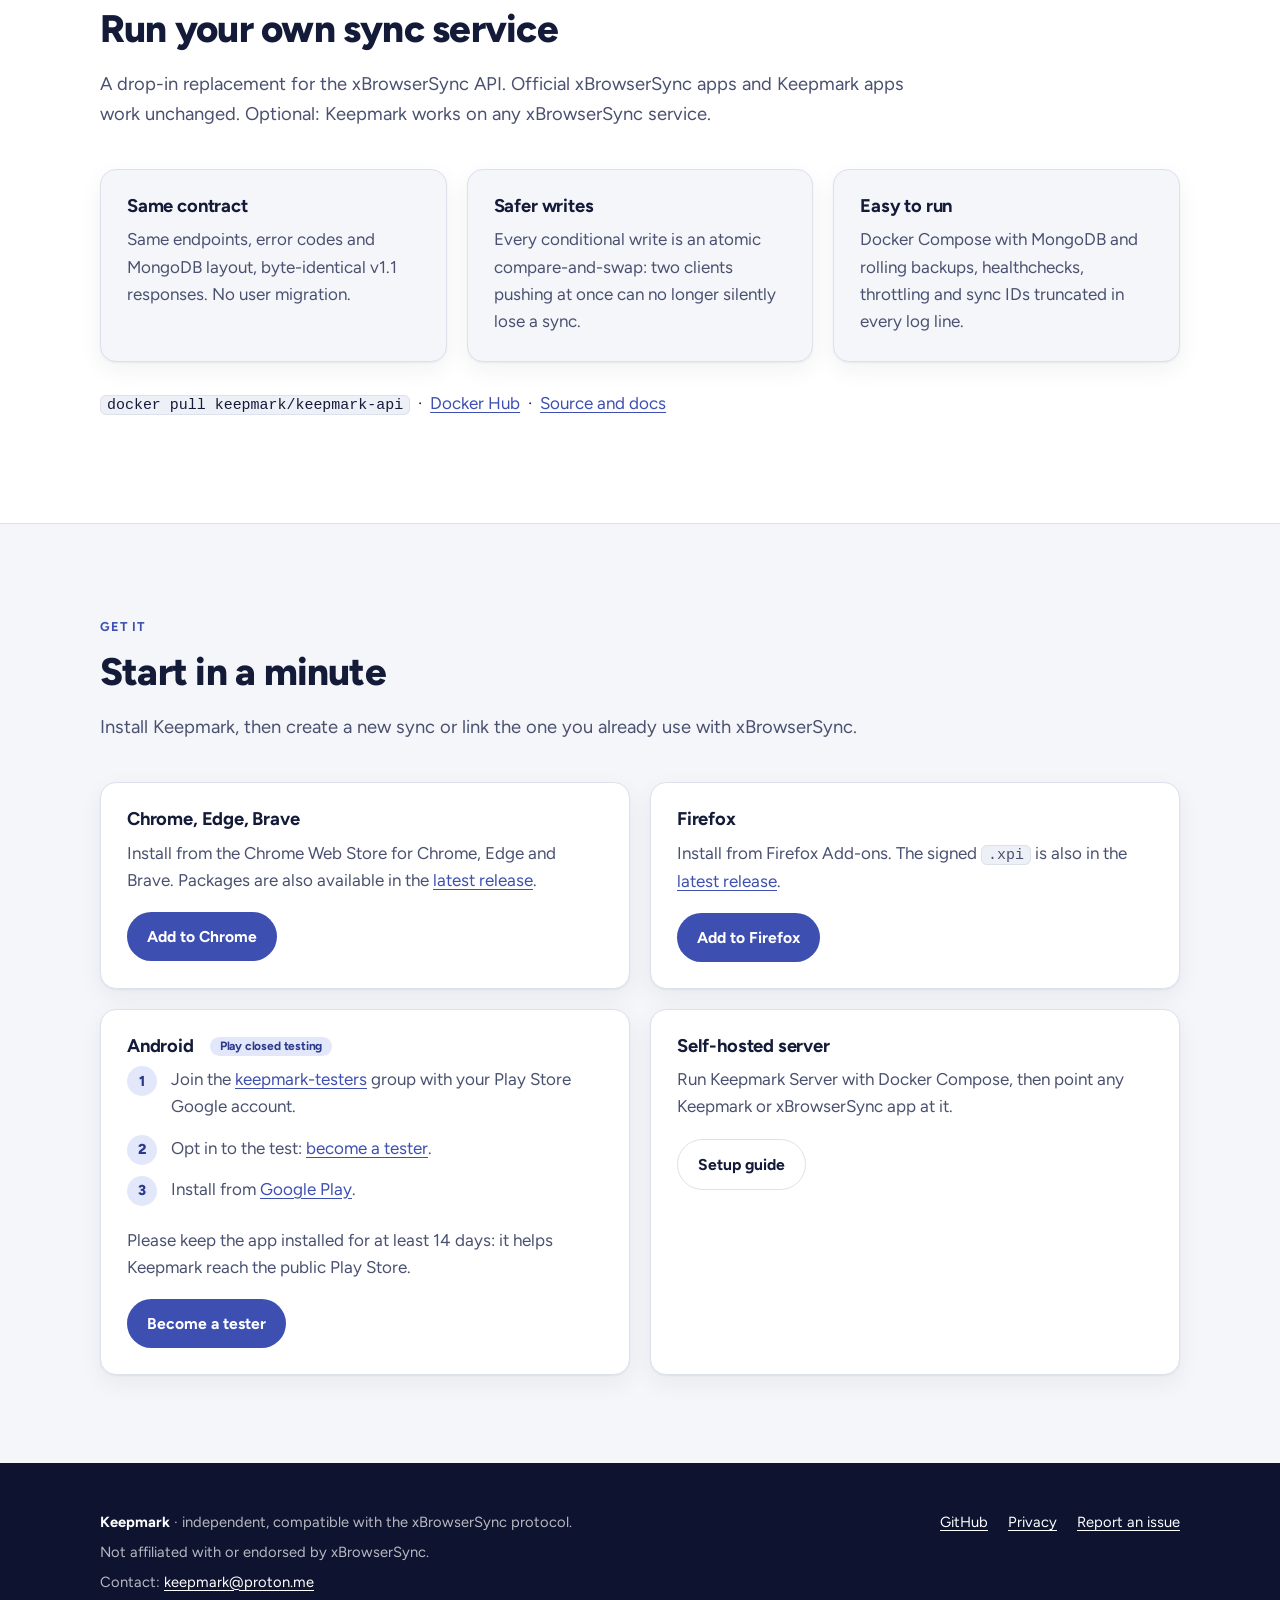
==== commit f86e086f: "Gallery: several syncs and safety backups first" ====
--- a/index.html
+++ b/index.html
@@ -190,12 +190,12 @@
       </div>
     </div>
     <div class="shots">
-      <img src="img/browser-01-sync.webp" width="1280" height="800" alt="Keepmark extension showing sync status" loading="lazy" />
+      <img src="img/browser-01-syncs.webp" width="1280" height="800" alt="Several saved syncs in one browser: Home active, Work and Family one click away" loading="lazy" />
       <div class="pair">
-        <img src="img/browser-02-syncs.webp" width="1280" height="800" alt="Several saved syncs: Home active, Work and Family inactive" loading="lazy" />
-        <img src="img/browser-05-dark.webp" width="1280" height="800" alt="Dark theme" loading="lazy" />
-      </div>
-      <img src="img/browser-07-phone.webp" width="1280" height="800" alt="Connection QR for linking the phone from the manager" loading="lazy" />
+        <img src="img/browser-02-safety.webp" width="1280" height="800" alt="Safety backups grouped by day, with sync name and change counts" loading="lazy" />
+        <img src="img/browser-07-dark.webp" width="1280" height="800" alt="Dark theme" loading="lazy" />
+      </div>
+      <img src="img/browser-05-phone.webp" width="1280" height="800" alt="Connection QR for linking the phone from the manager" loading="lazy" />
     </div>
   </div>
 </section>
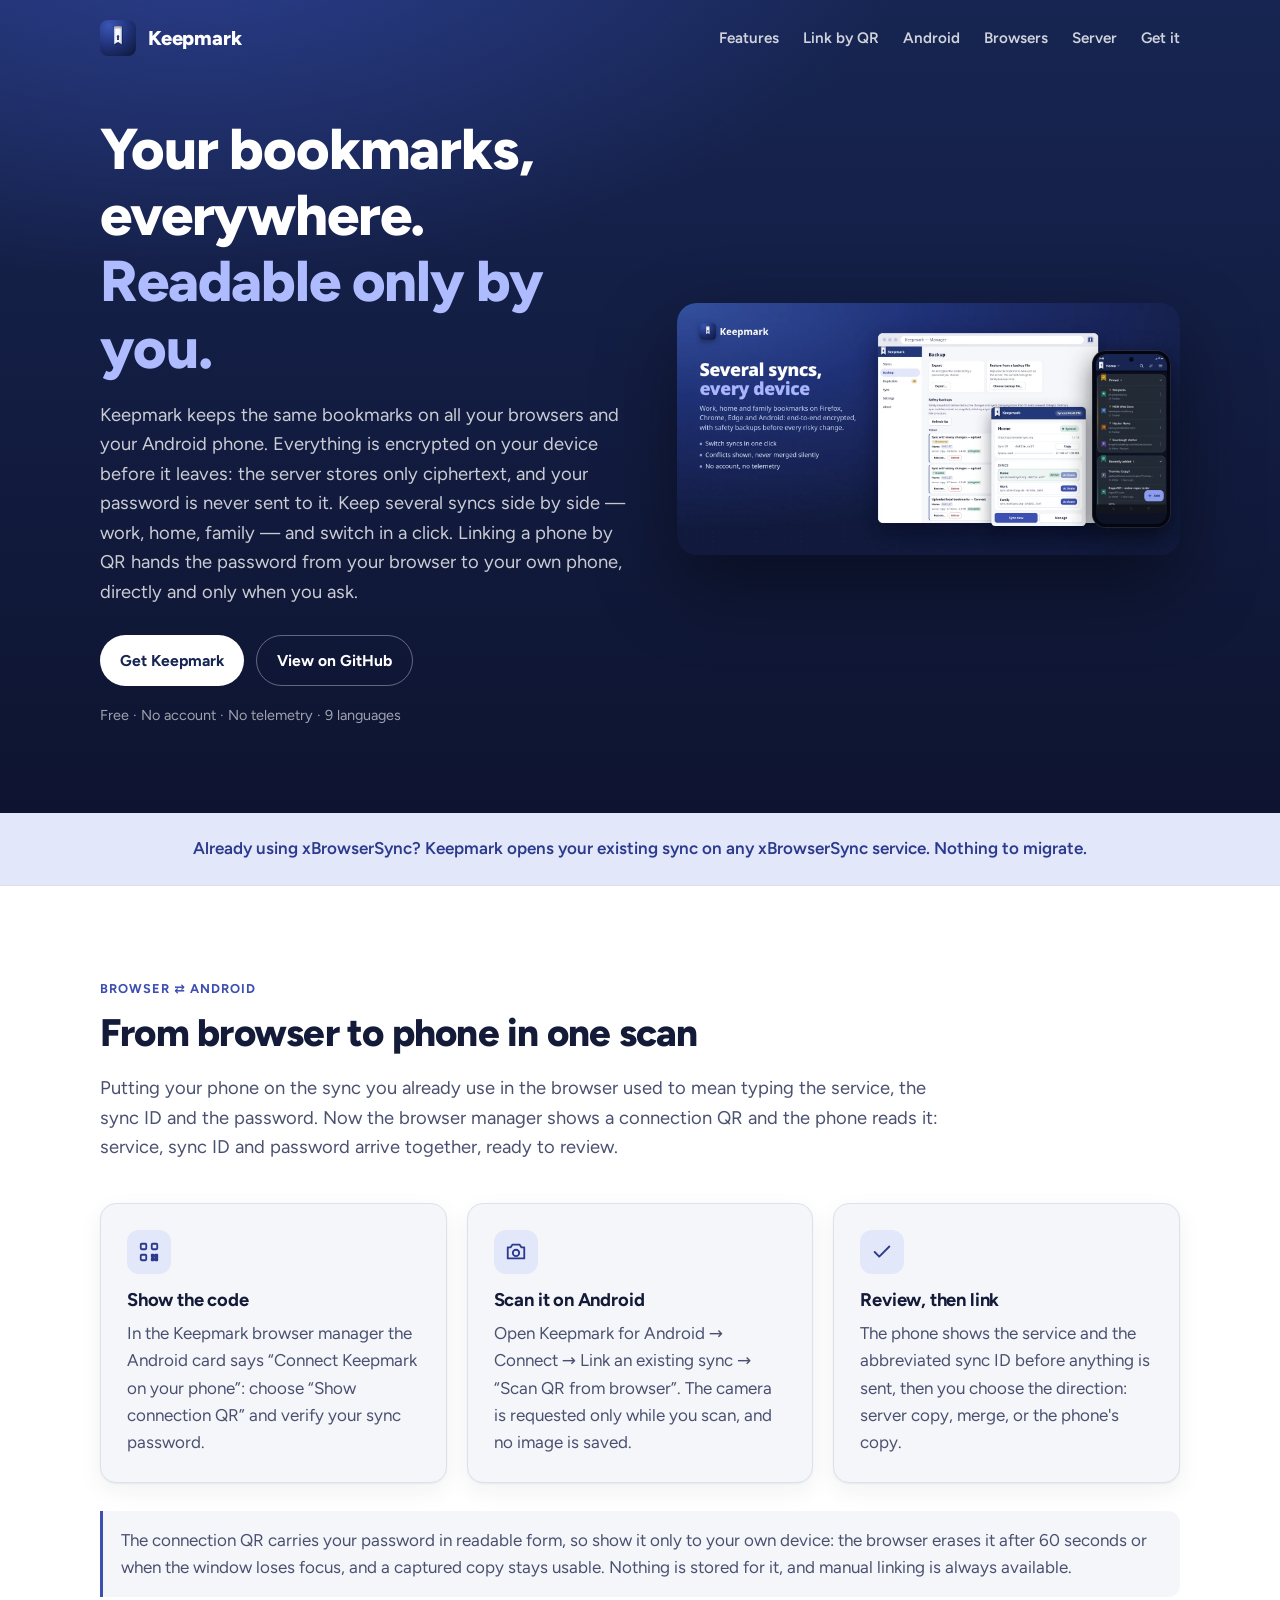
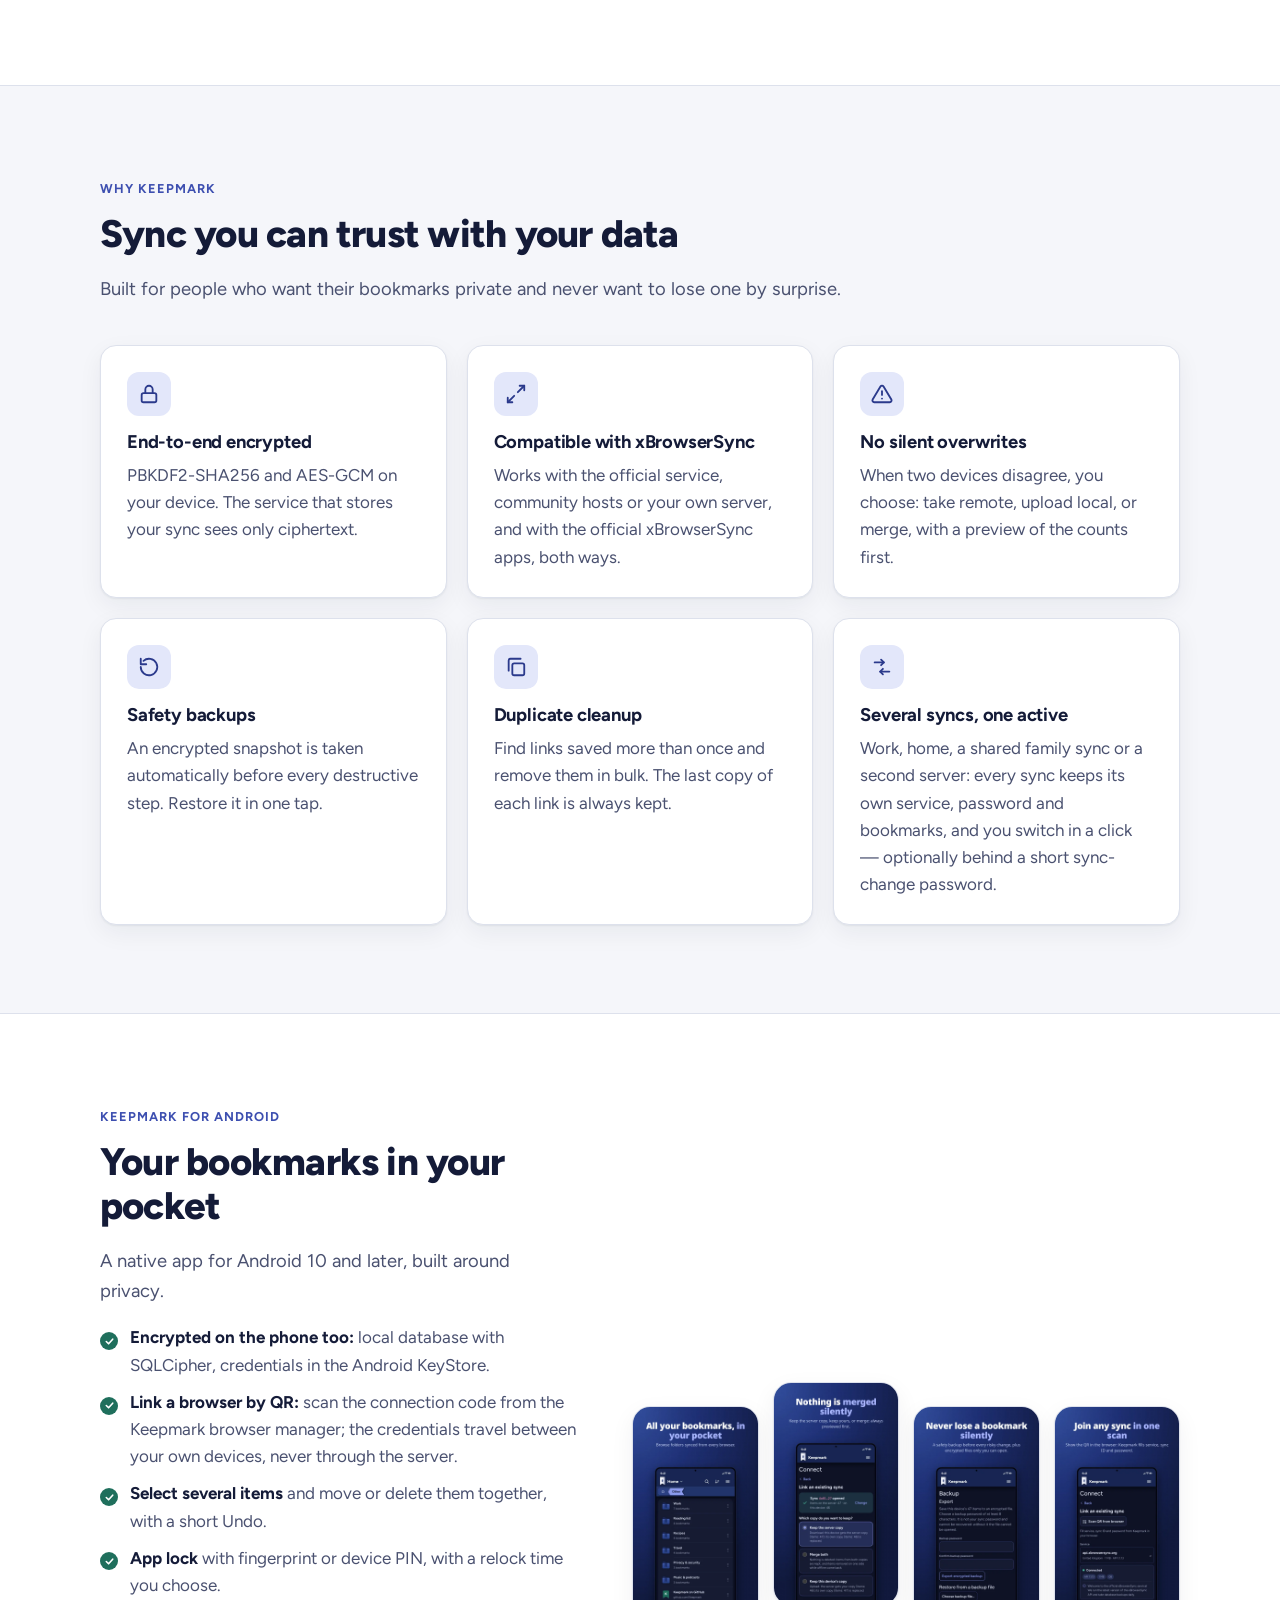
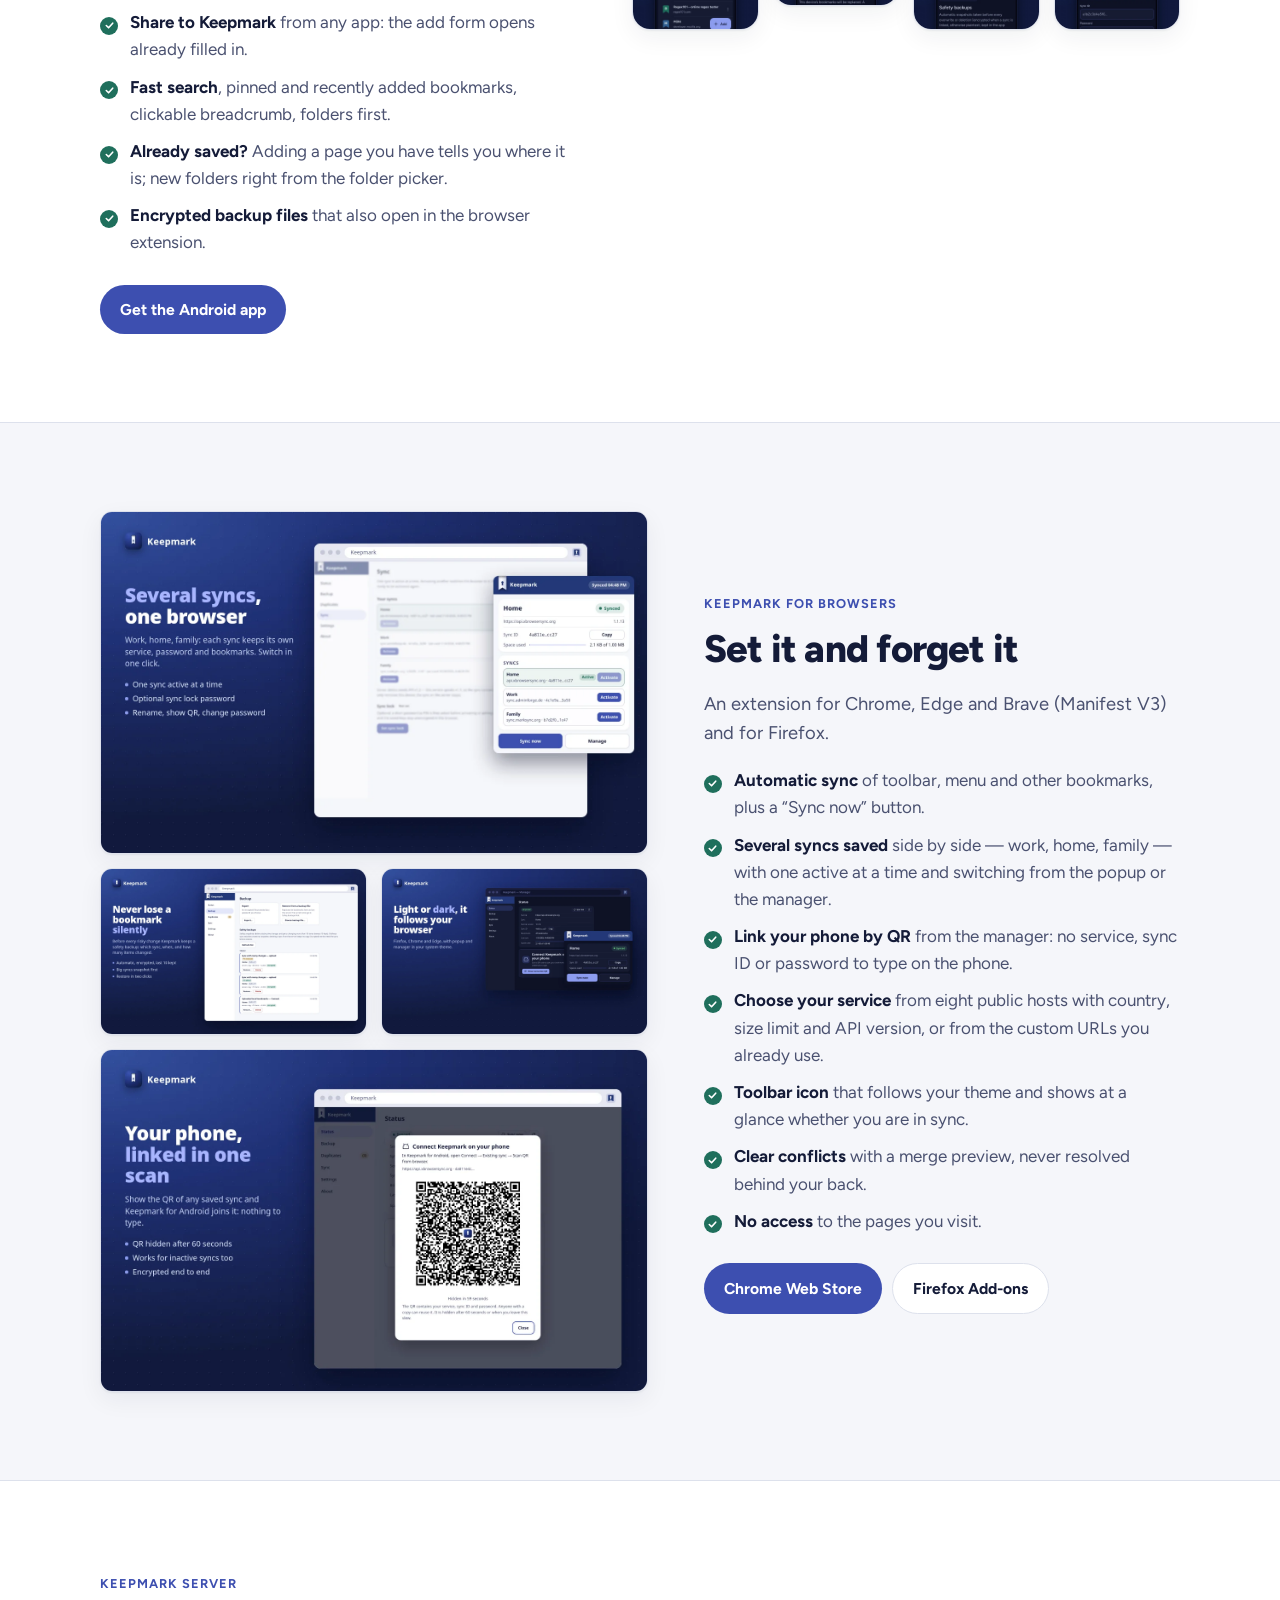
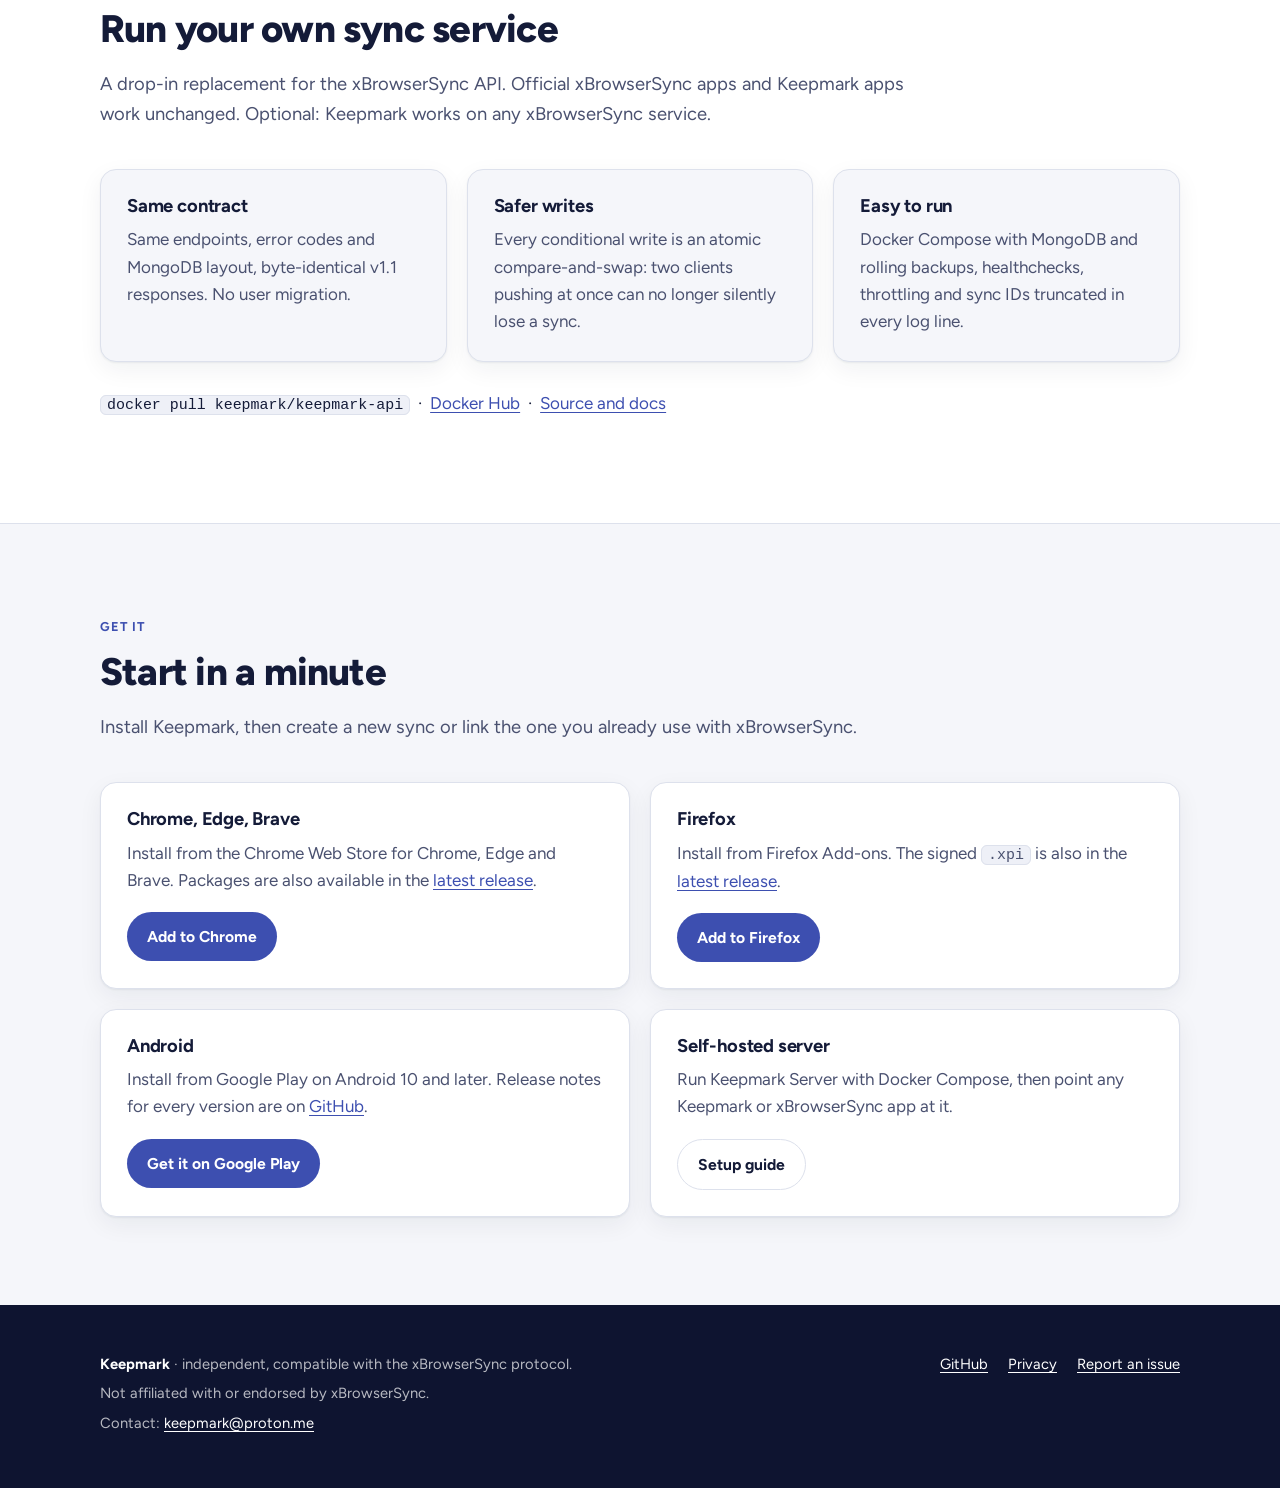
==== commit b4ba78bc: "Android: Keepmark is now public on Google Play" ====
--- a/index.html
+++ b/index.html
@@ -251,14 +251,9 @@
         <a class="btn btn-solid" href="https://addons.mozilla.org/en-US/firefox/addon/keepmark/">Add to Firefox</a>
       </div>
       <div class="card" id="get-android">
-        <h3>Android <span class="badge">Play closed testing</span></h3>
-        <ol class="steps">
-          <li>Join the <a href="https://groups.google.com/g/keepmark-testers">keepmark-testers</a> group with your Play Store Google account.</li>
-          <li>Opt in to the test: <a href="https://play.google.com/apps/testing/com.keepmark.mobile">become a tester</a>.</li>
-          <li>Install from <a href="https://play.google.com/store/apps/details?id=com.keepmark.mobile">Google Play</a>.</li>
-        </ol>
-        <p>Please keep the app installed for at least 14 days: it helps Keepmark reach the public Play Store.</p>
-        <a class="btn btn-solid" href="https://groups.google.com/g/keepmark-testers">Become a tester</a>
+        <h3>Android</h3>
+        <p>Install from Google Play on Android 10 and later. Release notes for every version are on <a href="https://github.com/Keepmark/KeepmarkMobile/releases">GitHub</a>.</p>
+        <a class="btn btn-solid" href="https://play.google.com/store/apps/details?id=com.keepmark.mobile">Get it on Google Play</a>
       </div>
       <div class="card">
         <h3>Self-hosted server</h3>
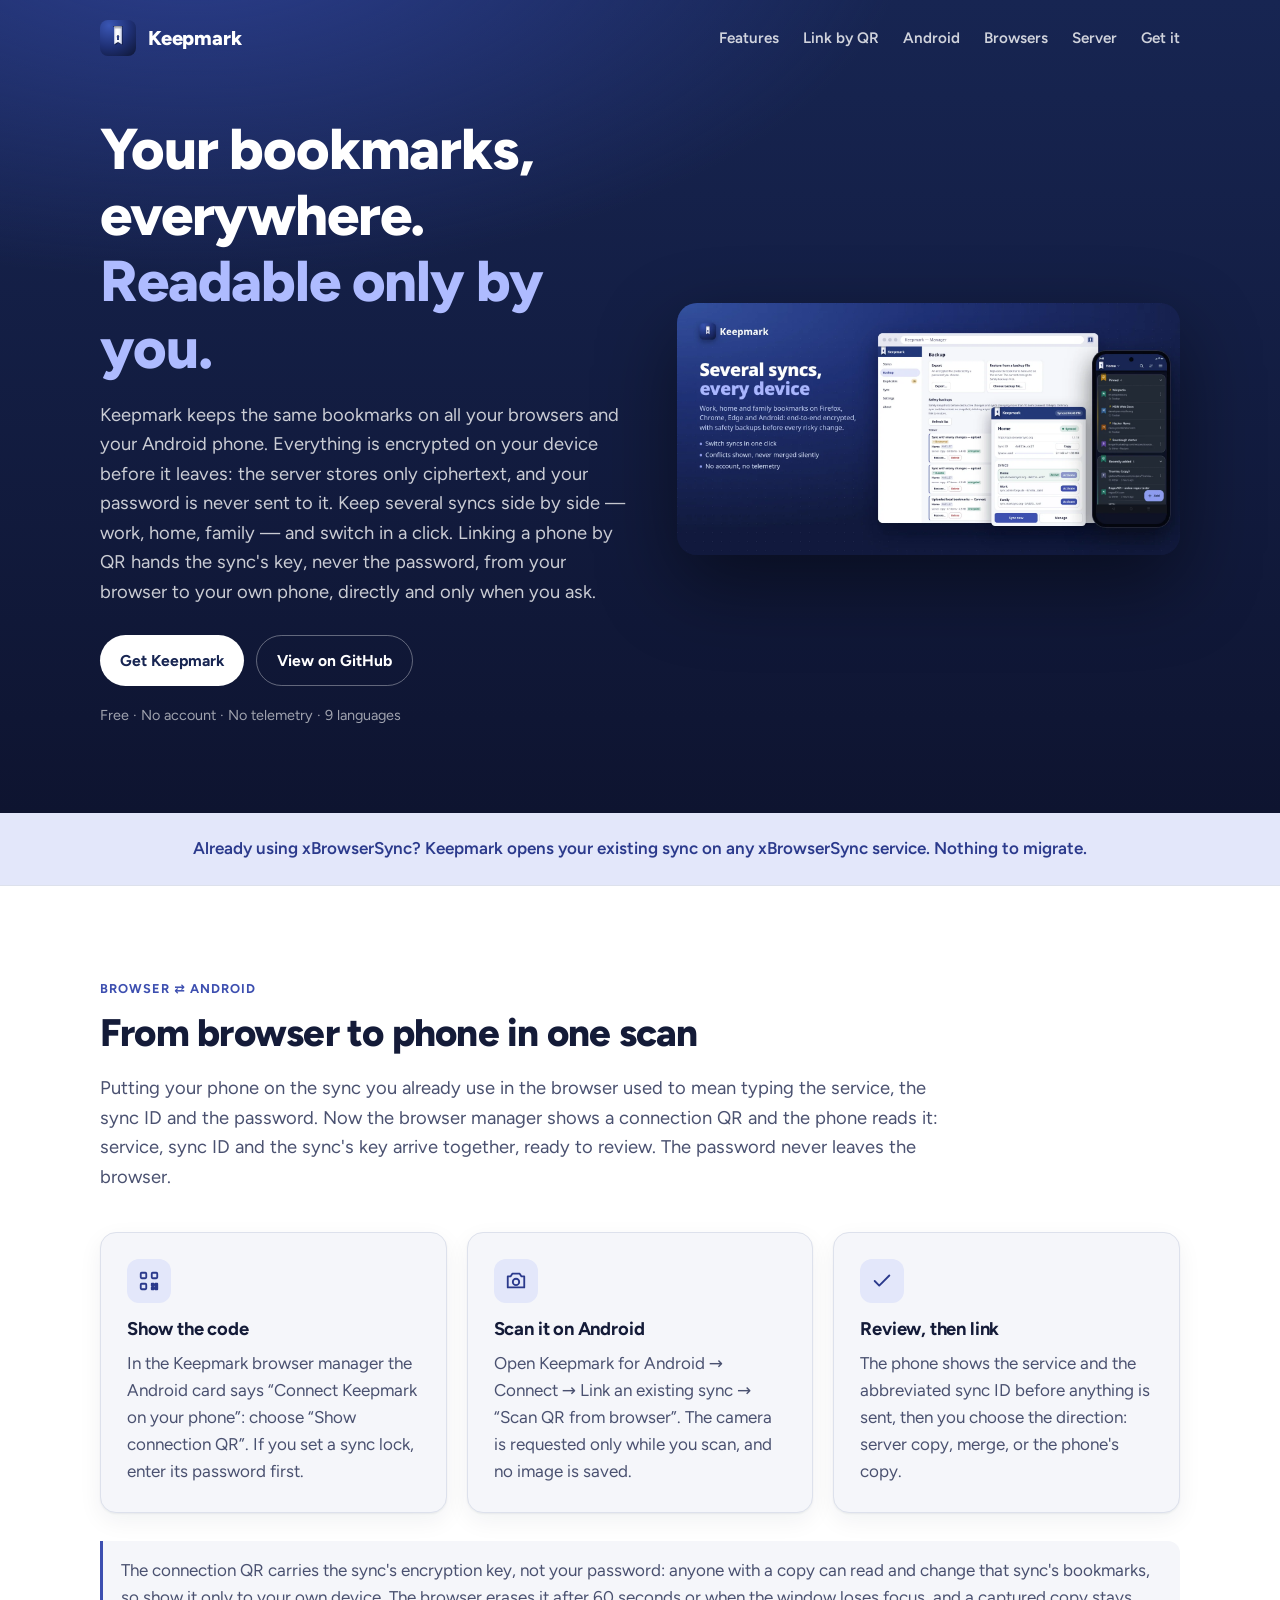
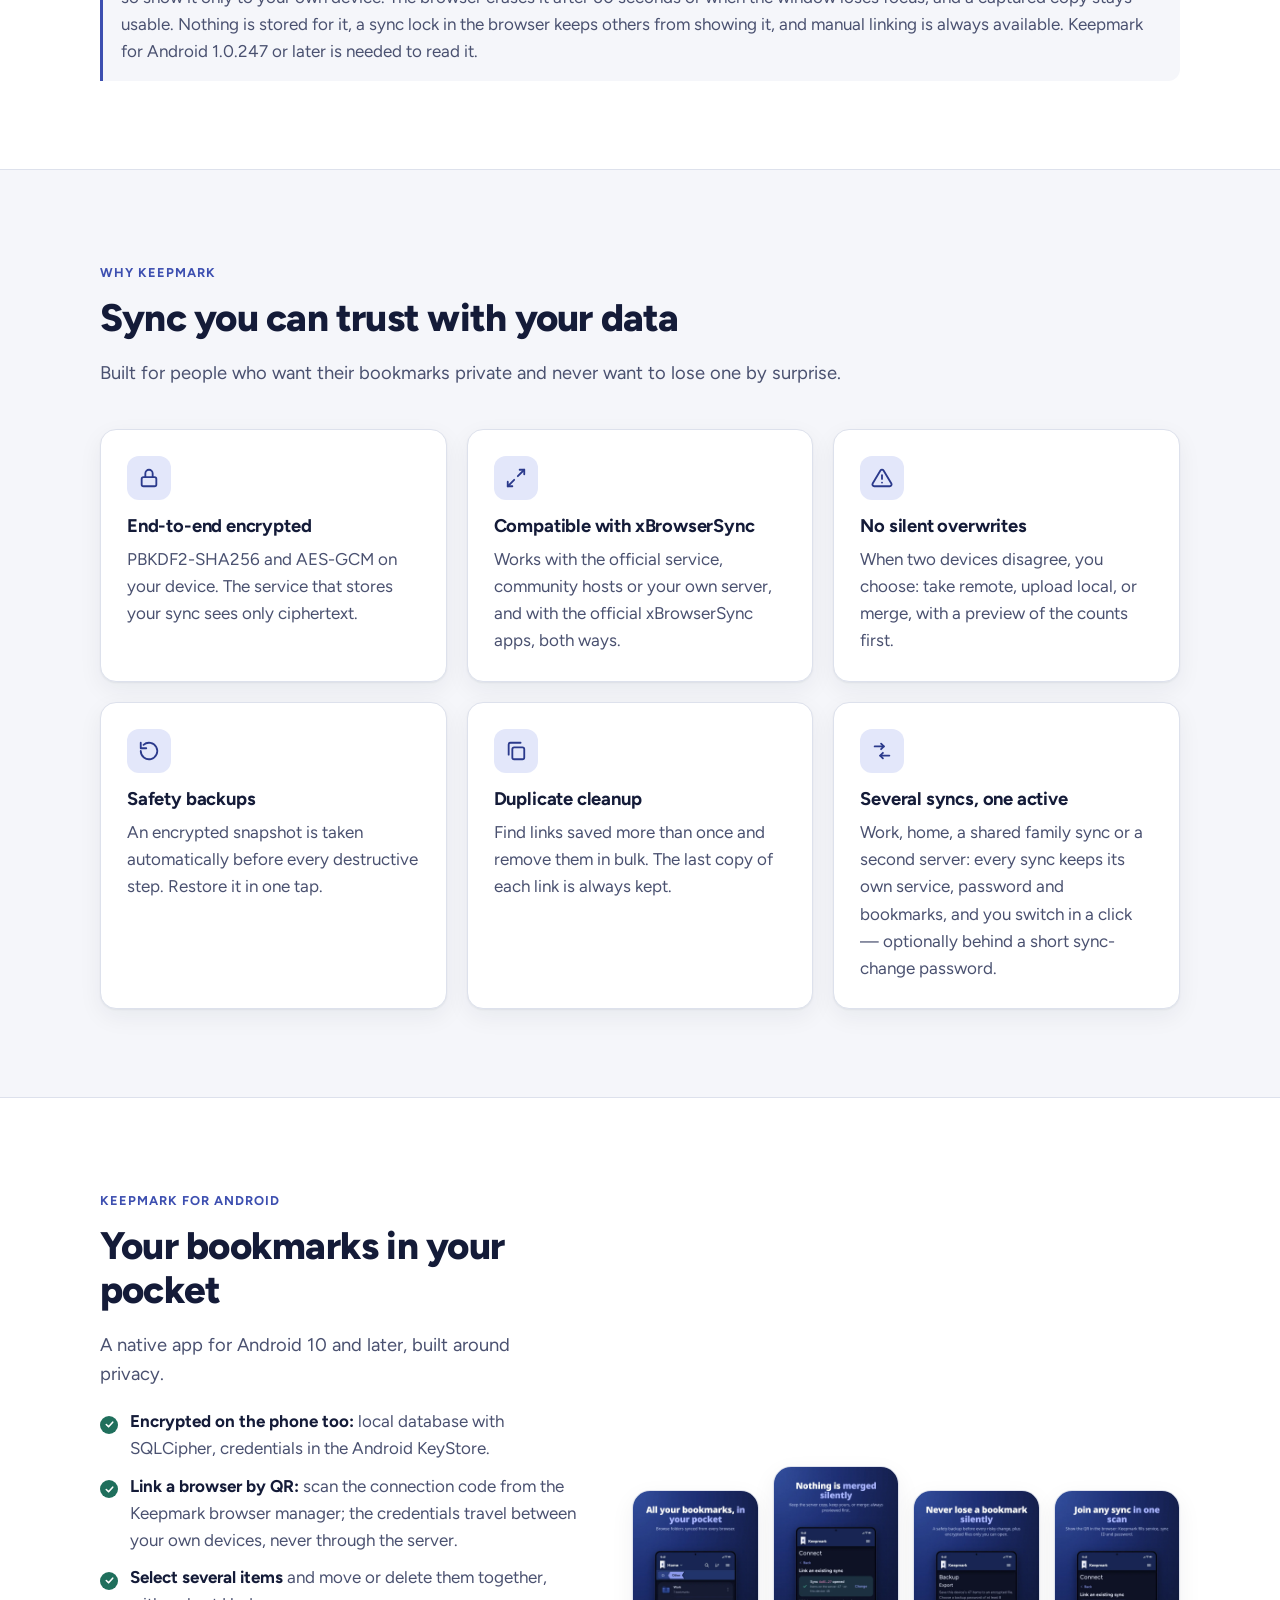
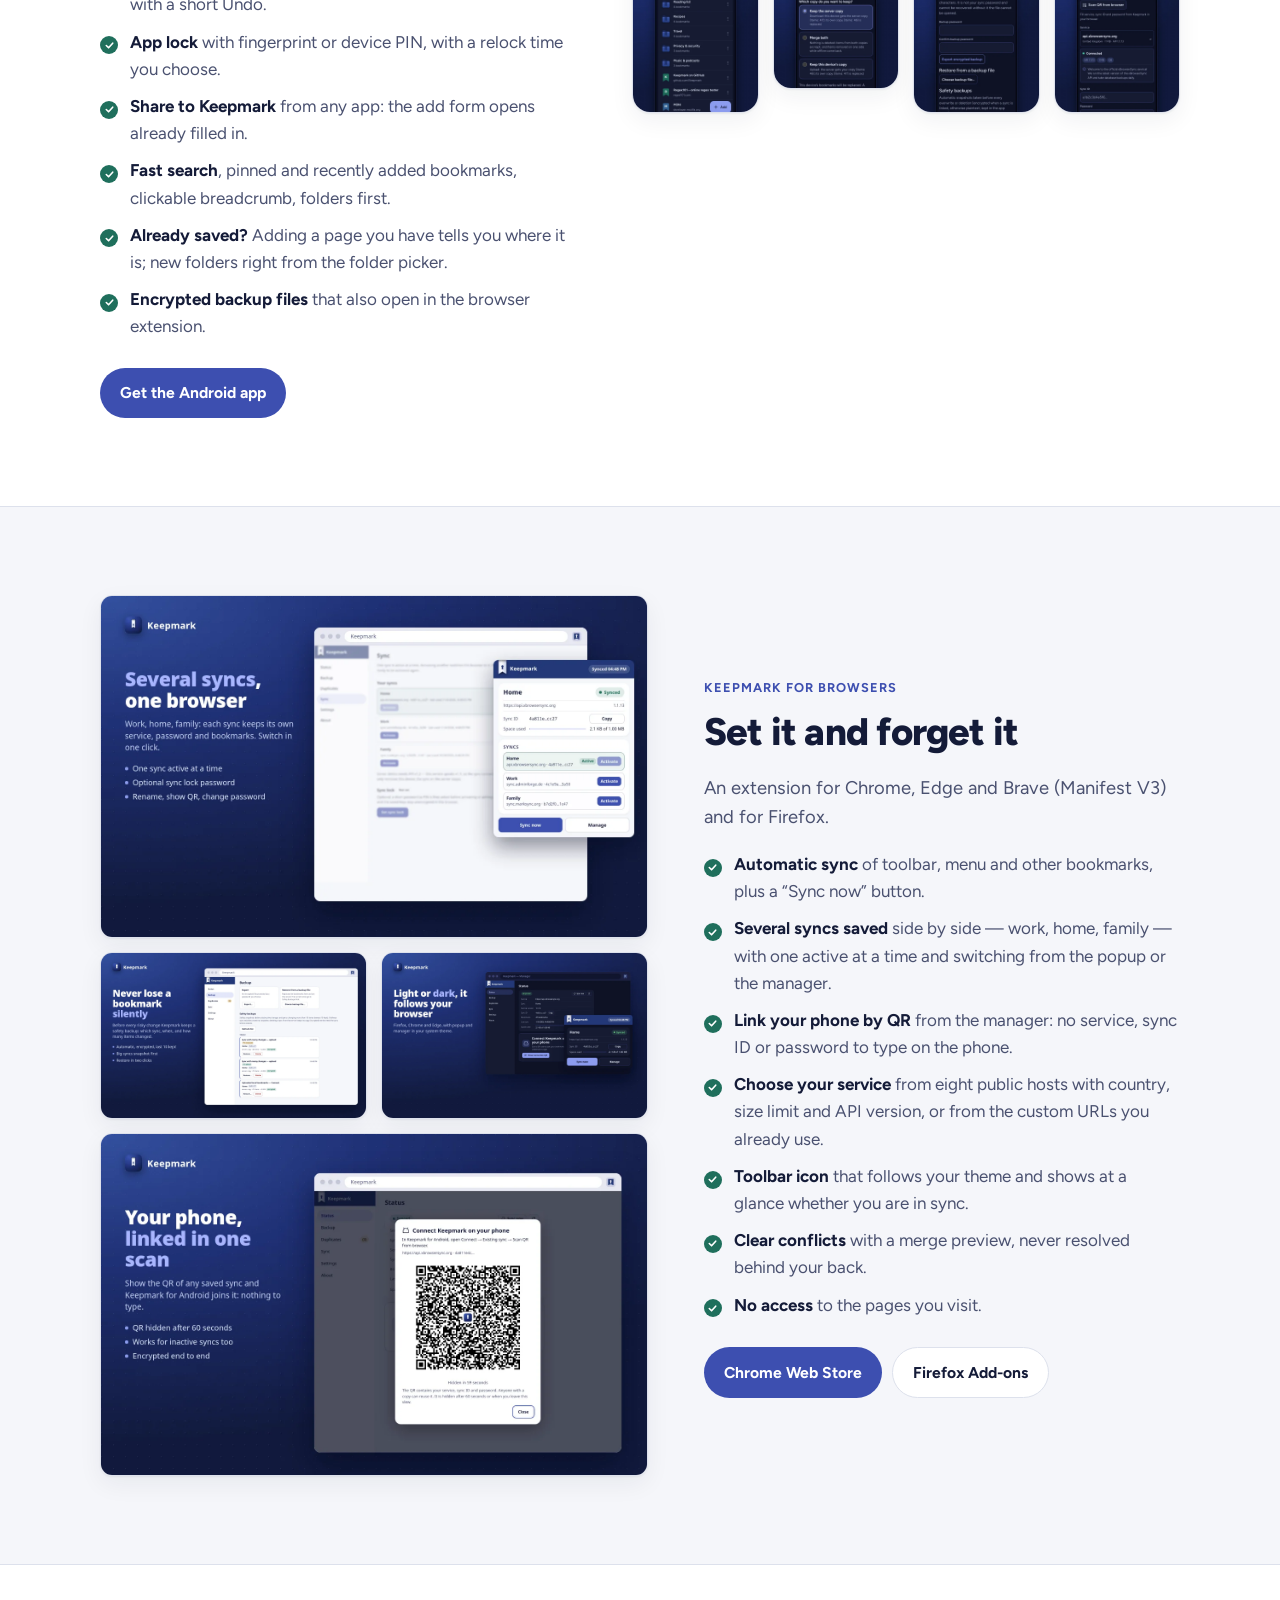
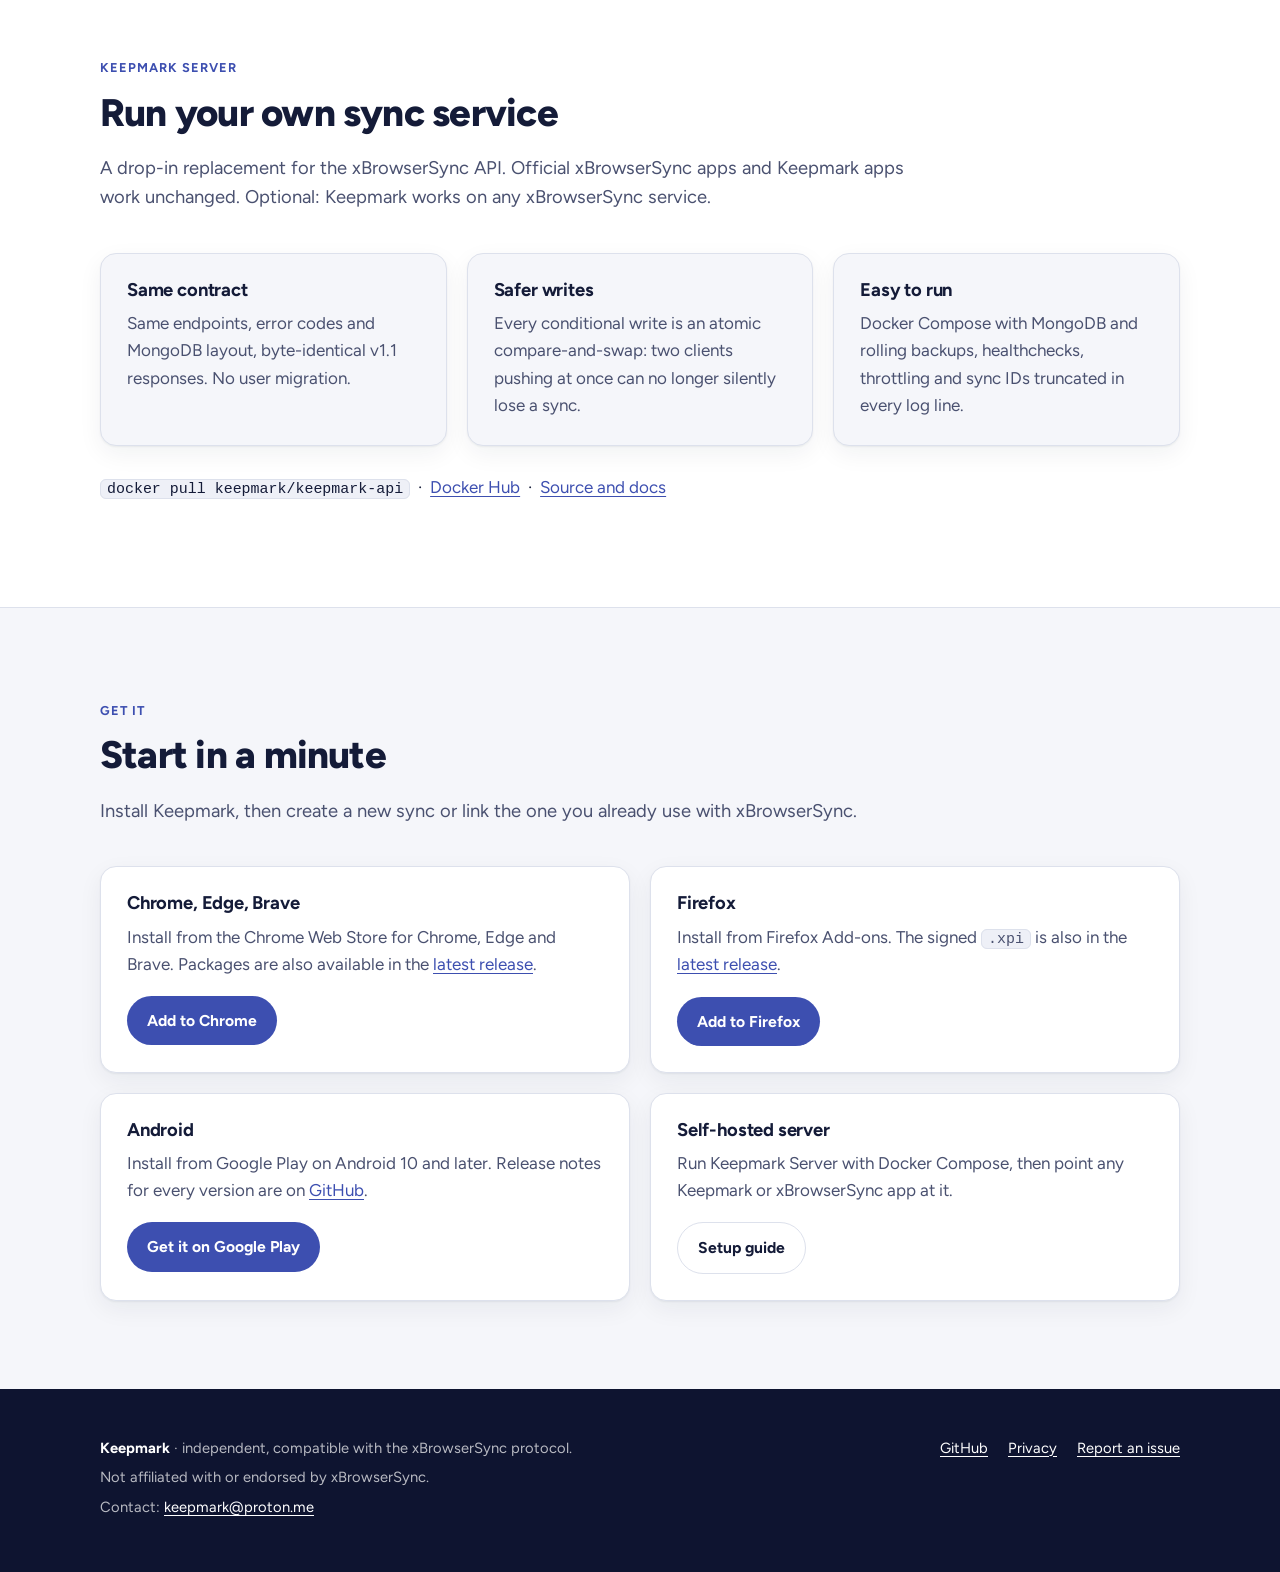
==== commit f344a36a: "QR shows the derived key, sync lock protects it" ====
--- a/index.html
+++ b/index.html
@@ -44,8 +44,8 @@
           phone. Everything is encrypted on your device before it leaves: the
           server stores only ciphertext, and your password is never sent to it.
           Keep several syncs side by side — work, home, family — and switch in a
-          click. Linking a phone by QR hands the password from your browser to
-          your own phone, directly and only when you ask.
+          click. Linking a phone by QR hands the sync's key, never the password,
+          from your browser to your own phone, directly and only when you ask.
         </p>
         <div class="cta">
           <a class="btn btn-primary" href="#get">Get Keepmark</a>
@@ -72,14 +72,14 @@
     <div class="section-head">
       <span class="eyebrow">Browser ⇄ Android</span>
       <h2>From browser to phone in one scan</h2>
-      <p class="lead">Putting your phone on the sync you already use in the browser used to mean typing the service, the sync ID and the password. Now the browser manager shows a connection QR and the phone reads it: service, sync ID and password arrive together, ready to review.</p>
+      <p class="lead">Putting your phone on the sync you already use in the browser used to mean typing the service, the sync ID and the password. Now the browser manager shows a connection QR and the phone reads it: service, sync ID and the sync's key arrive together, ready to review. The password never leaves the browser.</p>
     </div>
 
     <div class="grid grid-3">
       <div class="card">
         <div class="ico"><svg viewBox="0 0 24 24" fill="none" stroke="currentColor" stroke-width="2" stroke-linecap="round" stroke-linejoin="round"><rect x="3" y="3" width="6" height="6" rx="1"/><rect x="15" y="3" width="6" height="6" rx="1"/><rect x="3" y="15" width="6" height="6" rx="1"/><path d="M15 15h2v2h-2zM19 15h2v6h-2zM15 19h2v2h-2z"/></svg></div>
         <h3>Show the code</h3>
-        <p>In the Keepmark browser manager the Android card says “Connect Keepmark on your phone”: choose “Show connection QR” and verify your sync password.</p>
+        <p>In the Keepmark browser manager the Android card says “Connect Keepmark on your phone”: choose “Show connection QR”. If you set a sync lock, enter its password first.</p>
       </div>
       <div class="card">
         <div class="ico"><svg viewBox="0 0 24 24" fill="none" stroke="currentColor" stroke-width="2" stroke-linecap="round" stroke-linejoin="round"><path d="M3 7h3l2-3h8l2 3h3v12H3z"/><circle cx="12" cy="13" r="3.5"/></svg></div>
@@ -93,7 +93,7 @@
       </div>
     </div>
 
-    <p class="note">The connection QR carries your password in readable form, so show it only to your own device: the browser erases it after 60 seconds or when the window loses focus, and a captured copy stays usable. Nothing is stored for it, and manual linking is always available.</p>
+    <p class="note">The connection QR carries the sync's encryption key, not your password: anyone with a copy can read and change that sync's bookmarks, so show it only to your own device. The browser erases it after 60 seconds or when the window loses focus, and a captured copy stays usable. Nothing is stored for it, a sync lock in the browser keeps others from showing it, and manual linking is always available. Keepmark for Android 1.0.247 or later is needed to read it.</p>
   </div>
 </section>
 
